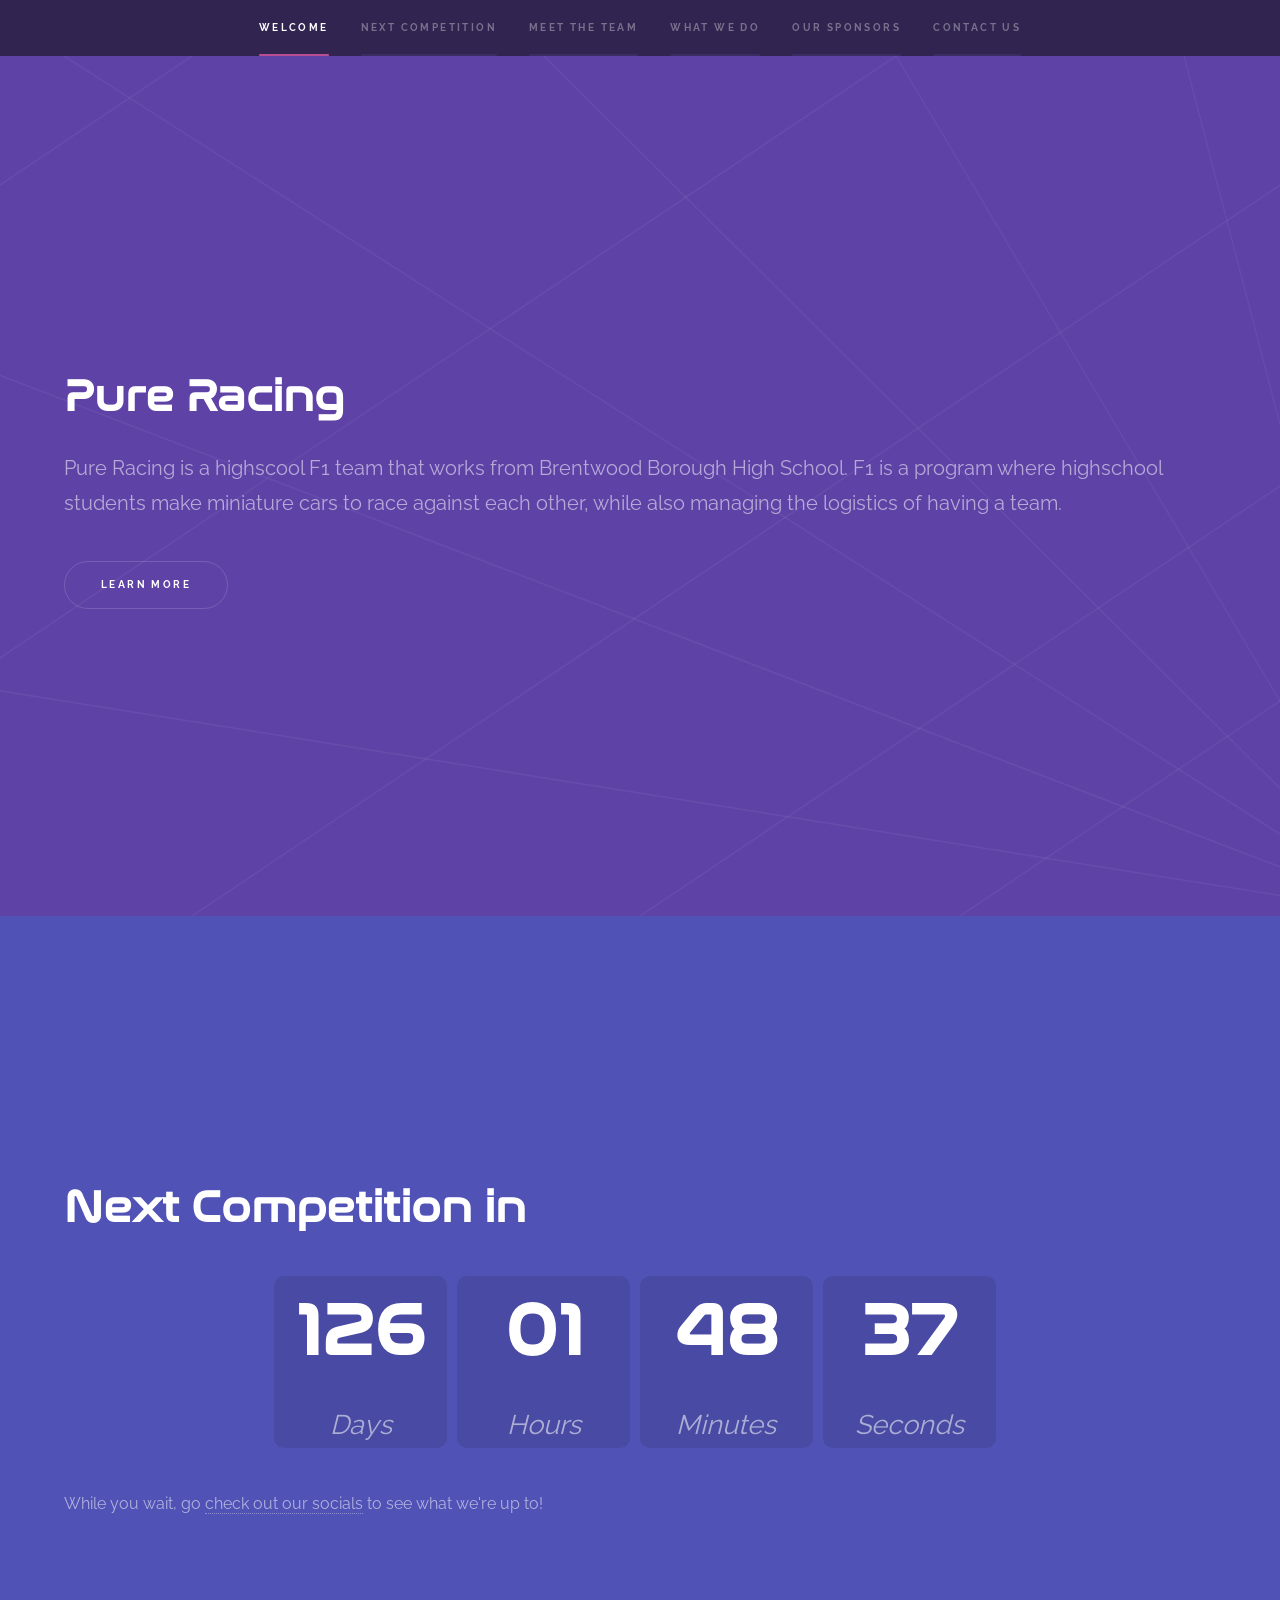
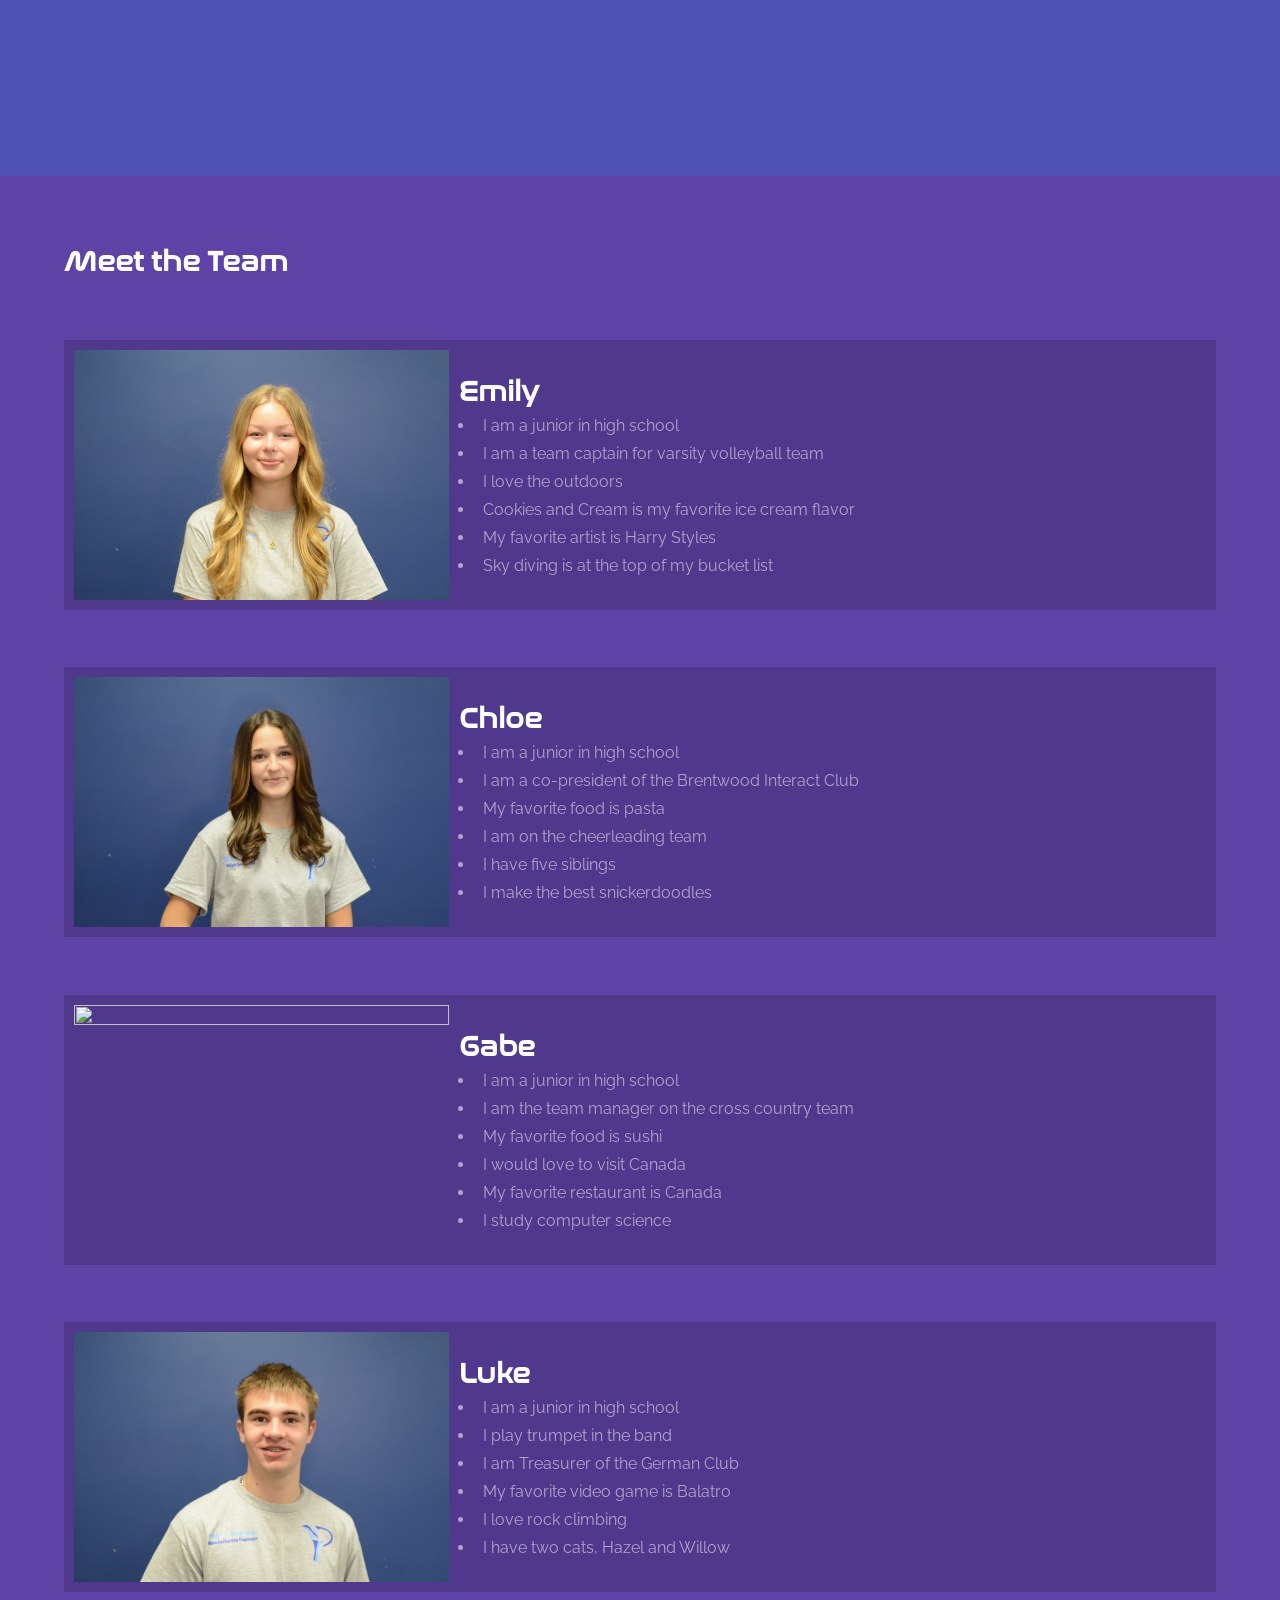
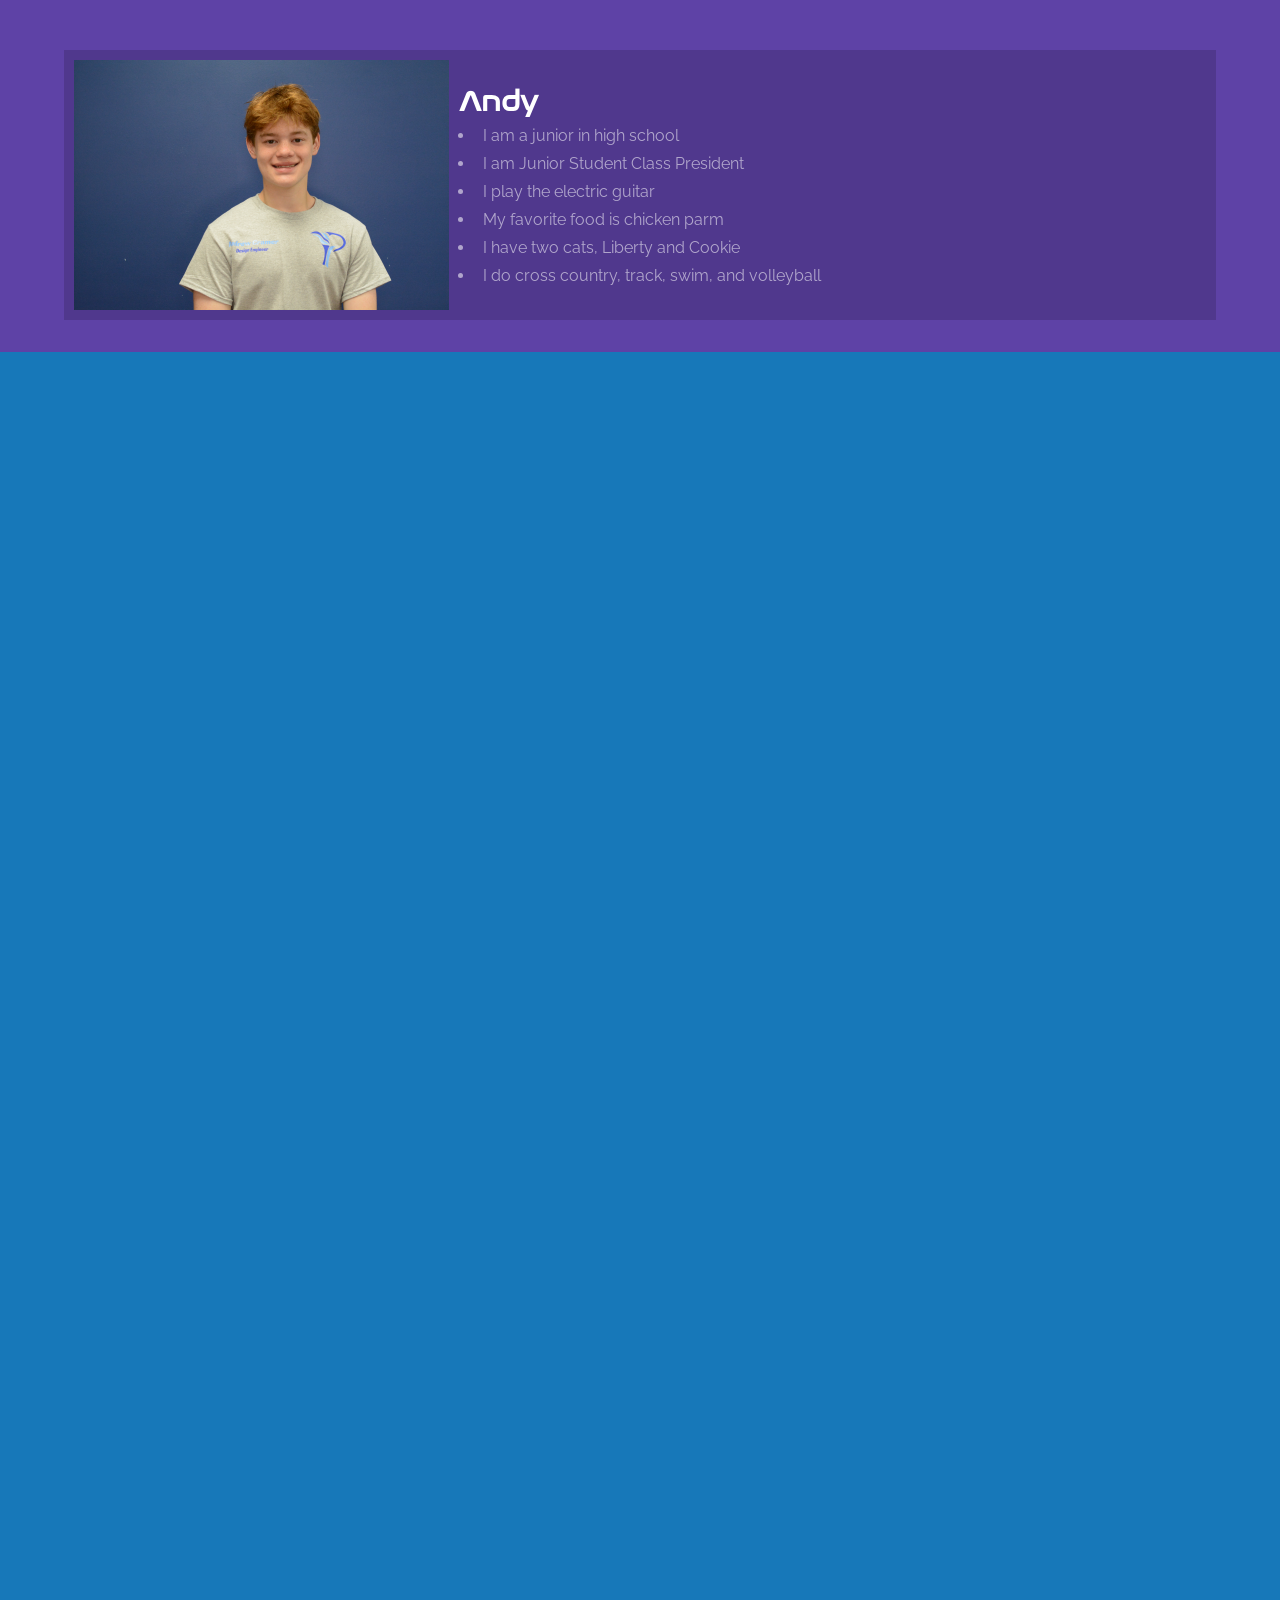
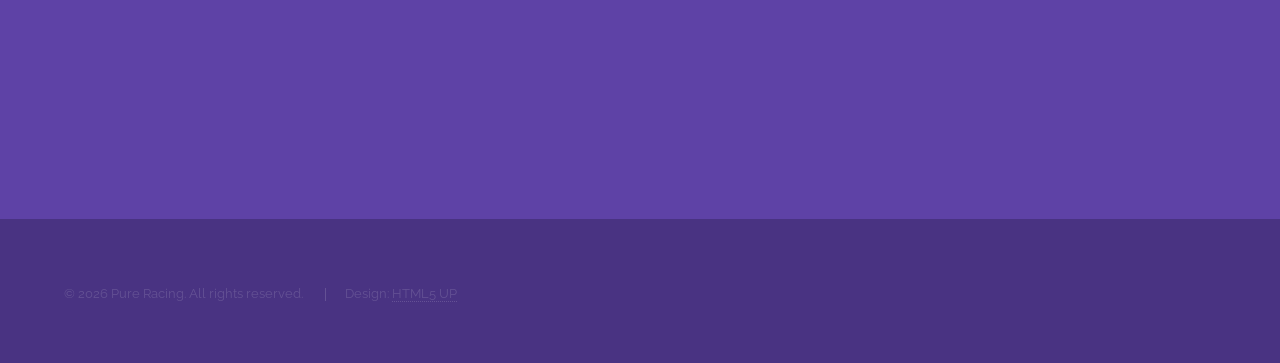
==== index.html @ 56524465 "Added remaining member descriptions, added member names, and touched up CSS" ====
<!DOCTYPE HTML>
<!--
	Hyperspace by HTML5 UP
	html5up.net | @ajlkn
	Free for personal and commercial use under the CCA 3.0 license (html5up.net/license)
-->
<html>
	<head>
		<title>Pure Racing</title>
		<link rel="icon" href="images/favicon.ico" type="image/x-icon">
		<meta charset="utf-8" />
		<meta name="viewport" content="width=device-width, initial-scale=1, user-scalable=no" />
		<link rel="stylesheet" href="assets/css/main.css" />
		<noscript><link rel="stylesheet" href="assets/css/noscript.css" /></noscript>
	</head>
	<!-- Google tag (gtag.js) -->
	<script async src="https://www.googletagmanager.com/gtag/js?id=G-H0Z41K0H0Y"></script>
	<script>
	window.dataLayer = window.dataLayer || [];
	function gtag(){dataLayer.push(arguments);}
	gtag('js', new Date());

	gtag('config', 'G-H0Z41K0H0Y');
	</script>

	<body class="is-preload">

		<!-- Sidebar -->
			<section id="sidebar">
				<div class="inner">
					<nav>
						<ul>
							<li><a href="#intro">Welcome</a></li>
							<li><a href="#timerSection">Next Competition</a></li>
							<li><a href="#meetTheTeam">Meet The Team</a></li>
							<li><a href="#whatWeDo">What we do</a></li>
							<li><a href="#sponsors">Our sponsors</a></li>
							<li><a href="#contactUs">Contact Us</a></li>
							<!-- <li><a href="#three">Get in touch</a></li> -->
						</ul>
					</nav>
				</div>
			</section>

		<!-- Wrapper -->
			<div id="wrapper">

				<!-- intro -->
					<section id="intro" class="wrapper style1 fullscreen fade-up">
						<div class="inner">
							<h1>Pure Racing</h1>
							<p>Pure Racing is a highscool F1 team that works from Brentwood Borough High School. F1 is a program where highschool students make miniature cars to race against each other, while also managing the logistics of having a team.</p>
							<ul class="actions">
								<li><a href="https://www.stemracing.com/" target="_blank" class="button scrolly">Learn more</a></li>
							</ul>
						</div>
					</section>
					
					<section id="timerSection" class="wrapper style2 fullscreen fade-up">
						<div class="inner">
							<h1 id="timerTitle">Next Competition in</h1>
							<div id="timer">
								<div>
									<h1>380</h1>
									<p>Days</p>
								</div>
								
								<div>
									<h1>380</h1>
									<p>Hours</p>
								</div>
								
								<div>
									<h1>380</h1>
									<p>Minutes</p>
								</div>
								
								<div>
									<h1>380</h1>
									<p>Seconds</p>
								</div>
							</div>
							<br>
							<p id="timerDescription">While you wait, go <a href="#contactUs" class="inlineLink">check out our socials</a> to see what we're up to!</p>
						</div>
					</section>
					
				<!-- meetTheTeem -->
					<section id="meetTheTeam" class="wrapper style1 fade-up">
						<div class="inner">
							<h2>Meet the Team</h2>
							
							<div class="memberPortfolioContainer">
								<!-- Emily -->
								<div>
									<img src="images/teamMembers/emily.JPG">
									<h2>Emily</h2>
									
									<ul>
										<li>I am a junior in high school</li>
										<li>I am a team captain for varsity volleyball team</li>
										<li>I love the outdoors</li>
										<li>Cookies and Cream is my favorite ice cream flavor</li>
										<li>My favorite artist is Harry Styles</li>
										<li>Sky diving is at the top of my bucket list</li>
									</ul>
								</div>
								
								<!-- Chloe -->
								<div>
									<img src="images/teamMembers/chloe.JPG">
									<h2>Chloe</h2>
									
									<ul>
										<li>I am a junior in high school</li>
										<li>I am a co-president of the Brentwood Interact Club</li>
										<li>My favorite food is pasta</li>
										<li>I am on the cheerleading team</li>
										<li>I have five siblings</li>
										<li>I make the best snickerdoodles</li>
									</ul>
								</div>
								
								<!-- Gabe -->
								<div>
									<img src="images/teamMembers/Gabe.JPG">
									<h2>Gabe</h2>
									
									<ul>
										<li>I am a junior in high school</li>
										<li>I am the team manager on the cross country team</li>
										<li>My favorite food is sushi</li>
										<li>I would love to visit Canada</li>
										<li>My favorite restaurant is Canada</li>
										<li>I study computer science</li>
									</ul>
								</div>
								
								<!-- Luke -->
								<div>
									<img src="images/teamMembers/luke.JPG">
									<h2>Luke</h2>
									
									<ul>
										<li>I am a junior in high school</li>
										<li>I play trumpet in the band</li>
										<li>I am Treasurer of the German Club</li>
										<li>My favorite video game is Balatro</li>
										<li>I love rock climbing</li>
										<li>I have two cats, Hazel and Willow</li>
									</ul>									
								</div>
								
								<!-- Andy -->
								<div>
									<img src="images/teamMembers/andy.JPG">
									<h2>Andy</h2>
									
									<ul>
										<li>I am a junior in high school</li>
										<li>I am Junior Student Class President</li>
										<li>I play the electric guitar</li>
										<li>My favorite food is chicken parm</li>
										<li>I have two cats, Liberty and Cookie</li>
										<li>I do cross country, track, swim, and volleyball</li>
									</ul>
								</div>
							</div>
						</div>
					</section>

				<!-- whatWeDo -->
					<section id="whatWeDo" class="wrapper style3 fade-up">
						<div class="inner">
							<h2>What we do</h2>
							<p>We are a team of highschool students at Brentwood High School in Pittsburgh, PA. We belong to the F1 team called Pure Racing. This website serves as a homepage for all information about us.</p>
							<div class="features">
								<section>
									<span class="icon solid major fa-pencil-alt"></span>
									<h3>Designing the Car</h3>
									<p>Before we can do any racing, we need a car. We design a car on paper then move it to the computer for testing.</p>
								</section>
								<section>
									<span class="icon solid major fa-code"></span>
									<h3>Simulating the Car</h3>
									<p>Once the car is on the computer, we put it in a simulated wind tunnel to see how aerodynamic it is. Then we go back, fix any issues, and try again.</p>
								</section>
								<section>
									<span class="icon solid major fa-cog"></span>
									<h3>Manufacturing the Car</h3>
									<p>Once the car is fully designed on the computer, we need to physically produce the car. We put it into a machine that cuts it out of a block of wood.</p>
								</section>
								<section>
									<span class="icon solid major fa-paint-brush"></span>
									<h3>Painting the Car</h3>
									<p>Once the car is cut out, we paint it. This both makes it look nice and ensures that we are as heavy as possible, which makes the car go faster.</p>
								</section>
							</div>
							
							<h2>Beyond the Car</h2>
							<p>Not only do we have to make a car, but part of the competition is managing a team. We need to make our own logo, find our own sponsors, and ensure each team member is doing their job correctly.</p>
						
							<div class="features">
								<section>
									<span class="icon solid major fa-paint-brush"></span>
									<h3>Making the Logo</h3>
									<p>To establish our brand and get sponsors, we need to make a logo that corresponds to our team. We also use team colors.</p>
								</section>
								<section>
									<span class="icon solid major fa-money-bill"></span>
									<h3>Finding Sponsors</h3>
									<p>We also need to pay for anything the team wants and needs, like uniforms. We find <a href="#sponsors">local sponsors</a> to help us pay for these.</p>
								</section>
								<section>
									<span class="icon solid major fa-gavel"></span>
									<h3>Manage the Team</h3>
									<p>We have a very limited amount of time to get everything done. Therefore, we need a real team dynamic with a project manager who ensures everything is on time.</p>
								</section>
								<section>
									<span class="icon solid major fa-cog"></span>
									<h3>Other Projects</h3>
									<p>In addition to the car, we also need to make other things. This website, the <a href="https://f1chronicle.com/what-are-the-pit-boards-in-formula-1/" target="_blank">Pit Display</a>, and portfolios all need to be completed alongside the car.</p>
								</section>
							</div>
						</div>
					</section>
					
				<!-- sponsors -->
					<section id="sponsors" class="wrapper style2 fullscreen fade-up">
						<div class="inner">
							<h1>Sponsors</h1>
							
							<flexbox class = "grid">
								<a href="https://www.psba.org/" target="_blank"><img src="images/sponsors/psba.png"></img></a>
								<a href="https://www.brentwoodpa.gov/" target="_blank"><img src="images/sponsors/brentwoodBoroughCouncil.png"> </img></a>
								<a href="https://hhsdr.com/" target="_blank"><img src="images/sponsors/hhsdr.png"> </img></a>
								<a href="https://www.brentwoodhighschoolhalloffame.com/" target="_blank"><img src="images/sponsors/spartan.png"> </img></a>
								<a href="http://www.trinitycontracting.com/" target="_blank"><img src="images/sponsors/trinity.png"> </img></a>
							</flexbox>
							
							<ul class="actions">
								<li><a href="sponsors.html" class="button scrolly">Learn more</a></li>
							</ul>
						</div>
					</section>

				<!-- contactUs -->
					<section id="contactUs" class="wrapper style1 fullscreen fade-up">
						<div class="inner">
							<h1>Contact Us</h1>
							<ul class="contact">
								<li>
									<h3>Address</h3>
									<span>3601 Brownsville Road<br />
									Pittsburgh, PA 15227<br />
									USA</span>
								</li>
								<li>
									<h3>Email</h3>
									<a href="mailto:pure.racing27@gmail.com">pure.racing27@gmail.com</a>
								</li>
								<li>
									<h3>Social</h3>
									<ul class="icons">
										<li><a href="https://m.facebook.com/profile.php?id=61594299628194" target="_blank" class="icon brands fa-facebook-f"><span class="label">Facebook</span></a></li>
										<li><a href="https://www.instagram.com/pure.racing27/" target="_blank" class="icon brands fa-instagram"><span class="label">Instagram</span></a></li>
										<li><a href="https://www.tiktok.com/@pure.racing27" target="_blank" class="icon brands fa-tiktok"><span class="label">LinkedIn</span></a></li>
									</ul>
								</li>
							</ul>
						</div>
					</section>

				<!-- Three -->
				<!--
					<section id="three" class="wrapper style1 fade-up">
						<div class="inner">
							<h2>Get in touch</h2>
							<p>Have any questions or want to reach out? Fill out this form or send us an email and we'll get back to you.</p>
							<div class="split style1">
								<section>
									<form method="post" action="#">
										<div class="fields">
											<div class="field half">
												<label for="name">Name</label>
												<input type="text" name="name" id="name" />
											</div>
											<div class="field half">
												<label for="email">Email</label>
												<input type="text" name="email" id="email" />
											</div>
											<div class="field">
												<label for="message">Message</label>
												<textarea name="message" id="message" rows="5"></textarea>
											</div>
										</div>
										<ul class="actions">
											<li><a class="button submit" id="feedbackSubmit">Send Message</a></li>
										</ul>
									</form>
								</section>
								<section>
									<ul class="contact">
										<li>
											<h3>Address</h3>
											<span>3601 Brentwood Road<br />
											Pittsburgh, PA 15227<br />
											USA</span>
										</li>
										<li>
											<h3>Email</h3>
											<a href="#">Email</a>
										</li>
										<li>
											<h3>Phone</h3>
											<span>(412) 522-1697</span>
										</li>
										<li>
											<h3>Social</h3>
											<ul class="icons">
												<li><a href="#" class="icon brands fa-twitter"><span class="label">Twitter</span></a></li>
												<li><a href="#" class="icon brands fa-facebook-f"><span class="label">Facebook</span></a></li>
												<li><a href="#" class="icon brands fa-github"><span class="label">GitHub</span></a></li>
												<li><a href="#" class="icon brands fa-instagram"><span class="label">Instagram</span></a></li>
												<li><a href="#" class="icon brands fa-linkedin-in"><span class="label">LinkedIn</span></a></li>
											</ul>
										</li>
									</ul>
								</section>
							</div>
						</div>
					</section>

			</div>
			-->

		<!-- Footer -->
			<footer id="footer" class="wrapper style1-alt">
				<div class="inner">
					<ul class="menu">
						<li>&copy; 2026 Pure Racing. All rights reserved.</li>
						<li>Design: <a href="http://html5up.net">HTML5 UP</a></li>
					</ul>
				</div>
			</footer>

		<!-- Scripts -->
			<script src="assets/js/jquery.min.js"></script>
			<script src="assets/js/jquery.scrollex.min.js"></script>
			<script src="assets/js/jquery.scrolly.min.js"></script>
			<script src="assets/js/browser.min.js"></script>
			<script src="assets/js/breakpoints.min.js"></script>
			<script src="assets/js/util.js"></script>
			<script src="assets/js/main.js"></script>
			<script src="assets/js/submitFeedback.js"></script>
			<script src="assets/js/timer.js"></script>
	</body>
</html>
---- assets/css/main.css ----
@import url(fontawesome-all.min.css);

/*
	Hyperspace by HTML5 UP
	html5up.net | @ajlkn
	Free for personal and commercial use under the CCA 3.0 license (html5up.net/license)
*/

@font-face {
	font-family: raleway;
	src: url(Raleway/Raleway-VariableFont_wght.ttf);
}

@font-face {
	font-family: nasalization;
	src: url(Nasalization-Regular.otf);
}

html, body, div, span, applet, object,
iframe, h1, h2, h3, h4, h5, h6, p, blockquote,
pre, a, abbr, acronym, address, big, cite,
code, del, dfn, em, img, ins, kbd, q, s, samp,
small, strike, strong, sub, sup, tt, var, b,
u, i, center, dl, dt, dd, ol, ul, li, fieldset,
form, label, legend, table, caption, tbody,
tfoot, thead, tr, th, td, article, aside,
canvas, details, embed, figure, figcaption,
footer, header, hgroup, menu, nav, output, ruby,
section, summary, time, mark, audio, video {
	font-family: raleway;
	margin: 0;
	padding: 0;
	border: 0;
	font-size: 100%;
	vertical-align: baseline;
}

h1, h2, h3, h4, h5, h6 {
	font-family: nasalization;
}

article, aside, details, figcaption, figure,
footer, header, hgroup, menu, nav, section {
	display: block;}

body {
	line-height: 1;
}

ol, ul {
	list-style: none;
}

blockquote, q {
	quotes: none;
}

	blockquote:before, blockquote:after, q:before, q:after {
		content: '';
		content: none;
	}

table {
	border-collapse: collapse;
	border-spacing: 0;
}

body {
	-webkit-text-size-adjust: none;
}

mark {
	background-color: transparent;
	color: inherit;
}

input::-moz-focus-inner {
	border: 0;
	padding: 0;
}

input, select, textarea {
	-moz-appearance: none;
	-webkit-appearance: none;
	-ms-appearance: none;
	appearance: none;
	resize: none;
}

/* Basic */

	@-ms-viewport {
		width: device-width;
	}

	body {
		-ms-overflow-style: scrollbar;
	}

	@media screen and (max-width: 480px) {

		html, body {
			min-width: 320px;
		}

	}

	html {
		box-sizing: border-box;
	}

	*, *:before, *:after {
		box-sizing: inherit;
	}

	body {
		background: #312450;
	}

		body.is-preload *, body.is-preload *:before, body.is-preload *:after {
			-moz-animation: none !important;
			-webkit-animation: none !important;
			-ms-animation: none !important;
			animation: none !important;
			-moz-transition: none !important;
			-webkit-transition: none !important;
			-ms-transition: none !important;
			transition: none !important;
		}

/* Type */

	body, input, select, textarea {
		color: rgba(255, 255, 255, 0.55);
		font-family: Arial, Helvetica, sans-serif;
		font-size: 16.5pt;
		font-weight: normal;
		line-height: 1.75;
	}

		@media screen and (max-width: 1680px) {

			body, input, select, textarea {
				font-size: 13pt;
			}

		}

		@media screen and (max-width: 1280px) {

			body, input, select, textarea {
				font-size: 12pt;
			}

		}

		@media screen and (max-width: 360px) {

			body, input, select, textarea {
				font-size: 11pt;
			}

		}

	a {
		-moz-transition: color 0.2s ease, border-bottom-color 0.2s ease;
		-webkit-transition: color 0.2s ease, border-bottom-color 0.2s ease;
		-ms-transition: color 0.2s ease, border-bottom-color 0.2s ease;
		transition: color 0.2s ease, border-bottom-color 0.2s ease;
		border-bottom: dotted 1px rgba(255, 255, 255, 0.35);
		color: inherit;
		text-decoration: none;
	}

		a:hover {
			border-bottom-color: transparent;
			color: #ffffff;
		}

	strong, b {
		color: #ffffff;
		font-weight: bold;
	}

	em, i {
		font-style: italic;
	}

	p {
		margin: 0 0 2em 0;
	}

	h1, h2, h3, h4, h5, h6 {
		color: #ffffff;
		font-weight: bold;
		line-height: 1.5;
		margin: 0 0 0.5em 0;
	}

		h1 a, h2 a, h3 a, h4 a, h5 a, h6 a {
			color: inherit;
			text-decoration: none;
		}

	h1 {
		font-size: 2.75em;
	}

		h1.major {
			margin: 0 0 1.3em 0;
			position: relative;
			padding-bottom: 0.35em;
		}

			h1.major:after {
				background-image: -moz-linear-gradient(to right, #5e42a6, #b74e91);
				background-image: -webkit-linear-gradient(to right, #5e42a6, #b74e91);
				background-image: -ms-linear-gradient(to right, #5e42a6, #b74e91);
				background-image: linear-gradient(to right, #5e42a6, #b74e91);
				-moz-transition: max-width 0.2s ease;
				-webkit-transition: max-width 0.2s ease;
				-ms-transition: max-width 0.2s ease;
				transition: max-width 0.2s ease;
				border-radius: 0.2em;
				bottom: 0;
				content: '';
				height: 0.05em;
				position: absolute;
				right: 0;
				width: 100%;
			}

	h2 {
		font-size: 1.75em;
	}

	h3 {
		font-size: 1.1em;
	}

	h4 {
		font-size: 1em;
	}

	h5 {
		font-size: 0.8em;
	}

	h6 {
		font-size: 0.6em;
	}

	@media screen and (max-width: 736px) {

		h1 {
			font-size: 2em;
		}

		h2 {
			font-size: 1.25em;
		}

		h3 {
			font-size: 1em;
		}

		h4 {
			font-size: 0.8em;
		}

		h5 {
			font-size: 0.6em;
		}

		h6 {
			font-size: 0.6em;
		}

	}

	sub {
		font-size: 0.8em;
		position: relative;
		top: 0.5em;
	}

	sup {
		font-size: 0.8em;
		position: relative;
		top: -0.5em;
	}

	blockquote {
		border-left: solid 4px rgba(255, 255, 255, 0.15);
		font-style: italic;
		margin: 0 0 2em 0;
		padding: 0.5em 0 0.5em 2em;
	}

	code {
		background: rgba(255, 255, 255, 0.05);
		border-radius: 0.25em;
		border: solid 1px rgba(255, 255, 255, 0.15);
		font-family: "Courier New", monospace;
		font-size: 0.9em;
		margin: 0 0.25em;
		padding: 0.25em 0.65em;
	}

	pre {
		-webkit-overflow-scrolling: touch;
		font-family: "Courier New", monospace;
		font-size: 0.9em;
		margin: 0 0 2em 0;
	}

		pre code {
			display: block;
			line-height: 1.75em;
			padding: 1em 1.5em;
			overflow-x: auto;
		}

	hr {
		border: 0;
		border-bottom: solid 1px rgba(255, 255, 255, 0.15);
		margin: 2em 0;
	}

		hr.major {
			margin: 3em 0;
		}

	.align-left {
		text-align: left;
	}

	.align-center {
		text-align: center;
	}

	.align-right {
		text-align: right;
	}

/* Row */

	.row {
		display: flex;
		flex-wrap: wrap;
		box-sizing: border-box;
		align-items: stretch;
	}

		.row > * {
			box-sizing: border-box;
		}

		.row.gtr-uniform > * > :last-child {
			margin-bottom: 0;
		}

		.row.aln-left {
			justify-content: flex-start;
		}

		.row.aln-center {
			justify-content: center;
		}

		.row.aln-right {
			justify-content: flex-end;
		}

		.row.aln-top {
			align-items: flex-start;
		}

		.row.aln-middle {
			align-items: center;
		}

		.row.aln-bottom {
			align-items: flex-end;
		}

		.row > .imp {
			order: -1;
		}

		.row > .col-1 {
			width: 8.33333%;
		}

		.row > .off-1 {
			margin-left: 8.33333%;
		}

		.row > .col-2 {
			width: 16.66667%;
		}

		.row > .off-2 {
			margin-left: 16.66667%;
		}

		.row > .col-3 {
			width: 25%;
		}

		.row > .off-3 {
			margin-left: 25%;
		}

		.row > .col-4 {
			width: 33.33333%;
		}

		.row > .off-4 {
			margin-left: 33.33333%;
		}

		.row > .col-5 {
			width: 41.66667%;
		}

		.row > .off-5 {
			margin-left: 41.66667%;
		}

		.row > .col-6 {
			width: 50%;
		}

		.row > .off-6 {
			margin-left: 50%;
		}

		.row > .col-7 {
			width: 58.33333%;
		}

		.row > .off-7 {
			margin-left: 58.33333%;
		}

		.row > .col-8 {
			width: 66.66667%;
		}

		.row > .off-8 {
			margin-left: 66.66667%;
		}

		.row > .col-9 {
			width: 75%;
		}

		.row > .off-9 {
			margin-left: 75%;
		}

		.row > .col-10 {
			width: 83.33333%;
		}

		.row > .off-10 {
			margin-left: 83.33333%;
		}

		.row > .col-11 {
			width: 91.66667%;
		}

		.row > .off-11 {
			margin-left: 91.66667%;
		}

		.row > .col-12 {
			width: 100%;
		}

		.row > .off-12 {
			margin-left: 100%;
		}

		.row.gtr-0 {
			margin-top: 0;
			margin-left: 0em;
		}

			.row.gtr-0 > * {
				padding: 0 0 0 0em;
			}

			.row.gtr-0.gtr-uniform {
				margin-top: 0em;
			}

				.row.gtr-0.gtr-uniform > * {
					padding-top: 0em;
				}

		.row.gtr-25 {
			margin-top: 0;
			margin-left: -0.375em;
		}

			.row.gtr-25 > * {
				padding: 0 0 0 0.375em;
			}

			.row.gtr-25.gtr-uniform {
				margin-top: -0.375em;
			}

				.row.gtr-25.gtr-uniform > * {
					padding-top: 0.375em;
				}

		.row.gtr-50 {
			margin-top: 0;
			margin-left: -0.75em;
		}

			.row.gtr-50 > * {
				padding: 0 0 0 0.75em;
			}

			.row.gtr-50.gtr-uniform {
				margin-top: -0.75em;
			}

				.row.gtr-50.gtr-uniform > * {
					padding-top: 0.75em;
				}

		.row {
			margin-top: 0;
			margin-left: -1.5em;
		}

			.row > * {
				padding: 0 0 0 1.5em;
			}

			.row.gtr-uniform {
				margin-top: -1.5em;
			}

				.row.gtr-uniform > * {
					padding-top: 1.5em;
				}

		.row.gtr-150 {
			margin-top: 0;
			margin-left: -2.25em;
		}

			.row.gtr-150 > * {
				padding: 0 0 0 2.25em;
			}

			.row.gtr-150.gtr-uniform {
				margin-top: -2.25em;
			}

				.row.gtr-150.gtr-uniform > * {
					padding-top: 2.25em;
				}

		.row.gtr-200 {
			margin-top: 0;
			margin-left: -3em;
		}

			.row.gtr-200 > * {
				padding: 0 0 0 3em;
			}

			.row.gtr-200.gtr-uniform {
				margin-top: -3em;
			}

				.row.gtr-200.gtr-uniform > * {
					padding-top: 3em;
				}

		@media screen and (max-width: 1680px) {

			.row {
				display: flex;
				flex-wrap: wrap;
				box-sizing: border-box;
				align-items: stretch;
			}

				.row > * {
					box-sizing: border-box;
				}

				.row.gtr-uniform > * > :last-child {
					margin-bottom: 0;
				}

				.row.aln-left {
					justify-content: flex-start;
				}

				.row.aln-center {
					justify-content: center;
				}

				.row.aln-right {
					justify-content: flex-end;
				}

				.row.aln-top {
					align-items: flex-start;
				}

				.row.aln-middle {
					align-items: center;
				}

				.row.aln-bottom {
					align-items: flex-end;
				}

				.row > .imp-xlarge {
					order: -1;
				}

				.row > .col-1-xlarge {
					width: 8.33333%;
				}

				.row > .off-1-xlarge {
					margin-left: 8.33333%;
				}

				.row > .col-2-xlarge {
					width: 16.66667%;
				}

				.row > .off-2-xlarge {
					margin-left: 16.66667%;
				}

				.row > .col-3-xlarge {
					width: 25%;
				}

				.row > .off-3-xlarge {
					margin-left: 25%;
				}

				.row > .col-4-xlarge {
					width: 33.33333%;
				}

				.row > .off-4-xlarge {
					margin-left: 33.33333%;
				}

				.row > .col-5-xlarge {
					width: 41.66667%;
				}

				.row > .off-5-xlarge {
					margin-left: 41.66667%;
				}

				.row > .col-6-xlarge {
					width: 50%;
				}

				.row > .off-6-xlarge {
					margin-left: 50%;
				}

				.row > .col-7-xlarge {
					width: 58.33333%;
				}

				.row > .off-7-xlarge {
					margin-left: 58.33333%;
				}

				.row > .col-8-xlarge {
					width: 66.66667%;
				}

				.row > .off-8-xlarge {
					margin-left: 66.66667%;
				}

				.row > .col-9-xlarge {
					width: 75%;
				}

				.row > .off-9-xlarge {
					margin-left: 75%;
				}

				.row > .col-10-xlarge {
					width: 83.33333%;
				}

				.row > .off-10-xlarge {
					margin-left: 83.33333%;
				}

				.row > .col-11-xlarge {
					width: 91.66667%;
				}

				.row > .off-11-xlarge {
					margin-left: 91.66667%;
				}

				.row > .col-12-xlarge {
					width: 100%;
				}

				.row > .off-12-xlarge {
					margin-left: 100%;
				}

				.row.gtr-0 {
					margin-top: 0;
					margin-left: 0em;
				}

					.row.gtr-0 > * {
						padding: 0 0 0 0em;
					}

					.row.gtr-0.gtr-uniform {
						margin-top: 0em;
					}

						.row.gtr-0.gtr-uniform > * {
							padding-top: 0em;
						}

				.row.gtr-25 {
					margin-top: 0;
					margin-left: -0.375em;
				}

					.row.gtr-25 > * {
						padding: 0 0 0 0.375em;
					}

					.row.gtr-25.gtr-uniform {
						margin-top: -0.375em;
					}

						.row.gtr-25.gtr-uniform > * {
							padding-top: 0.375em;
						}

				.row.gtr-50 {
					margin-top: 0;
					margin-left: -0.75em;
				}

					.row.gtr-50 > * {
						padding: 0 0 0 0.75em;
					}

					.row.gtr-50.gtr-uniform {
						margin-top: -0.75em;
					}

						.row.gtr-50.gtr-uniform > * {
							padding-top: 0.75em;
						}

				.row {
					margin-top: 0;
					margin-left: -1.5em;
				}

					.row > * {
						padding: 0 0 0 1.5em;
					}

					.row.gtr-uniform {
						margin-top: -1.5em;
					}

						.row.gtr-uniform > * {
							padding-top: 1.5em;
						}

				.row.gtr-150 {
					margin-top: 0;
					margin-left: -2.25em;
				}

					.row.gtr-150 > * {
						padding: 0 0 0 2.25em;
					}

					.row.gtr-150.gtr-uniform {
						margin-top: -2.25em;
					}

						.row.gtr-150.gtr-uniform > * {
							padding-top: 2.25em;
						}

				.row.gtr-200 {
					margin-top: 0;
					margin-left: -3em;
				}

					.row.gtr-200 > * {
						padding: 0 0 0 3em;
					}

					.row.gtr-200.gtr-uniform {
						margin-top: -3em;
					}

						.row.gtr-200.gtr-uniform > * {
							padding-top: 3em;
						}

		}

		@media screen and (max-width: 1280px) {

			.row {
				display: flex;
				flex-wrap: wrap;
				box-sizing: border-box;
				align-items: stretch;
			}

				.row > * {
					box-sizing: border-box;
				}

				.row.gtr-uniform > * > :last-child {
					margin-bottom: 0;
				}

				.row.aln-left {
					justify-content: flex-start;
				}

				.row.aln-center {
					justify-content: center;
				}

				.row.aln-right {
					justify-content: flex-end;
				}

				.row.aln-top {
					align-items: flex-start;
				}

				.row.aln-middle {
					align-items: center;
				}

				.row.aln-bottom {
					align-items: flex-end;
				}

				.row > .imp-large {
					order: -1;
				}

				.row > .col-1-large {
					width: 8.33333%;
				}

				.row > .off-1-large {
					margin-left: 8.33333%;
				}

				.row > .col-2-large {
					width: 16.66667%;
				}

				.row > .off-2-large {
					margin-left: 16.66667%;
				}

				.row > .col-3-large {
					width: 25%;
				}

				.row > .off-3-large {
					margin-left: 25%;
				}

				.row > .col-4-large {
					width: 33.33333%;
				}

				.row > .off-4-large {
					margin-left: 33.33333%;
				}

				.row > .col-5-large {
					width: 41.66667%;
				}

				.row > .off-5-large {
					margin-left: 41.66667%;
				}

				.row > .col-6-large {
					width: 50%;
				}

				.row > .off-6-large {
					margin-left: 50%;
				}

				.row > .col-7-large {
					width: 58.33333%;
				}

				.row > .off-7-large {
					margin-left: 58.33333%;
				}

				.row > .col-8-large {
					width: 66.66667%;
				}

				.row > .off-8-large {
					margin-left: 66.66667%;
				}

				.row > .col-9-large {
					width: 75%;
				}

				.row > .off-9-large {
					margin-left: 75%;
				}

				.row > .col-10-large {
					width: 83.33333%;
				}

				.row > .off-10-large {
					margin-left: 83.33333%;
				}

				.row > .col-11-large {
					width: 91.66667%;
				}

				.row > .off-11-large {
					margin-left: 91.66667%;
				}

				.row > .col-12-large {
					width: 100%;
				}

				.row > .off-12-large {
					margin-left: 100%;
				}

				.row.gtr-0 {
					margin-top: 0;
					margin-left: 0em;
				}

					.row.gtr-0 > * {
						padding: 0 0 0 0em;
					}

					.row.gtr-0.gtr-uniform {
						margin-top: 0em;
					}

						.row.gtr-0.gtr-uniform > * {
							padding-top: 0em;
						}

				.row.gtr-25 {
					margin-top: 0;
					margin-left: -0.375em;
				}

					.row.gtr-25 > * {
						padding: 0 0 0 0.375em;
					}

					.row.gtr-25.gtr-uniform {
						margin-top: -0.375em;
					}

						.row.gtr-25.gtr-uniform > * {
							padding-top: 0.375em;
						}

				.row.gtr-50 {
					margin-top: 0;
					margin-left: -0.75em;
				}

					.row.gtr-50 > * {
						padding: 0 0 0 0.75em;
					}

					.row.gtr-50.gtr-uniform {
						margin-top: -0.75em;
					}

						.row.gtr-50.gtr-uniform > * {
							padding-top: 0.75em;
						}

				.row {
					margin-top: 0;
					margin-left: -1.5em;
				}

					.row > * {
						padding: 0 0 0 1.5em;
					}

					.row.gtr-uniform {
						margin-top: -1.5em;
					}

						.row.gtr-uniform > * {
							padding-top: 1.5em;
						}

				.row.gtr-150 {
					margin-top: 0;
					margin-left: -2.25em;
				}

					.row.gtr-150 > * {
						padding: 0 0 0 2.25em;
					}

					.row.gtr-150.gtr-uniform {
						margin-top: -2.25em;
					}

						.row.gtr-150.gtr-uniform > * {
							padding-top: 2.25em;
						}

				.row.gtr-200 {
					margin-top: 0;
					margin-left: -3em;
				}

					.row.gtr-200 > * {
						padding: 0 0 0 3em;
					}

					.row.gtr-200.gtr-uniform {
						margin-top: -3em;
					}

						.row.gtr-200.gtr-uniform > * {
							padding-top: 3em;
						}

		}

		@media screen and (max-width: 980px) {

			.row {
				display: flex;
				flex-wrap: wrap;
				box-sizing: border-box;
				align-items: stretch;
			}

				.row > * {
					box-sizing: border-box;
				}

				.row.gtr-uniform > * > :last-child {
					margin-bottom: 0;
				}

				.row.aln-left {
					justify-content: flex-start;
				}

				.row.aln-center {
					justify-content: center;
				}

				.row.aln-right {
					justify-content: flex-end;
				}

				.row.aln-top {
					align-items: flex-start;
				}

				.row.aln-middle {
					align-items: center;
				}

				.row.aln-bottom {
					align-items: flex-end;
				}

				.row > .imp-medium {
					order: -1;
				}

				.row > .col-1-medium {
					width: 8.33333%;
				}

				.row > .off-1-medium {
					margin-left: 8.33333%;
				}

				.row > .col-2-medium {
					width: 16.66667%;
				}

				.row > .off-2-medium {
					margin-left: 16.66667%;
				}

				.row > .col-3-medium {
					width: 25%;
				}

				.row > .off-3-medium {
					margin-left: 25%;
				}

				.row > .col-4-medium {
					width: 33.33333%;
				}

				.row > .off-4-medium {
					margin-left: 33.33333%;
				}

				.row > .col-5-medium {
					width: 41.66667%;
				}

				.row > .off-5-medium {
					margin-left: 41.66667%;
				}

				.row > .col-6-medium {
					width: 50%;
				}

				.row > .off-6-medium {
					margin-left: 50%;
				}

				.row > .col-7-medium {
					width: 58.33333%;
				}

				.row > .off-7-medium {
					margin-left: 58.33333%;
				}

				.row > .col-8-medium {
					width: 66.66667%;
				}

				.row > .off-8-medium {
					margin-left: 66.66667%;
				}

				.row > .col-9-medium {
					width: 75%;
				}

				.row > .off-9-medium {
					margin-left: 75%;
				}

				.row > .col-10-medium {
					width: 83.33333%;
				}

				.row > .off-10-medium {
					margin-left: 83.33333%;
				}

				.row > .col-11-medium {
					width: 91.66667%;
				}

				.row > .off-11-medium {
					margin-left: 91.66667%;
				}

				.row > .col-12-medium {
					width: 100%;
				}

				.row > .off-12-medium {
					margin-left: 100%;
				}

				.row.gtr-0 {
					margin-top: 0;
					margin-left: 0em;
				}

					.row.gtr-0 > * {
						padding: 0 0 0 0em;
					}

					.row.gtr-0.gtr-uniform {
						margin-top: 0em;
					}

						.row.gtr-0.gtr-uniform > * {
							padding-top: 0em;
						}

				.row.gtr-25 {
					margin-top: 0;
					margin-left: -0.375em;
				}

					.row.gtr-25 > * {
						padding: 0 0 0 0.375em;
					}

					.row.gtr-25.gtr-uniform {
						margin-top: -0.375em;
					}

						.row.gtr-25.gtr-uniform > * {
							padding-top: 0.375em;
						}

				.row.gtr-50 {
					margin-top: 0;
					margin-left: -0.75em;
				}

					.row.gtr-50 > * {
						padding: 0 0 0 0.75em;
					}

					.row.gtr-50.gtr-uniform {
						margin-top: -0.75em;
					}

						.row.gtr-50.gtr-uniform > * {
							padding-top: 0.75em;
						}

				.row {
					margin-top: 0;
					margin-left: -1.5em;
				}

					.row > * {
						padding: 0 0 0 1.5em;
					}

					.row.gtr-uniform {
						margin-top: -1.5em;
					}

						.row.gtr-uniform > * {
							padding-top: 1.5em;
						}

				.row.gtr-150 {
					margin-top: 0;
					margin-left: -2.25em;
				}

					.row.gtr-150 > * {
						padding: 0 0 0 2.25em;
					}

					.row.gtr-150.gtr-uniform {
						margin-top: -2.25em;
					}

						.row.gtr-150.gtr-uniform > * {
							padding-top: 2.25em;
						}

				.row.gtr-200 {
					margin-top: 0;
					margin-left: -3em;
				}

					.row.gtr-200 > * {
						padding: 0 0 0 3em;
					}

					.row.gtr-200.gtr-uniform {
						margin-top: -3em;
					}

						.row.gtr-200.gtr-uniform > * {
							padding-top: 3em;
						}

		}

		@media screen and (max-width: 736px) {

			.row {
				display: flex;
				flex-wrap: wrap;
				box-sizing: border-box;
				align-items: stretch;
			}

				.row > * {
					box-sizing: border-box;
				}

				.row.gtr-uniform > * > :last-child {
					margin-bottom: 0;
				}

				.row.aln-left {
					justify-content: flex-start;
				}

				.row.aln-center {
					justify-content: center;
				}

				.row.aln-right {
					justify-content: flex-end;
				}

				.row.aln-top {
					align-items: flex-start;
				}

				.row.aln-middle {
					align-items: center;
				}

				.row.aln-bottom {
					align-items: flex-end;
				}

				.row > .imp-small {
					order: -1;
				}

				.row > .col-1-small {
					width: 8.33333%;
				}

				.row > .off-1-small {
					margin-left: 8.33333%;
				}

				.row > .col-2-small {
					width: 16.66667%;
				}

				.row > .off-2-small {
					margin-left: 16.66667%;
				}

				.row > .col-3-small {
					width: 25%;
				}

				.row > .off-3-small {
					margin-left: 25%;
				}

				.row > .col-4-small {
					width: 33.33333%;
				}

				.row > .off-4-small {
					margin-left: 33.33333%;
				}

				.row > .col-5-small {
					width: 41.66667%;
				}

				.row > .off-5-small {
					margin-left: 41.66667%;
				}

				.row > .col-6-small {
					width: 50%;
				}

				.row > .off-6-small {
					margin-left: 50%;
				}

				.row > .col-7-small {
					width: 58.33333%;
				}

				.row > .off-7-small {
					margin-left: 58.33333%;
				}

				.row > .col-8-small {
					width: 66.66667%;
				}

				.row > .off-8-small {
					margin-left: 66.66667%;
				}

				.row > .col-9-small {
					width: 75%;
				}

				.row > .off-9-small {
					margin-left: 75%;
				}

				.row > .col-10-small {
					width: 83.33333%;
				}

				.row > .off-10-small {
					margin-left: 83.33333%;
				}

				.row > .col-11-small {
					width: 91.66667%;
				}

				.row > .off-11-small {
					margin-left: 91.66667%;
				}

				.row > .col-12-small {
					width: 100%;
				}

				.row > .off-12-small {
					margin-left: 100%;
				}

				.row.gtr-0 {
					margin-top: 0;
					margin-left: 0em;
				}

					.row.gtr-0 > * {
						padding: 0 0 0 0em;
					}

					.row.gtr-0.gtr-uniform {
						margin-top: 0em;
					}

						.row.gtr-0.gtr-uniform > * {
							padding-top: 0em;
						}

				.row.gtr-25 {
					margin-top: 0;
					margin-left: -0.375em;
				}

					.row.gtr-25 > * {
						padding: 0 0 0 0.375em;
					}

					.row.gtr-25.gtr-uniform {
						margin-top: -0.375em;
					}

						.row.gtr-25.gtr-uniform > * {
							padding-top: 0.375em;
						}

				.row.gtr-50 {
					margin-top: 0;
					margin-left: -0.75em;
				}

					.row.gtr-50 > * {
						padding: 0 0 0 0.75em;
					}

					.row.gtr-50.gtr-uniform {
						margin-top: -0.75em;
					}

						.row.gtr-50.gtr-uniform > * {
							padding-top: 0.75em;
						}

				.row {
					margin-top: 0;
					margin-left: -1.5em;
				}

					.row > * {
						padding: 0 0 0 1.5em;
					}

					.row.gtr-uniform {
						margin-top: -1.5em;
					}

						.row.gtr-uniform > * {
							padding-top: 1.5em;
						}

				.row.gtr-150 {
					margin-top: 0;
					margin-left: -2.25em;
				}

					.row.gtr-150 > * {
						padding: 0 0 0 2.25em;
					}

					.row.gtr-150.gtr-uniform {
						margin-top: -2.25em;
					}

						.row.gtr-150.gtr-uniform > * {
							padding-top: 2.25em;
						}

				.row.gtr-200 {
					margin-top: 0;
					margin-left: -3em;
				}

					.row.gtr-200 > * {
						padding: 0 0 0 3em;
					}

					.row.gtr-200.gtr-uniform {
						margin-top: -3em;
					}

						.row.gtr-200.gtr-uniform > * {
							padding-top: 3em;
						}

		}

		@media screen and (max-width: 480px) {

			.row {
				display: flex;
				flex-wrap: wrap;
				box-sizing: border-box;
				align-items: stretch;
			}

				.row > * {
					box-sizing: border-box;
				}

				.row.gtr-uniform > * > :last-child {
					margin-bottom: 0;
				}

				.row.aln-left {
					justify-content: flex-start;
				}

				.row.aln-center {
					justify-content: center;
				}

				.row.aln-right {
					justify-content: flex-end;
				}

				.row.aln-top {
					align-items: flex-start;
				}

				.row.aln-middle {
					align-items: center;
				}

				.row.aln-bottom {
					align-items: flex-end;
				}

				.row > .imp-xsmall {
					order: -1;
				}

				.row > .col-1-xsmall {
					width: 8.33333%;
				}

				.row > .off-1-xsmall {
					margin-left: 8.33333%;
				}

				.row > .col-2-xsmall {
					width: 16.66667%;
				}

				.row > .off-2-xsmall {
					margin-left: 16.66667%;
				}

				.row > .col-3-xsmall {
					width: 25%;
				}

				.row > .off-3-xsmall {
					margin-left: 25%;
				}

				.row > .col-4-xsmall {
					width: 33.33333%;
				}

				.row > .off-4-xsmall {
					margin-left: 33.33333%;
				}

				.row > .col-5-xsmall {
					width: 41.66667%;
				}

				.row > .off-5-xsmall {
					margin-left: 41.66667%;
				}

				.row > .col-6-xsmall {
					width: 50%;
				}

				.row > .off-6-xsmall {
					margin-left: 50%;
				}

				.row > .col-7-xsmall {
					width: 58.33333%;
				}

				.row > .off-7-xsmall {
					margin-left: 58.33333%;
				}

				.row > .col-8-xsmall {
					width: 66.66667%;
				}

				.row > .off-8-xsmall {
					margin-left: 66.66667%;
				}

				.row > .col-9-xsmall {
					width: 75%;
				}

				.row > .off-9-xsmall {
					margin-left: 75%;
				}

				.row > .col-10-xsmall {
					width: 83.33333%;
				}

				.row > .off-10-xsmall {
					margin-left: 83.33333%;
				}

				.row > .col-11-xsmall {
					width: 91.66667%;
				}

				.row > .off-11-xsmall {
					margin-left: 91.66667%;
				}

				.row > .col-12-xsmall {
					width: 100%;
				}

				.row > .off-12-xsmall {
					margin-left: 100%;
				}

				.row.gtr-0 {
					margin-top: 0;
					margin-left: 0em;
				}

					.row.gtr-0 > * {
						padding: 0 0 0 0em;
					}

					.row.gtr-0.gtr-uniform {
						margin-top: 0em;
					}

						.row.gtr-0.gtr-uniform > * {
							padding-top: 0em;
						}

				.row.gtr-25 {
					margin-top: 0;
					margin-left: -0.375em;
				}

					.row.gtr-25 > * {
						padding: 0 0 0 0.375em;
					}

					.row.gtr-25.gtr-uniform {
						margin-top: -0.375em;
					}

						.row.gtr-25.gtr-uniform > * {
							padding-top: 0.375em;
						}

				.row.gtr-50 {
					margin-top: 0;
					margin-left: -0.75em;
				}

					.row.gtr-50 > * {
						padding: 0 0 0 0.75em;
					}

					.row.gtr-50.gtr-uniform {
						margin-top: -0.75em;
					}

						.row.gtr-50.gtr-uniform > * {
							padding-top: 0.75em;
						}

				.row {
					margin-top: 0;
					margin-left: -1.5em;
				}

					.row > * {
						padding: 0 0 0 1.5em;
					}

					.row.gtr-uniform {
						margin-top: -1.5em;
					}

						.row.gtr-uniform > * {
							padding-top: 1.5em;
						}

				.row.gtr-150 {
					margin-top: 0;
					margin-left: -2.25em;
				}

					.row.gtr-150 > * {
						padding: 0 0 0 2.25em;
					}

					.row.gtr-150.gtr-uniform {
						margin-top: -2.25em;
					}

						.row.gtr-150.gtr-uniform > * {
							padding-top: 2.25em;
						}

				.row.gtr-200 {
					margin-top: 0;
					margin-left: -3em;
				}

					.row.gtr-200 > * {
						padding: 0 0 0 3em;
					}

					.row.gtr-200.gtr-uniform {
						margin-top: -3em;
					}

						.row.gtr-200.gtr-uniform > * {
							padding-top: 3em;
						}

		}

/* Box */

	.box {
		border-radius: 0.25em;
		border: solid 1px rgba(255, 255, 255, 0.15);
		margin-bottom: 2em;
		padding: 1.5em;
	}

		.box > :last-child,
		.box > :last-child > :last-child,
		.box > :last-child > :last-child > :last-child {
			margin-bottom: 0;
		}

		.box.alt {
			border: 0;
			border-radius: 0;
			padding: 0;
		}

/* Button */

	input[type="submit"],
	input[type="reset"],
	input[type="button"],
	button,
	.button {
		-moz-appearance: none;
		-webkit-appearance: none;
		-ms-appearance: none;
		appearance: none;
		-moz-transition: border-color 0.2s ease;
		-webkit-transition: border-color 0.2s ease;
		-ms-transition: border-color 0.2s ease;
		transition: border-color 0.2s ease;
		background-color: transparent;
		border: solid 1px !important;
		border-color: rgba(255, 255, 255, 0.15) !important;
		border-radius: 3em;
		color: #ffffff !important;
		cursor: pointer;
		display: inline-block;
		font-size: 0.6em;
		font-weight: bold;
		height: calc(4.75em + 2px);
		letter-spacing: 0.25em;
		line-height: 4.75em;
		outline: 0;
		padding: 0 3.75em;
		position: relative;
		text-align: center;
		text-decoration: none;
		text-transform: uppercase;
		white-space: nowrap;
	}

		input[type="submit"]:after,
		input[type="reset"]:after,
		input[type="button"]:after,
		button:after,
		.button:after {
			-moz-transform: scale(0.25);
			-webkit-transform: scale(0.25);
			-ms-transform: scale(0.25);
			transform: scale(0.25);
			pointer-events: none;
			-moz-transition: opacity 0.2s ease, -moz-transform 0.2s ease;
			-webkit-transition: opacity 0.2s ease, -webkit-transform 0.2s ease;
			-ms-transition: opacity 0.2s ease, -ms-transform 0.2s ease;
			transition: opacity 0.2s ease, transform 0.2s ease;
			background: #ffffff;
			border-radius: 3em;
			content: '';
			height: 100%;
			left: 0;
			opacity: 0;
			position: absolute;
			top: 0;
			width: 100%;
		}

		input[type="submit"].icon:before,
		input[type="reset"].icon:before,
		input[type="button"].icon:before,
		button.icon:before,
		.button.icon:before {
			margin-right: 0.75em;
		}

		input[type="submit"].fit,
		input[type="reset"].fit,
		input[type="button"].fit,
		button.fit,
		.button.fit {
			width: 100%;
		}

		input[type="submit"].small,
		input[type="reset"].small,
		input[type="button"].small,
		button.small,
		.button.small {
			font-size: 0.4em;
		}

		input[type="submit"].large,
		input[type="reset"].large,
		input[type="button"].large,
		button.large,
		.button.large {
			font-size: 0.8em;
		}

		input[type="submit"].primary,
		input[type="reset"].primary,
		input[type="button"].primary,
		button.primary,
		.button.primary {
			background-color: #ffffff;
			color: #312450 !important;
		}

			input[type="submit"].primary:after,
			input[type="reset"].primary:after,
			input[type="button"].primary:after,
			button.primary:after,
			.button.primary:after {
				display: none;
			}

		input[type="submit"].disabled, input[type="submit"]:disabled,
		input[type="reset"].disabled,
		input[type="reset"]:disabled,
		input[type="button"].disabled,
		input[type="button"]:disabled,
		button.disabled,
		button:disabled,
		.button.disabled,
		.button:disabled {
			cursor: default;
			opacity: 0.5;
			pointer-events: none;
		}

		input[type="submit"]:hover,
		input[type="reset"]:hover,
		input[type="button"]:hover,
		button:hover,
		.button:hover {
			border-color: rgba(255, 255, 255, 0.55) !important;
		}

			input[type="submit"]:hover:after,
			input[type="reset"]:hover:after,
			input[type="button"]:hover:after,
			button:hover:after,
			.button:hover:after {
				opacity: 0.05;
				-moz-transform: scale(1);
				-webkit-transform: scale(1);
				-ms-transform: scale(1);
				transform: scale(1);
			}

			input[type="submit"]:hover:active,
			input[type="reset"]:hover:active,
			input[type="button"]:hover:active,
			button:hover:active,
			.button:hover:active {
				border-color: #ffffff !important;
			}

				input[type="submit"]:hover:active:after,
				input[type="reset"]:hover:active:after,
				input[type="button"]:hover:active:after,
				button:hover:active:after,
				.button:hover:active:after {
					opacity: 0.1;
				}

/* Features */

	.features {
		display: -moz-flex;
		display: -webkit-flex;
		display: -ms-flex;
		display: flex;
		-moz-flex-wrap: wrap;
		-webkit-flex-wrap: wrap;
		-ms-flex-wrap: wrap;
		flex-wrap: wrap;
		border-radius: 0.25em;
		border: solid 1px rgba(255, 255, 255, 0.15);
		background: rgba(255, 255, 255, 0.05);
		margin: 0 0 2em 0;
	}

		.features section {
			padding: 3.5em 3em 1em 7em ;
			width: 50%;
			border-top: solid 1px rgba(255, 255, 255, 0.15);
			position: relative;
		}

			.features section:nth-child(-n + 2) {
				border-top-width: 0;
			}

			.features section:nth-child(2n) {
				border-left: solid 1px rgba(255, 255, 255, 0.15);
			}

			.features section .icon {
				-moz-transition: opacity 0.5s ease, -moz-transform 0.5s ease;
				-webkit-transition: opacity 0.5s ease, -webkit-transform 0.5s ease;
				-ms-transition: opacity 0.5s ease, -ms-transform 0.5s ease;
				transition: opacity 0.5s ease, transform 0.5s ease;
				-moz-transition-delay: 1s;
				-webkit-transition-delay: 1s;
				-ms-transition-delay: 1s;
				transition-delay: 1s;
				-moz-transform: scale(1);
				-webkit-transform: scale(1);
				-ms-transform: scale(1);
				transform: scale(1);
				position: absolute;
				left: 3em;
				top: 3em;
				opacity: 1;
			}

			.features section:nth-child(1) .icon {
				-moz-transition-delay: 0.15s;
				-webkit-transition-delay: 0.15s;
				-ms-transition-delay: 0.15s;
				transition-delay: 0.15s;
			}

			.features section:nth-child(2) .icon {
				-moz-transition-delay: 0.3s;
				-webkit-transition-delay: 0.3s;
				-ms-transition-delay: 0.3s;
				transition-delay: 0.3s;
			}

			.features section:nth-child(3) .icon {
				-moz-transition-delay: 0.45s;
				-webkit-transition-delay: 0.45s;
				-ms-transition-delay: 0.45s;
				transition-delay: 0.45s;
			}

			.features section:nth-child(4) .icon {
				-moz-transition-delay: 0.6s;
				-webkit-transition-delay: 0.6s;
				-ms-transition-delay: 0.6s;
				transition-delay: 0.6s;
			}

			.features section:nth-child(5) .icon {
				-moz-transition-delay: 0.75s;
				-webkit-transition-delay: 0.75s;
				-ms-transition-delay: 0.75s;
				transition-delay: 0.75s;
			}

			.features section:nth-child(6) .icon {
				-moz-transition-delay: 0.9s;
				-webkit-transition-delay: 0.9s;
				-ms-transition-delay: 0.9s;
				transition-delay: 0.9s;
			}

			.features section:nth-child(7) .icon {
				-moz-transition-delay: 1.05s;
				-webkit-transition-delay: 1.05s;
				-ms-transition-delay: 1.05s;
				transition-delay: 1.05s;
			}

			.features section:nth-child(8) .icon {
				-moz-transition-delay: 1.2s;
				-webkit-transition-delay: 1.2s;
				-ms-transition-delay: 1.2s;
				transition-delay: 1.2s;
			}

			.features section:nth-child(9) .icon {
				-moz-transition-delay: 1.35s;
				-webkit-transition-delay: 1.35s;
				-ms-transition-delay: 1.35s;
				transition-delay: 1.35s;
			}

			.features section:nth-child(10) .icon {
				-moz-transition-delay: 1.5s;
				-webkit-transition-delay: 1.5s;
				-ms-transition-delay: 1.5s;
				transition-delay: 1.5s;
			}

			.features section:nth-child(11) .icon {
				-moz-transition-delay: 1.65s;
				-webkit-transition-delay: 1.65s;
				-ms-transition-delay: 1.65s;
				transition-delay: 1.65s;
			}

			.features section:nth-child(12) .icon {
				-moz-transition-delay: 1.8s;
				-webkit-transition-delay: 1.8s;
				-ms-transition-delay: 1.8s;
				transition-delay: 1.8s;
			}

			.features section:nth-child(13) .icon {
				-moz-transition-delay: 1.95s;
				-webkit-transition-delay: 1.95s;
				-ms-transition-delay: 1.95s;
				transition-delay: 1.95s;
			}

			.features section:nth-child(14) .icon {
				-moz-transition-delay: 2.1s;
				-webkit-transition-delay: 2.1s;
				-ms-transition-delay: 2.1s;
				transition-delay: 2.1s;
			}

			.features section:nth-child(15) .icon {
				-moz-transition-delay: 2.25s;
				-webkit-transition-delay: 2.25s;
				-ms-transition-delay: 2.25s;
				transition-delay: 2.25s;
			}

			.features section:nth-child(16) .icon {
				-moz-transition-delay: 2.4s;
				-webkit-transition-delay: 2.4s;
				-ms-transition-delay: 2.4s;
				transition-delay: 2.4s;
			}

			.features section:nth-child(17) .icon {
				-moz-transition-delay: 2.55s;
				-webkit-transition-delay: 2.55s;
				-ms-transition-delay: 2.55s;
				transition-delay: 2.55s;
			}

			.features section:nth-child(18) .icon {
				-moz-transition-delay: 2.7s;
				-webkit-transition-delay: 2.7s;
				-ms-transition-delay: 2.7s;
				transition-delay: 2.7s;
			}

			.features section:nth-child(19) .icon {
				-moz-transition-delay: 2.85s;
				-webkit-transition-delay: 2.85s;
				-ms-transition-delay: 2.85s;
				transition-delay: 2.85s;
			}

			.features section:nth-child(20) .icon {
				-moz-transition-delay: 3s;
				-webkit-transition-delay: 3s;
				-ms-transition-delay: 3s;
				transition-delay: 3s;
			}

		.features.inactive section .icon {
			-moz-transform: scale(0.5);
			-webkit-transform: scale(0.5);
			-ms-transform: scale(0.5);
			transform: scale(0.5);
			opacity: 0;
		}

		@media screen and (max-width: 980px) {

			.features {
				display: block;
			}

				.features section {
					border-top-width: 1px !important;
					border-left-width: 0 !important;
					width: 100%;
				}

					.features section:first-child {
						border-top-width: 0 !important;
					}

		}

		@media screen and (max-width: 736px) {

			.features section {
				padding: 2.5em 1.5em 0.1em 5.5em ;
			}

				.features section .icon {
					left: 1.5em;
					top: 2em;
				}

		}

		@media screen and (max-width: 480px) {

			.features section {
				padding: 2em 1.5em 0.1em 1.5em ;
			}

				.features section .icon {
					left: 0;
					position: relative;
					top: 0;
				}

		}
		
.grid {
	display: grid;
	justify-content: center;
	grid-template-columns: repeat(5, 17%);
	
	a {
		top-padding: 10%;
		left-padding: 10%;
		width: 90%;
		height: 90%;
		border: none;
	}
	
	img {
		aspect-ratio: 1;
		width: 100%;
	}
	
	@media screen and (max-width: 980px) {
		grid-template-columns: repeat(4, 25%);
	}

	@media screen and (max-width: 736px) {
		grid-template-columns: repeat(2, 40%);
	}
}

/* Inline Link */
.inlineLink {
	-moz-transition: color 0.2s ease;
	-webkit-transition: color 0.2s ease;
	-ms-transition: color 0.2s ease;
	transition: color 0.2s ease;
}

/* Timer */
#timer {
	display: flex;
	justify-content: center;
	align-items: center;
	height: 200px;

	div {
		width: 15%;
		aspect-ratio: 1;
		text-align: center;
		margin-right: 10px;
		position: relative;
		background-color: rgba(0,0,0,0.1);
		border-radius: 10px;

		@media screen and (max-width: 736px) {
			width: 30%;
		}
	}

	p {
		font-style: italic;
		position: absolute;
		bottom: 0px;
		width: 100%;
		margin-bottom: 0px;
		font-size: 3cqmin;
	}

	h1 {
		font-size: 8cqmin;
	}
}

/* Sponsors */
.sponsorContainer {
	div {
		margin-top: 5%;
	}
	
	img {
		float: left;
		margin-right: 2%;
		width: 13%;
		aspect-ratio: 1;
	}
	
	h2 {
		margin-bottom: 20px;
	}
}

/* Team Members */
.memberPortfolioContainer {
	div {
		margin-top: 5%;
		background-color: rgba(0,0,0,0.15);
	}
	
	img {
		margin-right: 2;
		aspect-ratio: 1.5;
	}

	@media screen and (max-width: 980px) {
		img {
			width: calc(100% - 10px);
			margin: 5px;
			float: left;
		}
		
		ul {
			list-style: none;
			margin-right: 5px;
		}
		
		li::before {
			content: "• ";
		}
		
		h2 {
			text-align: center;
			font-size: 36px;
		}
	}

	@media screen and (min-width: 980px) {
		div {
			display: grid;
			grid-template-columns: minmax(0, 375px) 1fr;
			grid-template-rows: 1fr auto auto 1fr; /* empty top/bottom rows keep the text vertically centered */
			column-gap: 20px;
		}

		img {
			grid-column: 1;
			grid-row: 1 / 5;          /* span all rows */
			width: 100%;
			height: auto;
			align-self: stretch;
			margin-top: 10px;
			margin-bottom: 10px;
			margin-left: 10px;
			object-fit: cover;
			object-position: top;
		}

		h2 {
			grid-column: 2;
			grid-row: 2;
			margin: 0px;
		}

		ul {
			grid-column: 2;
			grid-row: 3;
			margin: 0;
		}
	}
}

/* Form */

	form {
		margin: 0 0 2em 0;
	}

		form > :last-child {
			margin-bottom: 0;
		}

		form > .fields {
			display: -moz-flex;
			display: -webkit-flex;
			display: -ms-flex;
			display: flex;
			-moz-flex-wrap: wrap;
			-webkit-flex-wrap: wrap;
			-ms-flex-wrap: wrap;
			flex-wrap: wrap;
			width: calc(100% + 3em);
			margin: -1.5em 0 2em -1.5em;
		}

			form > .fields > .field {
				-moz-flex-grow: 0;
				-webkit-flex-grow: 0;
				-ms-flex-grow: 0;
				flex-grow: 0;
				-moz-flex-shrink: 0;
				-webkit-flex-shrink: 0;
				-ms-flex-shrink: 0;
				flex-shrink: 0;
				padding: 1.5em 0 0 1.5em;
				width: calc(100% - 1.5em);
			}

				form > .fields > .field.half {
					width: calc(50% - 0.75em);
				}

				form > .fields > .field.third {
					width: calc(100%/3 - 0.5em);
				}

				form > .fields > .field.quarter {
					width: calc(25% - 0.375em);
				}

		@media screen and (max-width: 480px) {

			form > .fields {
				width: calc(100% + 3em);
				margin: -1.5em 0 2em -1.5em;
			}

				form > .fields > .field {
					padding: 1.5em 0 0 1.5em;
					width: calc(100% - 1.5em);
				}

					form > .fields > .field.half {
						width: calc(100% - 1.5em);
					}

					form > .fields > .field.third {
						width: calc(100% - 1.5em);
					}

					form > .fields > .field.quarter {
						width: calc(100% - 1.5em);
					}

		}

	label {
		color: #ffffff;
		font-weight: bold;
		line-height: 1.5;
		margin: 0 0 0.7em 0;
		display: block;
		font-size: 1.1em;
	}

	input[type="text"],
	input[type="password"],
	input[type="email"],
	input[type="tel"],
	select,
	textarea {
		-moz-appearance: none;
		-webkit-appearance: none;
		-ms-appearance: none;
		appearance: none;
		background: rgba(255, 255, 255, 0.05);
		border-radius: 0.25em;
		border: none;
		border: solid 1px rgba(255, 255, 255, 0.15);
		color: inherit;
		display: block;
		outline: 0;
		padding: 0 1em;
		text-decoration: none;
		width: 100%;
	}

		input[type="text"]:invalid,
		input[type="password"]:invalid,
		input[type="email"]:invalid,
		input[type="tel"]:invalid,
		select:invalid,
		textarea:invalid {
			box-shadow: none;
		}

		input[type="text"]:focus,
		input[type="password"]:focus,
		input[type="email"]:focus,
		input[type="tel"]:focus,
		select:focus,
		textarea:focus {
			border-color: #ffffff;
			box-shadow: 0 0 0 1px #ffffff;
		}

	select {
		background-image: url("data:image/svg+xml;charset=utf8,%3Csvg xmlns='http://www.w3.org/2000/svg' width='40' height='40' preserveAspectRatio='none' viewBox='0 0 40 40'%3E%3Cpath d='M9.4,12.3l10.4,10.4l10.4-10.4c0.2-0.2,0.5-0.4,0.9-0.4c0.3,0,0.6,0.1,0.9,0.4l3.3,3.3c0.2,0.2,0.4,0.5,0.4,0.9 c0,0.4-0.1,0.6-0.4,0.9L20.7,31.9c-0.2,0.2-0.5,0.4-0.9,0.4c-0.3,0-0.6-0.1-0.9-0.4L4.3,17.3c-0.2-0.2-0.4-0.5-0.4-0.9 c0-0.4,0.1-0.6,0.4-0.9l3.3-3.3c0.2-0.2,0.5-0.4,0.9-0.4S9.1,12.1,9.4,12.3z' fill='rgba(255, 255, 255, 0.15)' /%3E%3C/svg%3E");
		background-size: 1.25rem;
		background-repeat: no-repeat;
		background-position: calc(100% - 1rem) center;
		height: 2.75em;
		padding-right: 2.75em;
		text-overflow: ellipsis;
	}

		select option {
			color: #ffffff;
			background: #312450;
		}

		select:focus::-ms-value {
			background-color: transparent;
		}

		select::-ms-expand {
			display: none;
		}

	input[type="text"],
	input[type="password"],
	input[type="email"],
	select {
		height: 2.75em;
	}

	textarea {
		padding: 0.75em 1em;
	}

		body.is-ie textarea {
			min-height: 10em;
		}

	input[type="checkbox"],
	input[type="radio"] {
		-moz-appearance: none;
		-webkit-appearance: none;
		-ms-appearance: none;
		appearance: none;
		display: block;
		float: left;
		margin-right: -2em;
		opacity: 0;
		width: 1em;
		z-index: -1;
	}

		input[type="checkbox"] + label,
		input[type="radio"] + label {
			text-decoration: none;
			color: rgba(255, 255, 255, 0.55);
			cursor: pointer;
			display: inline-block;
			font-size: 1em;
			font-weight: normal;
			padding-left: 2.4em;
			padding-right: 0.75em;
			position: relative;
		}

			input[type="checkbox"] + label:before,
			input[type="radio"] + label:before {
				-moz-osx-font-smoothing: grayscale;
				-webkit-font-smoothing: antialiased;
				display: inline-block;
				font-style: normal;
				font-variant: normal;
				text-rendering: auto;
				line-height: 1;
				text-transform: none !important;
				font-family: 'Font Awesome 5 Free';
				font-weight: 900;
			}

			input[type="checkbox"] + label:before,
			input[type="radio"] + label:before {
				background: rgba(255, 255, 255, 0.05);
				border-radius: 0.25em;
				border: solid 1px rgba(255, 255, 255, 0.15);
				content: '';
				display: inline-block;
				font-size: 0.8em;
				height: 2.0625em;
				left: 0;
				line-height: 2.0625em;
				position: absolute;
				text-align: center;
				top: 0;
				width: 2.0625em;
			}

		input[type="checkbox"]:checked + label:before,
		input[type="radio"]:checked + label:before {
			background: #ffffff;
			border-color: #ffffff;
			color: #b74e91;
			content: '\f00c';
		}

		input[type="checkbox"]:focus + label:before,
		input[type="radio"]:focus + label:before {
			border-color: #ffffff;
			box-shadow: 0 0 0 1px #ffffff;
		}

	input[type="checkbox"] + label:before {
		border-radius: 0.25em;
	}

	input[type="radio"] + label:before {
		border-radius: 100%;
	}

	::-webkit-input-placeholder {
		color: rgba(255, 255, 255, 0.35) !important;
		opacity: 1.0;
	}

	:-moz-placeholder {
		color: rgba(255, 255, 255, 0.35) !important;
		opacity: 1.0;
	}

	::-moz-placeholder {
		color: rgba(255, 255, 255, 0.35) !important;
		opacity: 1.0;
	}

	:-ms-input-placeholder {
		color: rgba(255, 255, 255, 0.35) !important;
		opacity: 1.0;
	}

/* Icon */

	.icon {
		text-decoration: none;
		border-bottom: none;
		position: relative;
	}

		.icon:before {
			-moz-osx-font-smoothing: grayscale;
			-webkit-font-smoothing: antialiased;
			display: inline-block;
			font-style: normal;
			font-variant: normal;
			text-rendering: auto;
			line-height: 1;
			text-transform: none !important;
			font-family: 'Font Awesome 5 Free';
			font-weight: 400;
		}

		.icon > .label {
			display: none;
		}

		.icon:before {
			line-height: inherit;
		}

		.icon.solid:before {
			font-weight: 900;
		}

		.icon.brands:before {
			font-family: 'Font Awesome 5 Brands';
		}

		.icon.major {
			width: 2.5em;
			height: 2.5em;
			display: block;
			background: #ffffff;
			border-radius: 100%;
			color: #312450;
			text-align: center;
			line-height: 2.5em;
			margin: 0 0 1.3em 0;
		}

			.icon.major:before {
				font-size: 1.25em;
			}

				.wrapper.style1 .icon.major:before {
					color: #5e42a6;
				}

				.wrapper.style1-alt .icon.major:before {
					color: #493382;
				}

				.wrapper.style2 .icon.major:before {
					color: #5052b5;
				}

				.wrapper.style2-alt .icon.major:before {
					color: #3e4094;
				}

				.wrapper.style3 .icon.major:before {
					color: #1778b9;
				}

				.wrapper.style3-alt .icon.major:before {
					color: #136495;
				}

/* Image */

	.image {
		border-radius: 0.25em;
		border: 0;
		display: inline-block;
		position: relative;
	}

		.image img {
			border-radius: 0.25em;
			display: block;
		}

		.image.left, .image.right {
			max-width: 40%;
		}

			.image.left img, .image.right img {
				width: 100%;
			}

		.image.left {
			float: left;
			margin: 0 1.5em 1em 0;
			top: 0.25em;
		}

		.image.right {
			float: right;
			margin: 0 0 1em 1.5em;
			top: 0.25em;
		}

		.image.fit {
			display: block;
			margin: 0 0 2em 0;
			width: 100%;
		}

			.image.fit img {
				width: 100%;
			}

		.image.main {
			display: block;
			margin: 0 0 3em 0;
			width: 100%;
		}

			.image.main img {
				width: 100%;
			}

/* List */

	ol {
		list-style: decimal;
		margin: 0 0 2em 0;
		padding-left: 1.25em;
	}

		ol li {
			padding-left: 0.25em;
		}

	ul {
		list-style: disc;
		margin: 0 0 2em 0;
		padding-left: 1em;
	}

		ul li {
			padding-left: 0.5em;
		}

		ul.alt {
			list-style: none;
			padding-left: 0;
		}

			ul.alt li {
				border-top: solid 1px rgba(255, 255, 255, 0.15);
				padding: 0.5em 0;
			}

				ul.alt li:first-child {
					border-top: 0;
					padding-top: 0;
				}

	dl {
		margin: 0 0 2em 0;
	}

		dl dt {
			display: block;
			font-weight: bold;
			margin: 0 0 1em 0;
		}

		dl dd {
			margin-left: 2em;
		}

/* Actions */

	ul.actions {
		display: -moz-flex;
		display: -webkit-flex;
		display: -ms-flex;
		display: flex;
		cursor: default;
		list-style: none;
		margin-left: -1em;
		padding-left: 0;
	}

		ul.actions li {
			padding: 0 0 0 1em;
			vertical-align: middle;
		}

		ul.actions.special {
			-moz-justify-content: center;
			-webkit-justify-content: center;
			-ms-justify-content: center;
			justify-content: center;
			width: 100%;
			margin-left: 0;
		}

			ul.actions.special li:first-child {
				padding-left: 0;
			}

		ul.actions.stacked {
			-moz-flex-direction: column;
			-webkit-flex-direction: column;
			-ms-flex-direction: column;
			flex-direction: column;
			margin-left: 0;
		}

			ul.actions.stacked li {
				padding: 1.3em 0 0 0;
			}

				ul.actions.stacked li:first-child {
					padding-top: 0;
				}

		ul.actions.fit {
			width: calc(100% + 1em);
		}

			ul.actions.fit li {
				-moz-flex-grow: 1;
				-webkit-flex-grow: 1;
				-ms-flex-grow: 1;
				flex-grow: 1;
				-moz-flex-shrink: 1;
				-webkit-flex-shrink: 1;
				-ms-flex-shrink: 1;
				flex-shrink: 1;
				width: 100%;
			}

				ul.actions.fit li > * {
					width: 100%;
				}

			ul.actions.fit.stacked {
				width: 100%;
			}

		@media screen and (max-width: 480px) {

			ul.actions:not(.fixed) {
				-moz-flex-direction: column;
				-webkit-flex-direction: column;
				-ms-flex-direction: column;
				flex-direction: column;
				margin-left: 0;
				width: 100% !important;
			}

				ul.actions:not(.fixed) li {
					-moz-flex-grow: 1;
					-webkit-flex-grow: 1;
					-ms-flex-grow: 1;
					flex-grow: 1;
					-moz-flex-shrink: 1;
					-webkit-flex-shrink: 1;
					-ms-flex-shrink: 1;
					flex-shrink: 1;
					padding: 1em 0 0 0;
					text-align: center;
					width: 100%;
				}

					ul.actions:not(.fixed) li > * {
						width: 100%;
					}

					ul.actions:not(.fixed) li:first-child {
						padding-top: 0;
					}

					ul.actions:not(.fixed) li input[type="submit"],
					ul.actions:not(.fixed) li input[type="reset"],
					ul.actions:not(.fixed) li input[type="button"],
					ul.actions:not(.fixed) li button,
					ul.actions:not(.fixed) li .button {
						width: 100%;
					}

						ul.actions:not(.fixed) li input[type="submit"].icon:before,
						ul.actions:not(.fixed) li input[type="reset"].icon:before,
						ul.actions:not(.fixed) li input[type="button"].icon:before,
						ul.actions:not(.fixed) li button.icon:before,
						ul.actions:not(.fixed) li .button.icon:before {
							margin-left: -0.5rem;
						}

		}

/* Contact */

	ul.contact {
		list-style: none;
		padding: 0;
	}

		ul.contact > li {
			padding: 0;
			margin: 1.5em 0 0 0;
		}

			ul.contact > li:first-child {
				margin-top: 0;
			}

/* Icons */

	ul.icons {
		cursor: default;
		list-style: none;
		padding-left: 0;
	}

		ul.icons li {
			display: inline-block;
			padding: 0 0.75em 0 0;
		}

			ul.icons li:last-child {
				padding-right: 0;
			}

			ul.icons li > a, ul.icons li > span {
				border: 0;
			}

				ul.icons li > a .label, ul.icons li > span .label {
					display: none;
				}

/* Menu */

	ul.menu {
		list-style: none;
		padding: 0;
	}

		ul.menu > li {
			border-left: solid 1px rgba(255, 255, 255, 0.15);
			display: inline-block;
			line-height: 1;
			margin-left: 1.5em;
			padding: 0 0 0 1.5em;
		}

			ul.menu > li:first-child {
				border-left: 0;
				margin: 0;
				padding-left: 0;
			}

		@media screen and (max-width: 480px) {

			ul.menu > li {
				border-left: 0;
				display: block;
				line-height: inherit;
				margin: 0.5em 0 0 0;
				padding-left: 0;
			}

		}

/* Section/Article */

	section.special, article.special {
		text-align: center;
	}

	header p {
		color: rgba(255, 255, 255, 0.35);
		position: relative;
		margin: 0 0 1.5em 0;
	}

	header h2 + p {
		font-size: 1.25em;
		margin-top: -1em;
		line-height: 1.5em;
	}

	header h3 + p {
		font-size: 1.1em;
		margin-top: -0.8em;
		line-height: 1.5em;
	}

	header h4 + p,
	header h5 + p,
	header h6 + p {
		font-size: 0.9em;
		margin-top: -0.6em;
		line-height: 1.5em;
	}

/* Split */

	.split {
		display: -moz-flex;
		display: -webkit-flex;
		display: -ms-flex;
		display: flex;
	}

		.split > * {
			width: calc(50% - 2.5em);
		}

		.split > :nth-child(2n - 1) {
			padding-right: 2.5em;
			border-right: solid 1px rgba(255, 255, 255, 0.15);
		}

		.split > :nth-child(2n) {
			padding-left: 2.5em;
		}

		.split.style1 > :nth-child(2n - 1) {
			width: calc(66.66666% - 2.5em);
		}

		.split.style1 > :nth-child(2n) {
			width: calc(33.33333% - 2.5em);
		}

		@media screen and (max-width: 1680px) {

			.split > * {
				width: calc(50% - 2em);
			}

			.split > :nth-child(2n - 1) {
				padding-right: 2em;
			}

			.split > :nth-child(2n) {
				padding-left: 2em;
			}

			.split.style1 > :nth-child(2n - 1) {
				width: calc(66.66666% - 2em);
			}

			.split.style1 > :nth-child(2n) {
				width: calc(33.33333% - 2em);
			}

		}

		@media screen and (max-width: 980px) {

			.split {
				display: block;
			}

				.split > * {
					border-top: solid 1px rgba(255, 255, 255, 0.15);
					margin: 4em 0 0 0;
					padding: 4em 0 0 0;
					width: 100% !important;
				}

				.split > :nth-child(2n - 1) {
					border-right: 0;
					padding-right: 0;
				}

				.split > :nth-child(2n) {
					padding-left: 0;
				}

				.split > :first-child {
					border-top: 0;
					margin-top: 0;
					padding-top: 0;
				}

		}

		@media screen and (max-width: 736px) {

			.split > * {
				margin: 3em 0 0 0;
				padding: 3em 0 0 0;
			}

		}

/* Spotlights */

	.spotlights > section {
		display: -moz-flex;
		display: -webkit-flex;
		display: -ms-flex;
		display: flex;
		-moz-flex-direction: row;
		-webkit-flex-direction: row;
		-ms-flex-direction: row;
		flex-direction: row;
		min-height: 22.5em;
	}

		body.is-ie .spotlights > section {
			min-height: 0;
		}

		.spotlights > section > .image {
			background-position: center center;
			background-size: cover;
			border-radius: 0;
			display: block;
			position: relative;
			width: 25em;
		}

			.spotlights > section > .image img {
				border-radius: 0;
				display: block;
			}

			.spotlights > section > .image:before {
				-moz-transition: opacity 1s ease;
				-webkit-transition: opacity 1s ease;
				-ms-transition: opacity 1s ease;
				transition: opacity 1s ease;
				background: rgba(49, 36, 80, 0.9);
				content: '';
				display: block;
				height: 100%;
				left: 0;
				opacity: 0;
				position: absolute;
				top: 0;
				width: 100%;
			}

		.spotlights > section > .content {
			padding: 4em 5em 2em 5em ;
			display: -moz-flex;
			display: -webkit-flex;
			display: -ms-flex;
			display: flex;
			-moz-flex-direction: column;
			-webkit-flex-direction: column;
			-ms-flex-direction: column;
			flex-direction: column;
			-moz-justify-content: center;
			-webkit-justify-content: center;
			-ms-justify-content: center;
			justify-content: center;
			width: 50em;
			-ms-flex: 1;
		}

			.spotlights > section > .content > .inner {
				-moz-transform: translateX(0) translateY(0);
				-webkit-transform: translateX(0) translateY(0);
				-ms-transform: translateX(0) translateY(0);
				transform: translateX(0) translateY(0);
				-moz-transition: opacity 1s ease, -moz-transform 1s ease;
				-webkit-transition: opacity 1s ease, -webkit-transform 1s ease;
				-ms-transition: opacity 1s ease, -ms-transform 1s ease;
				transition: opacity 1s ease, transform 1s ease;
				opacity: 1;
			}

		.spotlights > section:nth-child(2) {
			background-color: rgba(0, 0, 0, 0.05);
		}

		.spotlights > section:nth-child(3) {
			background-color: rgba(0, 0, 0, 0.1);
		}

		.spotlights > section.inactive > .image:before,
		body.is-preload .spotlights > section > .image:before {
			opacity: 1;
		}

		.spotlights > section.inactive > .content > .inner,
		body.is-preload .spotlights > section > .content > .inner {
			-moz-transform: translateX(-1em);
			-webkit-transform: translateX(-1em);
			-ms-transform: translateX(-1em);
			transform: translateX(-1em);
			opacity: 0;
		}

		@media screen and (max-width: 1680px) {

			.spotlights > section > .content {
				padding: 4em 4em 2em 4em ;
			}

		}

		@media screen and (max-width: 980px) {

			.spotlights > section {
				display: block;
			}

				.spotlights > section > .image {
					width: 100%;
					height: 50vh;
				}

				.spotlights > section > .content {
					width: 100%;
				}

				.spotlights > section.inactive > .content > .inner,
				body.is-preload .spotlights > section > .content > .inner {
					-moz-transform: translateY(1em);
					-webkit-transform: translateY(1em);
					-ms-transform: translateY(1em);
					transform: translateY(1em);
				}

		}

		@media screen and (max-width: 736px) {

			.spotlights > section > .image {
				height: 50vh;
				min-height: 15em;
			}

			.spotlights > section > .content {
				padding: 3em 2em 1em 2em ;
			}

		}

/* Table */

	.table-wrapper {
		-webkit-overflow-scrolling: touch;
		overflow-x: auto;
	}

	table {
		margin: 0 0 2em 0;
		width: 100%;
	}

		table tbody tr {
			border: solid 1px rgba(255, 255, 255, 0.15);
			border-left: 0;
			border-right: 0;
		}

			table tbody tr:nth-child(2n + 1) {
				background-color: rgba(255, 255, 255, 0.05);
			}

		table td {
			padding: 0.75em 0.75em;
		}

		table th {
			color: #ffffff;
			font-size: 1em;
			font-weight: bold;
			padding: 0 0.75em 0.75em 0.75em;
			text-align: left;
		}

		table thead {
			border-bottom: solid 2px rgba(255, 255, 255, 0.15);
		}

		table tfoot {
			border-top: solid 2px rgba(255, 255, 255, 0.15);
		}

		table.alt {
			border-collapse: separate;
		}

			table.alt tbody tr td {
				border: solid 1px rgba(255, 255, 255, 0.15);
				border-left-width: 0;
				border-top-width: 0;
			}

				table.alt tbody tr td:first-child {
					border-left-width: 1px;
				}

			table.alt tbody tr:first-child td {
				border-top-width: 1px;
			}

			table.alt thead {
				border-bottom: 0;
			}

			table.alt tfoot {
				border-top: 0;
			}

/* Wrapper */

	.wrapper {
		position: relative;
	}

		.wrapper > .inner {
			padding: 5em 5em 3em 5em ;
			max-width: 100%;
			width: 75em;
		}

			@media screen and (max-width: 1680px) {

				.wrapper > .inner {
					padding: 4em 4em 2em 4em ;
				}

			}

			@media screen and (max-width: 1280px) {

				.wrapper > .inner {
					width: 100%;
				}

			}

			@media screen and (max-width: 736px) {

				.wrapper > .inner {
					padding: 3em 2em 1em 2em ;
				}

			}

		.wrapper.alt {
			background-color: #261c3e;
		}

		.wrapper.style1 {
			background-color: #5e42a6;
		}

		.wrapper.style1-alt {
			background-color: #493382;
		}

		.wrapper.style2 {
			background-color: #5052b5;
		}

		.wrapper.style2-alt {
			background-color: #3e4094;
		}

		.wrapper.style3 {
			background-color: #1778b9;
		}

		.wrapper.style3-alt {
			background-color: #136495;
		}

		.wrapper.fullscreen {
			display: -moz-flex;
			display: -webkit-flex;
			display: -ms-flex;
			display: flex;
			-moz-flex-direction: column;
			-webkit-flex-direction: column;
			-ms-flex-direction: column;
			flex-direction: column;
			-moz-justify-content: center;
			-webkit-justify-content: center;
			-ms-justify-content: center;
			justify-content: center;
			min-height: 100vh;
		}

			body.is-ie .wrapper.fullscreen {
				height: 100vh;
			}

			@media screen and (max-width: 1280px) {

				.wrapper.fullscreen {
					min-height: calc(100vh - 2.5em);
				}

					body.is-ie .wrapper.fullscreen {
						height: calc(100vh - 2.5em);
					}

			}

			@media screen and (max-width: 736px) {

				.wrapper.fullscreen {
					padding: 2em 0;
					min-height: 0;
				}

					body.is-ie .wrapper.fullscreen {
						height: auto;
					}

			}

		.wrapper.fade-up > .inner {
			-moz-transform: translateY(0);
			-webkit-transform: translateY(0);
			-ms-transform: translateY(0);
			transform: translateY(0);
			-moz-transition: opacity 1s ease, -moz-transform 1s ease;
			-webkit-transition: opacity 1s ease, -webkit-transform 1s ease;
			-ms-transition: opacity 1s ease, -ms-transform 1s ease;
			transition: opacity 1s ease, transform 1s ease;
			opacity: 1.0;
		}

		.wrapper.fade-up.inactive > .inner,
		body.is-preload .wrapper.fade-up > .inner {
			opacity: 0;
			-moz-transform: translateY(1em);
			-webkit-transform: translateY(1em);
			-ms-transform: translateY(1em);
			transform: translateY(1em);
		}

		.wrapper.fade-down > .inner {
			-moz-transform: translateY(0);
			-webkit-transform: translateY(0);
			-ms-transform: translateY(0);
			transform: translateY(0);
			-moz-transition: opacity 1s ease, -moz-transform 1s ease;
			-webkit-transition: opacity 1s ease, -webkit-transform 1s ease;
			-ms-transition: opacity 1s ease, -ms-transform 1s ease;
			transition: opacity 1s ease, transform 1s ease;
			opacity: 1.0;
		}

		.wrapper.fade-down.inactive > .inner,
		body.is-preload .wrapper.fade-down > .inner {
			opacity: 0;
			-moz-transform: translateY(-1em);
			-webkit-transform: translateY(-1em);
			-ms-transform: translateY(-1em);
			transform: translateY(-1em);
		}

		.wrapper.fade > .inner {
			-moz-transition: opacity 1s ease;
			-webkit-transition: opacity 1s ease;
			-ms-transition: opacity 1s ease;
			transition: opacity 1s ease;
			opacity: 1.0;
		}

		.wrapper.fade.inactive > .inner,
		body.is-preload .wrapper.fade > .inner {
			opacity: 0;
		}

/* Header */

	#header {
		display: -moz-flex;
		display: -webkit-flex;
		display: -ms-flex;
		display: flex;
		background-color: #5e42a6;
		cursor: default;
		padding: 1.75em 2em;
	}

		#header > .title {
			border: 0;
			color: #ffffff;
			display: block;
			font-size: 1.25em;
			font-weight: bold;
		}

		#header > nav {
			-moz-flex: 1;
			-webkit-flex: 1;
			-ms-flex: 1;
			flex: 1;
			text-align: right;
		}

			#header > nav > ul {
				margin: 0;
				padding: 0;
			}

				#header > nav > ul > li {
					display: inline-block;
					margin-left: 1.75em;
					padding: 0;
					vertical-align: middle;
				}

					#header > nav > ul > li:first-child {
						margin-left: 0;
					}

					#header > nav > ul > li a {
						border: 0;
						color: rgba(255, 255, 255, 0.35);
						display: inline-block;
						font-size: 0.6em;
						font-weight: bold;
						letter-spacing: 0.25em;
						text-transform: uppercase;
					}

						#header > nav > ul > li a:hover {
							color: rgba(255, 255, 255, 0.55);
						}

						#header > nav > ul > li a.active {
							color: #ffffff;
						}

		@media screen and (max-width: 736px) {

			#header {
				padding: 1em 2em;
			}

		}

		@media screen and (max-width: 480px) {

			#header {
				display: block;
				padding: 0 2em;
				text-align: left;
			}

				#header .title {
					font-size: 1.25em;
					padding: 1em 0;
				}

				#header > nav {
					border-top: solid 1px rgba(255, 255, 255, 0.15);
					text-align: inherit;
				}

					#header > nav > ul > li {
						margin-left: 1.5em;
					}

						#header > nav > ul > li a {
							height: 6em;
							line-height: 6em;
						}

		}

/* Wrapper (main) */

	#sidebar + #wrapper {
		margin-left: 18em;
	}

		@media screen and (max-width: 1280px) {

			#sidebar + #wrapper {
				margin-left: 0;
				padding-top: 3.5em;
			}

		}

		@media screen and (max-width: 736px) {

			#sidebar + #wrapper {
				padding-top: 0;
			}

		}

	#header + #wrapper > .wrapper > .inner {
		margin: 0 auto;
	}

/* Footer */

	#sidebar + #wrapper + #footer {
		margin-left: 18em;
	}

		@media screen and (max-width: 1280px) {

			#sidebar + #wrapper + #footer {
				margin-left: 0;
			}

		}

	#footer > .inner a {
		border-bottom-color: rgba(255, 255, 255, 0.15);
	}

		#footer > .inner a:hover {
			border-bottom-color: transparent;
		}

	#footer > .inner .menu {
		font-size: 0.8em;
		color: rgba(255, 255, 255, 0.15);
	}

	#header + #wrapper + #footer > .inner {
		margin: 0 auto;
	}

/* Sidebar */

	#sidebar {
		padding: 2.5em 2.5em 0.5em 2.5em ;
		background: #312450;
		cursor: default;
		height: 100vh;
		left: 0;
		overflow-x: hidden;
		overflow-y: auto;
		position: fixed;
		text-align: right;
		top: 0;
		width: 18em;
		z-index: 10000;
	}

		#sidebar > .inner {
			display: -moz-flex;
			display: -webkit-flex;
			display: -ms-flex;
			display: flex;
			-moz-flex-direction: column;
			-webkit-flex-direction: column;
			-ms-flex-direction: column;
			flex-direction: column;
			-moz-justify-content: center;
			-webkit-justify-content: center;
			-ms-justify-content: center;
			justify-content: center;
			-moz-transform: translateY(0);
			-webkit-transform: translateY(0);
			-ms-transform: translateY(0);
			transform: translateY(0);
			-moz-transition: opacity 1s ease;
			-webkit-transition: opacity 1s ease;
			-ms-transition: opacity 1s ease;
			transition: opacity 1s ease;
			min-height: 100%;
			opacity: 1;
			width: 100%;
		}

			body.is-ie #sidebar > .inner {
				height: 100%;
			}

		#sidebar nav > ul {
			list-style: none;
			padding: 0;
		}

			#sidebar nav > ul > li {
				-moz-transform: translateY(0);
				-webkit-transform: translateY(0);
				-ms-transform: translateY(0);
				transform: translateY(0);
				-moz-transition: opacity 0.15s ease, -moz-transform 0.75s ease;
				-webkit-transition: opacity 0.15s ease, -webkit-transform 0.75s ease;
				-ms-transition: opacity 0.15s ease, -ms-transform 0.75s ease;
				transition: opacity 0.15s ease, transform 0.75s ease;
				margin: 1.5em 0 0 0;
				opacity: 1;
				padding: 0;
				position: relative;
			}

				#sidebar nav > ul > li:first-child {
					margin: 0;
				}

				#sidebar nav > ul > li:nth-child(1) {
					-moz-transition-delay: 0.45s;
					-webkit-transition-delay: 0.45s;
					-ms-transition-delay: 0.45s;
					transition-delay: 0.45s;
				}

				#sidebar nav > ul > li:nth-child(2) {
					-moz-transition-delay: 0.65s;
					-webkit-transition-delay: 0.65s;
					-ms-transition-delay: 0.65s;
					transition-delay: 0.65s;
				}

				#sidebar nav > ul > li:nth-child(3) {
					-moz-transition-delay: 0.85s;
					-webkit-transition-delay: 0.85s;
					-ms-transition-delay: 0.85s;
					transition-delay: 0.85s;
				}

				#sidebar nav > ul > li:nth-child(4) {
					-moz-transition-delay: 1.05s;
					-webkit-transition-delay: 1.05s;
					-ms-transition-delay: 1.05s;
					transition-delay: 1.05s;
				}

				#sidebar nav > ul > li:nth-child(5) {
					-moz-transition-delay: 1.25s;
					-webkit-transition-delay: 1.25s;
					-ms-transition-delay: 1.25s;
					transition-delay: 1.25s;
				}

				#sidebar nav > ul > li:nth-child(6) {
					-moz-transition-delay: 1.45s;
					-webkit-transition-delay: 1.45s;
					-ms-transition-delay: 1.45s;
					transition-delay: 1.45s;
				}

				#sidebar nav > ul > li:nth-child(7) {
					-moz-transition-delay: 1.65s;
					-webkit-transition-delay: 1.65s;
					-ms-transition-delay: 1.65s;
					transition-delay: 1.65s;
				}

				#sidebar nav > ul > li:nth-child(8) {
					-moz-transition-delay: 1.85s;
					-webkit-transition-delay: 1.85s;
					-ms-transition-delay: 1.85s;
					transition-delay: 1.85s;
				}

				#sidebar nav > ul > li:nth-child(9) {
					-moz-transition-delay: 2.05s;
					-webkit-transition-delay: 2.05s;
					-ms-transition-delay: 2.05s;
					transition-delay: 2.05s;
				}

				#sidebar nav > ul > li:nth-child(10) {
					-moz-transition-delay: 2.25s;
					-webkit-transition-delay: 2.25s;
					-ms-transition-delay: 2.25s;
					transition-delay: 2.25s;
				}

				#sidebar nav > ul > li:nth-child(11) {
					-moz-transition-delay: 2.45s;
					-webkit-transition-delay: 2.45s;
					-ms-transition-delay: 2.45s;
					transition-delay: 2.45s;
				}

				#sidebar nav > ul > li:nth-child(12) {
					-moz-transition-delay: 2.65s;
					-webkit-transition-delay: 2.65s;
					-ms-transition-delay: 2.65s;
					transition-delay: 2.65s;
				}

				#sidebar nav > ul > li:nth-child(13) {
					-moz-transition-delay: 2.85s;
					-webkit-transition-delay: 2.85s;
					-ms-transition-delay: 2.85s;
					transition-delay: 2.85s;
				}

				#sidebar nav > ul > li:nth-child(14) {
					-moz-transition-delay: 3.05s;
					-webkit-transition-delay: 3.05s;
					-ms-transition-delay: 3.05s;
					transition-delay: 3.05s;
				}

				#sidebar nav > ul > li:nth-child(15) {
					-moz-transition-delay: 3.25s;
					-webkit-transition-delay: 3.25s;
					-ms-transition-delay: 3.25s;
					transition-delay: 3.25s;
				}

				#sidebar nav > ul > li:nth-child(16) {
					-moz-transition-delay: 3.45s;
					-webkit-transition-delay: 3.45s;
					-ms-transition-delay: 3.45s;
					transition-delay: 3.45s;
				}

				#sidebar nav > ul > li:nth-child(17) {
					-moz-transition-delay: 3.65s;
					-webkit-transition-delay: 3.65s;
					-ms-transition-delay: 3.65s;
					transition-delay: 3.65s;
				}

				#sidebar nav > ul > li:nth-child(18) {
					-moz-transition-delay: 3.85s;
					-webkit-transition-delay: 3.85s;
					-ms-transition-delay: 3.85s;
					transition-delay: 3.85s;
				}

				#sidebar nav > ul > li:nth-child(19) {
					-moz-transition-delay: 4.05s;
					-webkit-transition-delay: 4.05s;
					-ms-transition-delay: 4.05s;
					transition-delay: 4.05s;
				}

				#sidebar nav > ul > li:nth-child(20) {
					-moz-transition-delay: 4.25s;
					-webkit-transition-delay: 4.25s;
					-ms-transition-delay: 4.25s;
					transition-delay: 4.25s;
				}

		#sidebar nav a {
			-moz-transition: color 0.2s ease;
			-webkit-transition: color 0.2s ease;
			-ms-transition: color 0.2s ease;
			transition: color 0.2s ease;
			border: 0;
			color: rgba(255, 255, 255, 0.35);
			display: block;
			font-size: 0.6em;
			font-weight: bold;
			letter-spacing: 0.25em;
			line-height: 1.75;
			outline: 0;
			padding: 1.35em 0;
			position: relative;
			text-decoration: none;
			text-transform: uppercase;
		}

			#sidebar nav a:before, #sidebar nav a:after {
				border-radius: 0.2em;
				bottom: 0;
				content: '';
				height: 0.2em;
				position: absolute;
				right: 0;
				width: 100%;
			}

			#sidebar nav a:before {
				background: #3c2c62;
			}

			#sidebar nav a:after {
				background-image: -moz-linear-gradient(to right, #5e42a6, #b74e91);
				background-image: -webkit-linear-gradient(to right, #5e42a6, #b74e91);
				background-image: -ms-linear-gradient(to right, #5e42a6, #b74e91);
				background-image: linear-gradient(to right, #5e42a6, #b74e91);
				-moz-transition: max-width 0.2s ease;
				-webkit-transition: max-width 0.2s ease;
				-ms-transition: max-width 0.2s ease;
				transition: max-width 0.2s ease;
				max-width: 0;
			}

			#sidebar nav a:hover {
				color: rgba(255, 255, 255, 0.55);
			}

			#sidebar nav a.active {
				color: #ffffff;
			}

				#sidebar nav a.active:after {
					max-width: 100%;
				}

		body.is-preload #sidebar > .inner {
			opacity: 0;
		}

		body.is-preload #sidebar nav ul li {
			-moz-transform: translateY(2em);
			-webkit-transform: translateY(2em);
			-ms-transform: translateY(2em);
			transform: translateY(2em);
			opacity: 0;
		}

		@media screen and (max-width: 1280px) {

			#sidebar {
				height: 3.5em;
				left: 0;
				line-height: 3.5em;
				overflow: hidden;
				padding: 0;
				text-align: center;
				top: 0;
				width: 100%;
			}

				#sidebar > .inner {
					-moz-flex-direction: row;
					-webkit-flex-direction: row;
					-ms-flex-direction: row;
					flex-direction: row;
					-moz-align-items: -moz-stretch;
					-webkit-align-items: -webkit-stretch;
					-ms-align-items: -ms-stretch;
					align-items: stretch;
					height: inherit;
					line-height: inherit;
				}

				#sidebar nav {
					height: inherit;
					line-height: inherit;
				}

					#sidebar nav ul {
						display: -moz-flex;
						display: -webkit-flex;
						display: -ms-flex;
						display: flex;
						height: inherit;
						line-height: inherit;
						margin: 0;
					}

						#sidebar nav ul li {
							display: block;
							height: inherit;
							line-height: inherit;
							margin: 0 0 0 2em;
							padding: 0;
						}

					#sidebar nav a {
						height: inherit;
						line-height: inherit;
						padding: 0;
					}

						#sidebar nav a:after {
							background-image: none;
							background-color: #b74e91;
						}

		}

		@media screen and (max-width: 736px) {

			#sidebar {
				display: none;
			}

		}

/* Intro */

	#intro {
		background-attachment: fixed;
		background-image: url("images/intro.svg");
		background-position: top right;
		background-repeat: no-repeat;
		background-size: 100% 100%;
	}

		#intro p {
			font-size: 1.25em;
		}

			@media screen and (max-width: 980px) {

				#intro p br {
					display: none;
				}

			}

			@media screen and (max-width: 736px) {

				#intro p {
					font-size: 1em;
				}

			}

		@media screen and (max-width: 1280px) {

			#intro {
				background-attachment: scroll;
			}

		}
/* Intro */
.passthrough {
	background-color: rgba(0,0,0,1);
}
---- assets/css/noscript.css ----
/*
	Hyperspace by HTML5 UP
	html5up.net | @ajlkn
	Free for personal and commercial use under the CCA 3.0 license (html5up.net/license)
*/

/* Spotlights */

	.spotlights > section > .image:before {
		opacity: 0 !important;
	}

	.spotlights > section > .content > .inner {
		-moz-transform: none !important;
		-webkit-transform: none !important;
		-ms-transform: none !important;
		transform: none !important;
		opacity: 1 !important;
	}

/* Wrapper */

	.wrapper > .inner {
		opacity: 1 !important;
		-moz-transform: none !important;
		-webkit-transform: none !important;
		-ms-transform: none !important;
		transform: none !important;
	}

/* Sidebar */

	#sidebar > .inner {
		opacity: 1 !important;
	}

	#sidebar nav > ul > li {
		-moz-transform: none !important;
		-webkit-transform: none !important;
		-ms-transform: none !important;
		transform: none !important;
		opacity: 1 !important;
	}
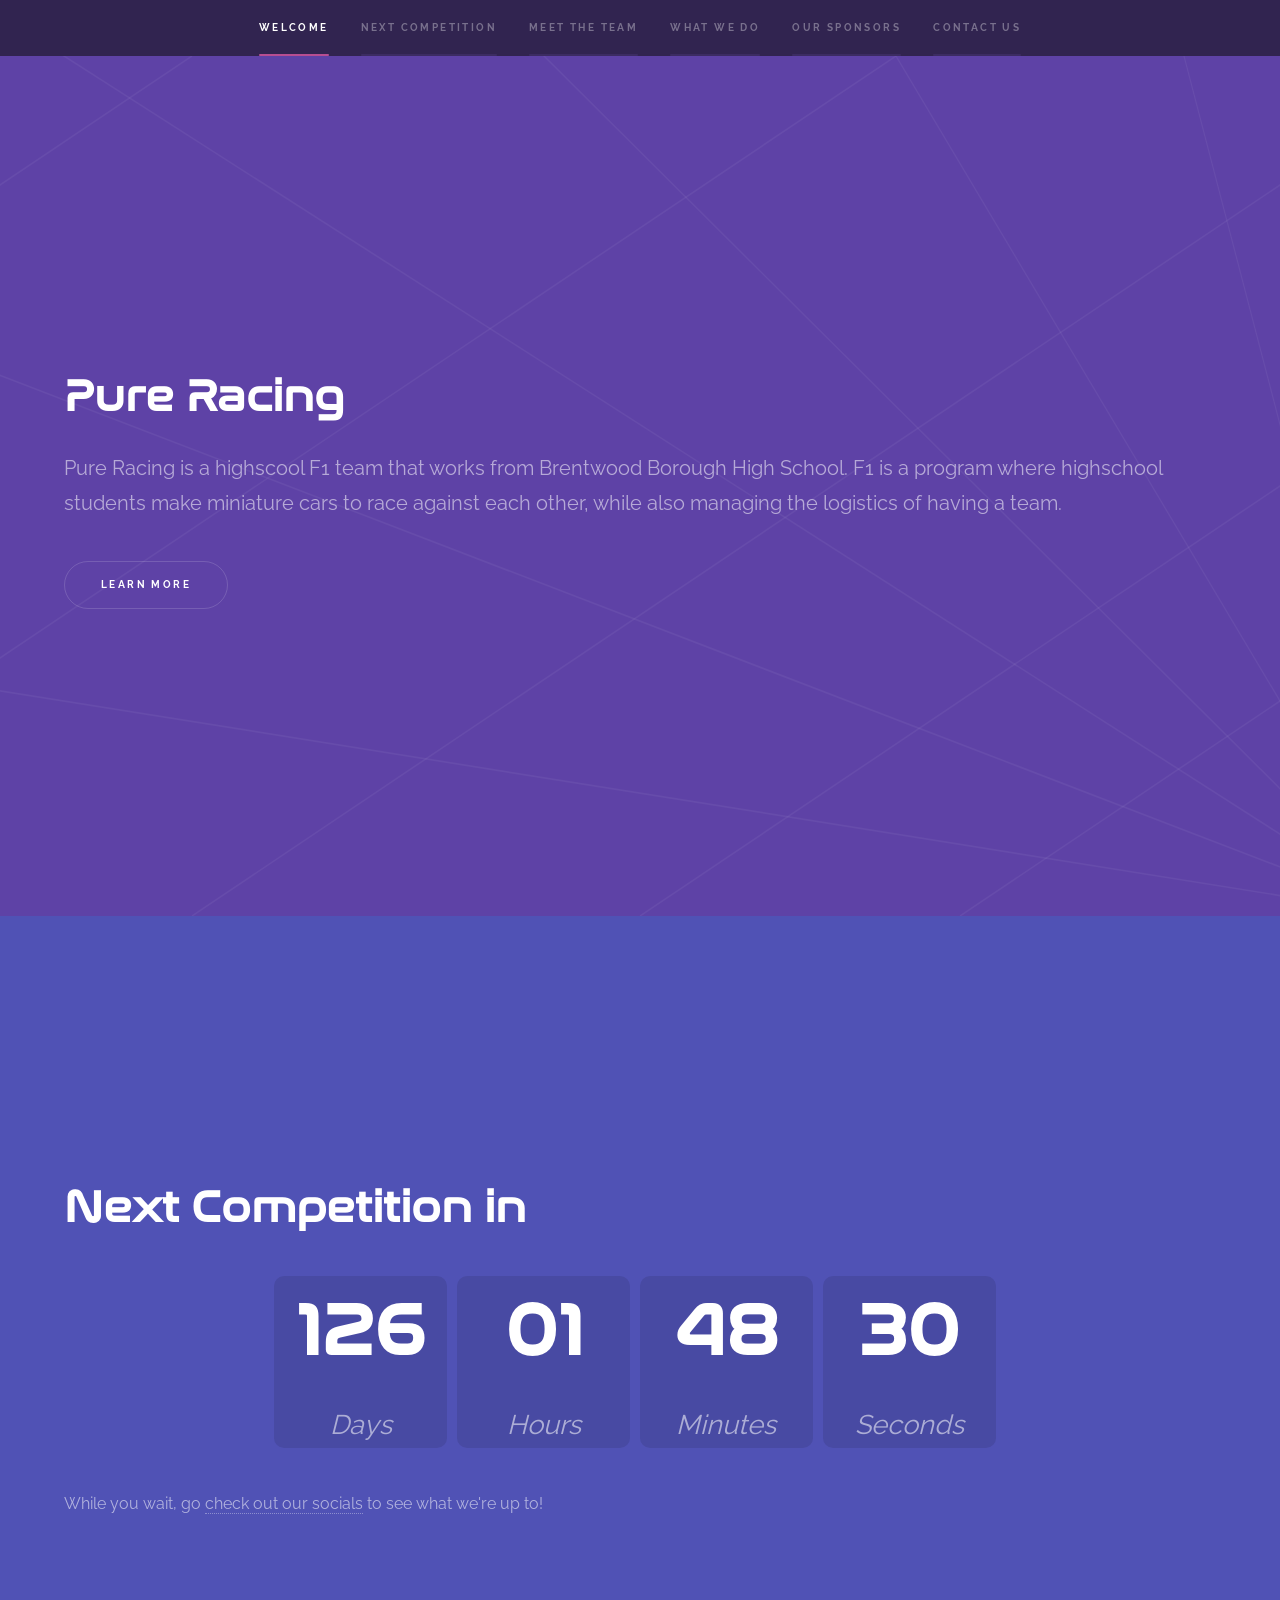
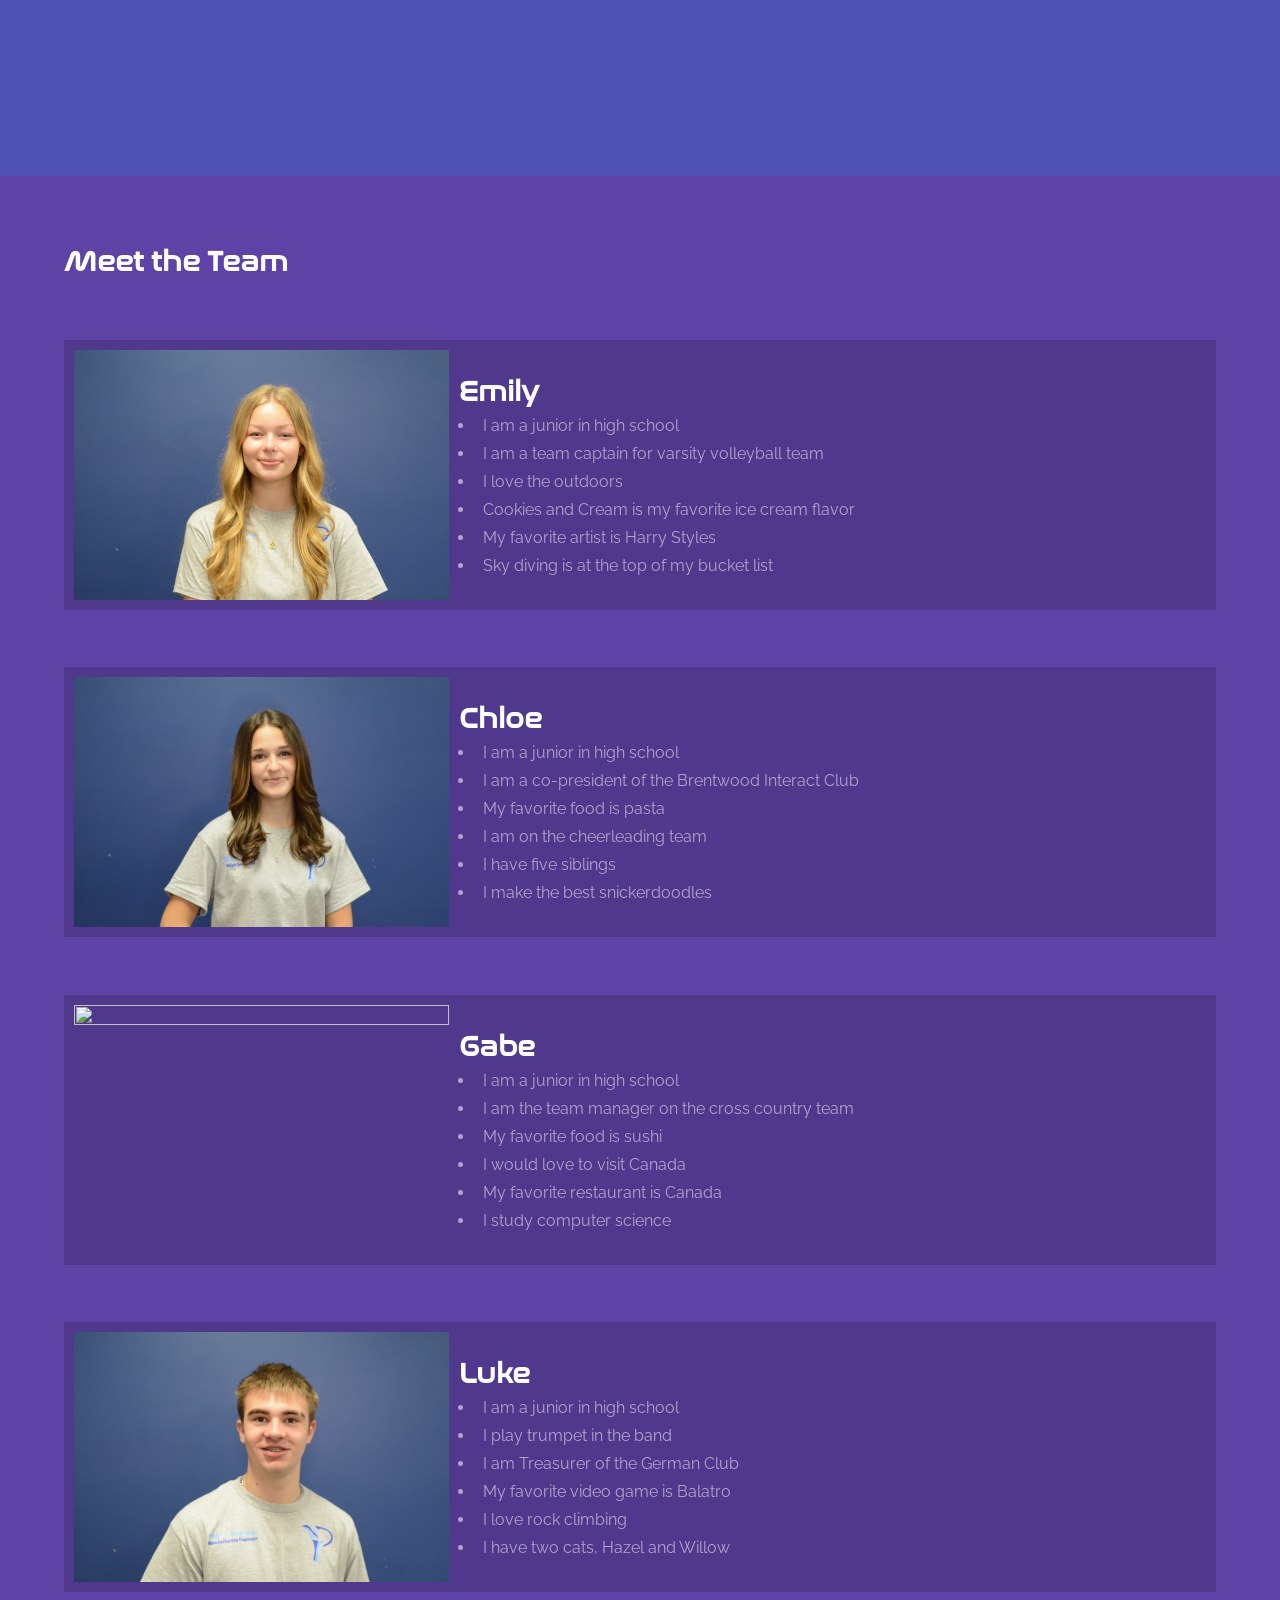
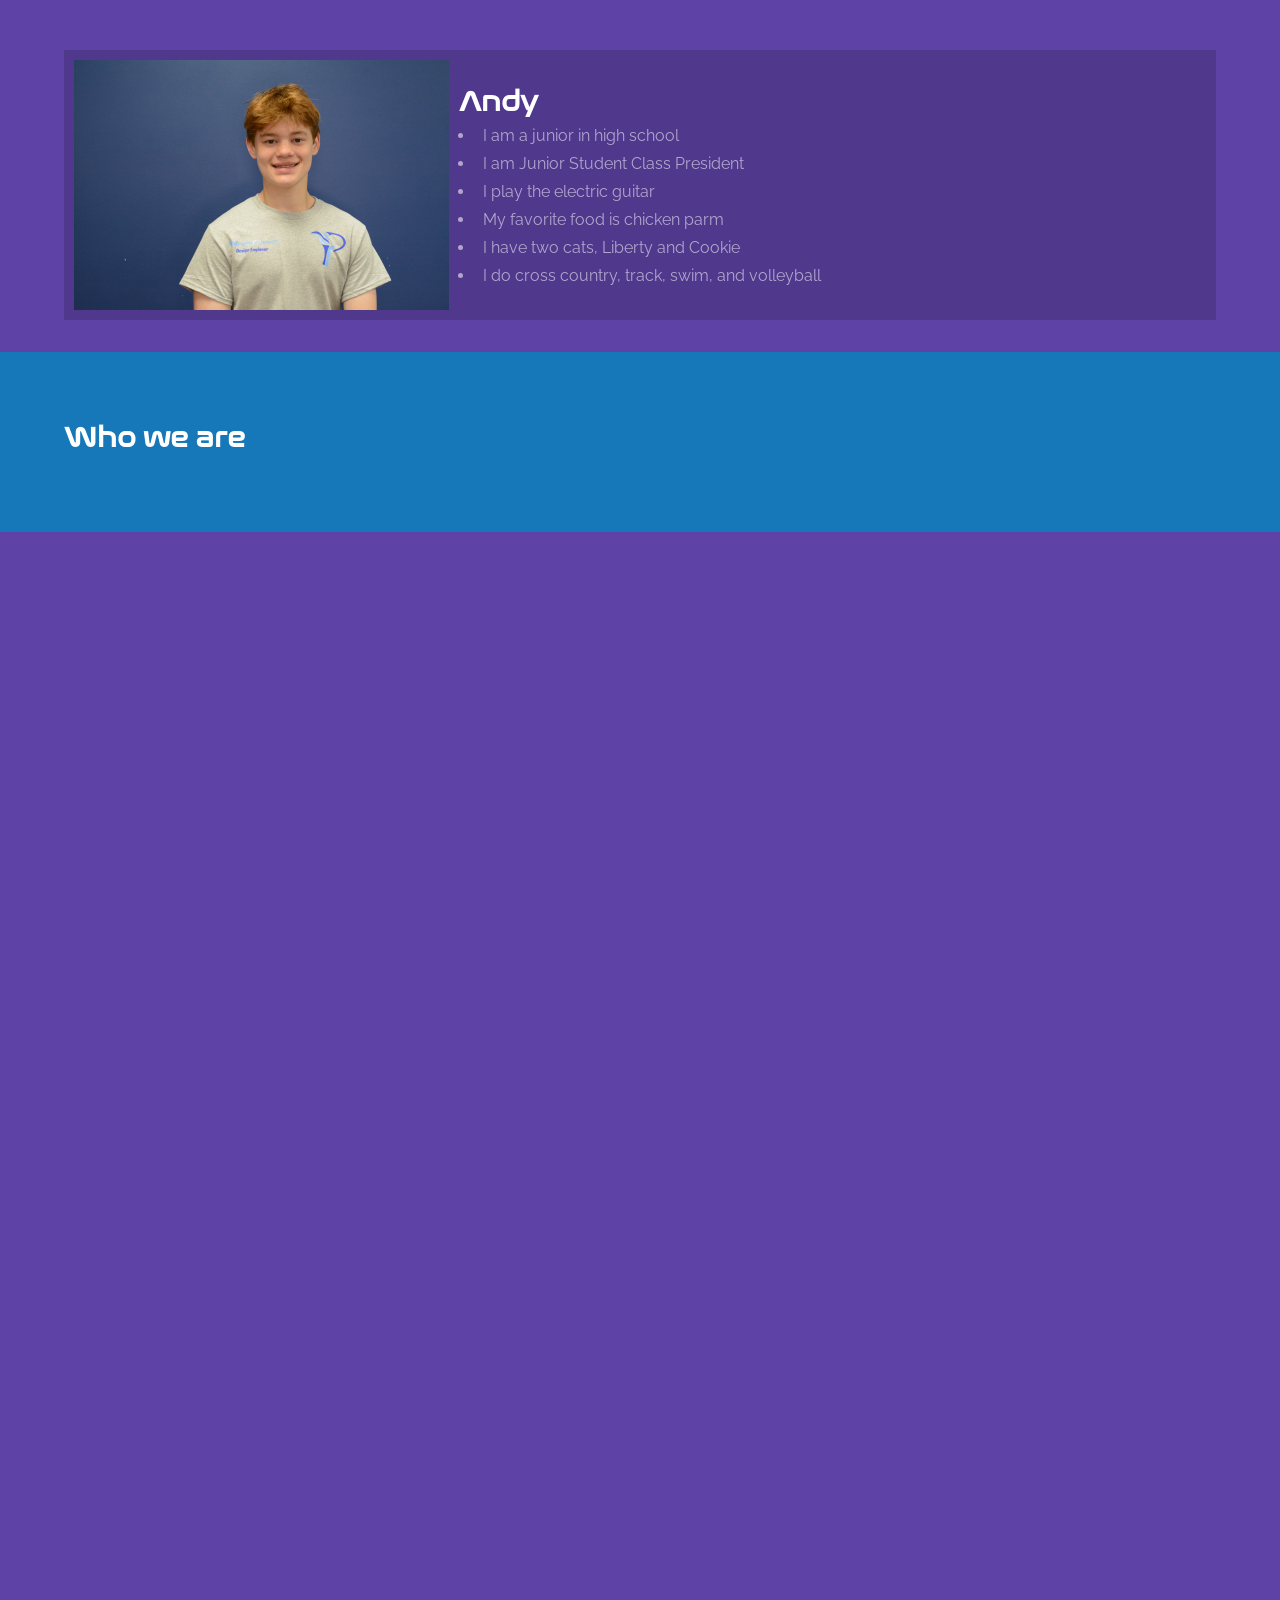
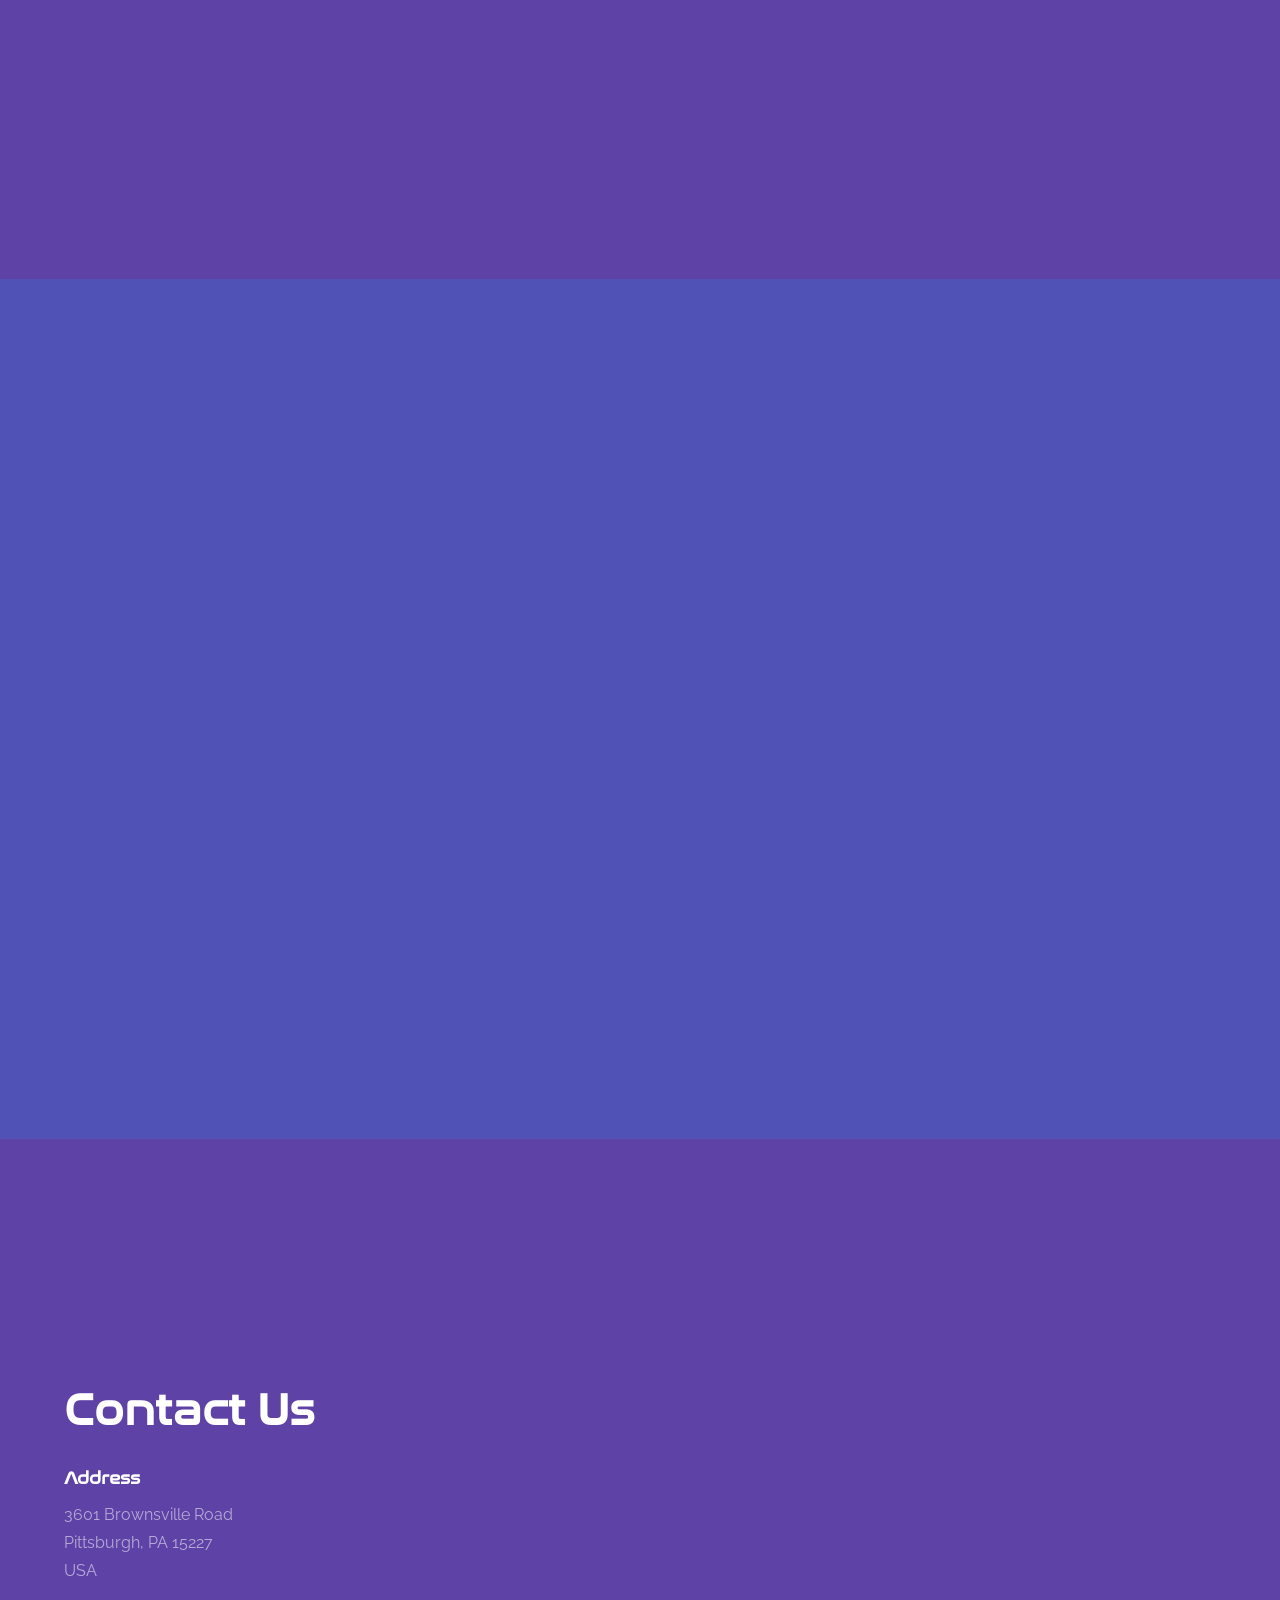
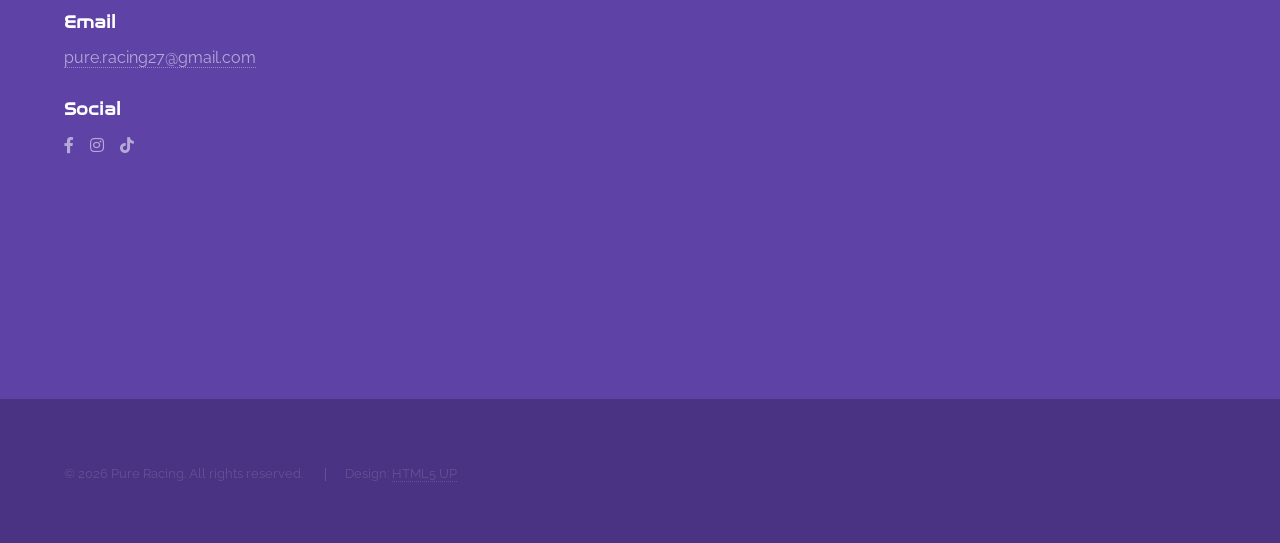
==== commit 72c13808: "Merge branch 'main' into Toytl-King_imagePatch" ====
--- a/index.html
+++ b/index.html
@@ -169,8 +169,19 @@
 						</div>
 					</section>
 
+				<!-- whoWeAre -->
+					<section id="whoWeAre" class="wrapper style3 fade-up">
+						<div class="inner">
+							<h2>Who we are</h2>
+
+							<section>
+								<img></img>
+							</section>
+						</div>
+					</section>
+
 				<!-- whatWeDo -->
-					<section id="whatWeDo" class="wrapper style3 fade-up">
+					<section id="whatWeDo" class="wrapper style1 fade-up">
 						<div class="inner">
 							<h2>What we do</h2>
 							<p>We are a team of highschool students at Brentwood High School in Pittsburgh, PA. We belong to the F1 team called Pure Racing. This website serves as a homepage for all information about us.</p>
--- a/assets/css/main.css
+++ b/assets/css/main.css
@@ -2307,21 +2307,81 @@
 }
 
 /* Sponsors */
-.sponsorContainer {
-	div {
-		margin-top: 5%;
-	}
-	
-	img {
-		float: left;
-		margin-right: 2%;
-		width: 13%;
-		aspect-ratio: 1;
-	}
-	
-	h2 {
-		margin-bottom: 20px;
-	}
+:root {
+  --tier-bg: rgba(0, 0, 0, 0.15);
+  --tier-border: #cd7f32;
+  --tier-accent: #cd7f32;
+  --tier-radius: 8px;
+  --tier-padding: 1.5rem;
+}
+
+/* ---------- Container: default (under 1680px) ---------- */
+.sponsorshipTierContainer {
+  display: flex;
+  flex-direction: row;
+  flex-wrap: wrap;         /* cards drop to a new row when space runs out */
+  justify-content: center;
+  align-items: stretch;    /* equal card heights */
+  gap: 1rem;
+  margin-bottom: 30px;
+}
+
+/* ---------- Tier card ---------- */
+.sponsorshipTier {
+  flex: 0 1 300px;         /* preferred width 300px, can shrink on small screens */
+  max-width: 320px;
+  background: var(--tier-bg);
+  color: var(--tier-text);
+  border: 2px solid var(--tier-border);
+  border-radius: var(--tier-radius);
+  padding: var(--tier-padding);
+  margin: 0;
+  text-align: center;
+  font-family: system-ui, sans-serif;
+}
+
+.sponsorshipTier h1 {
+  margin: 0 0 0.25rem;
+  font-size: 1.75rem;
+  color: var(--tier-accent);
+}
+
+.sponsorshipTier h3 {
+  margin: 0 0 1rem;
+  font-size: 1.1rem;
+  font-weight: 500;
+}
+
+.sponsorshipTier ul {
+  list-style: none;
+  margin: 0;
+  padding: 0;
+  text-align: left;
+}
+
+.sponsorshipTier li {
+  padding: 0.5rem 0;
+  border-top: 1px solid color-mix(in srgb, currentColor 20%, transparent);
+}
+
+/* ---------- Tier colors ---------- */
+.sponsorshipTier.bronze   { --tier-border: #cd7f32; --tier-accent: #cd7f32; }
+.sponsorshipTier.silver   { --tier-border: #a8a9ad; --tier-accent: #a8a9ad; }
+.sponsorshipTier.gold     { --tier-border: #d4af37; --tier-accent: #d4af37; }
+.sponsorshipTier.platinum { --tier-border: #8fa3ad; --tier-accent: #8fa3ad; }
+.sponsorshipTier.diamond  { --tier-border: #4fc3f7; --tier-accent: #4fc3f7; }
+
+/* ---------- Wide screens (1680px and up): single row ---------- */
+@media (min-width: 1680px) {
+  .sponsorshipTierContainer {
+    flex-wrap: nowrap;     /* always one row */
+  }
+
+  .sponsorshipTier {
+    flex: 1 1 0;           /* all five cards share the width equally */
+    min-width: 0;
+    max-width: none;
+  }
 }
 
 /* Team Members */
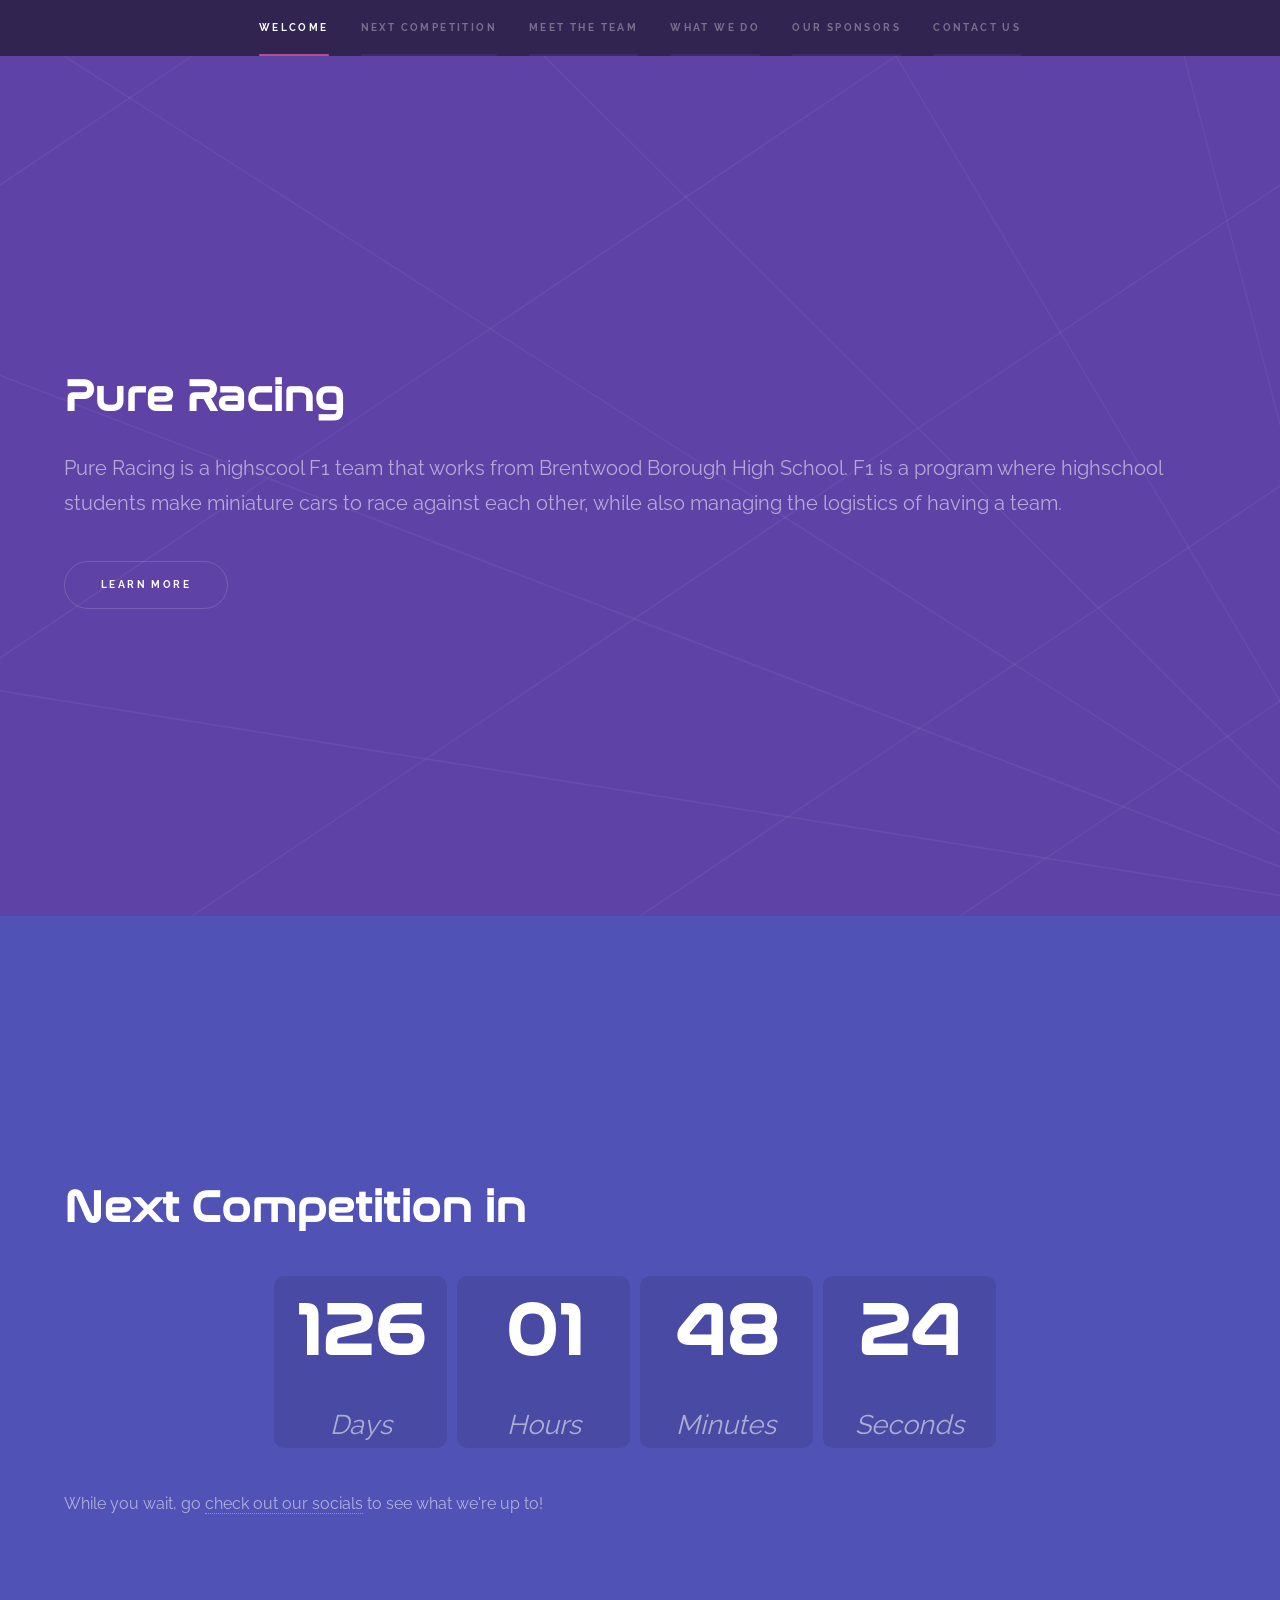
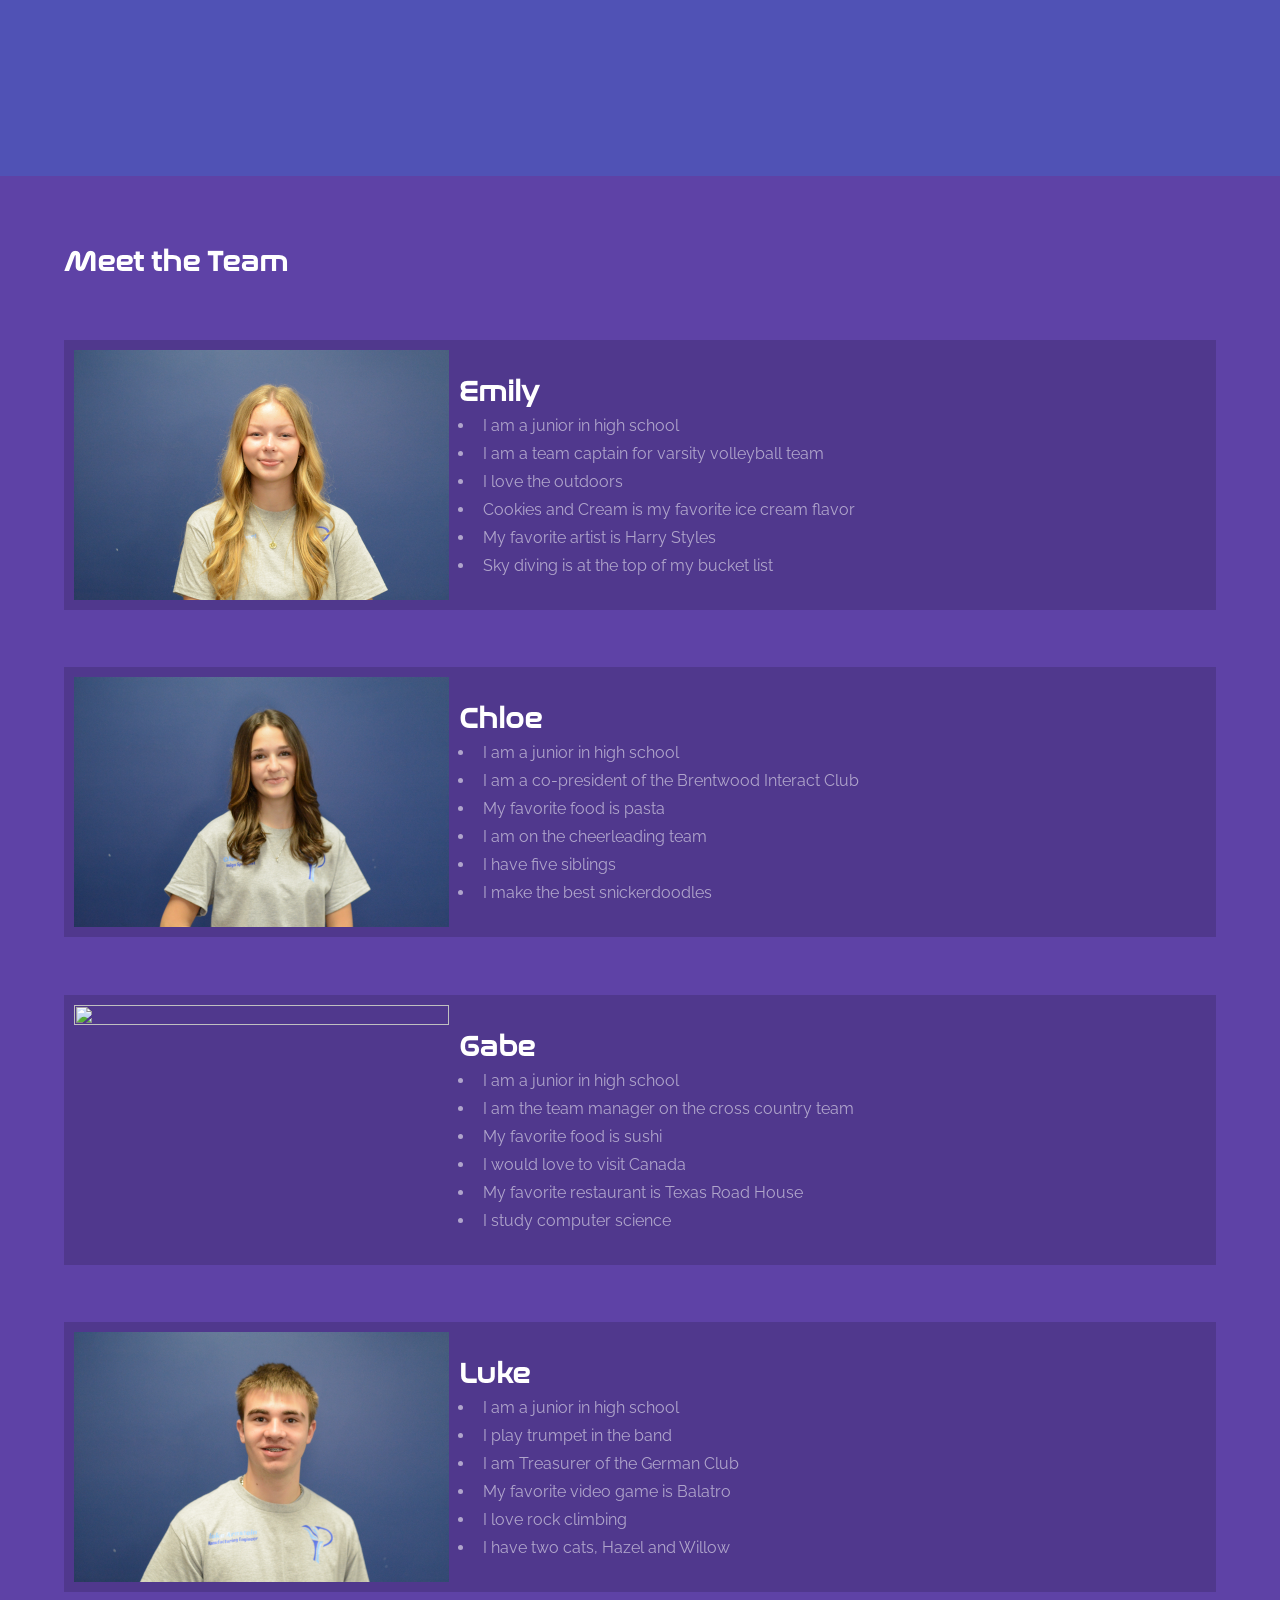
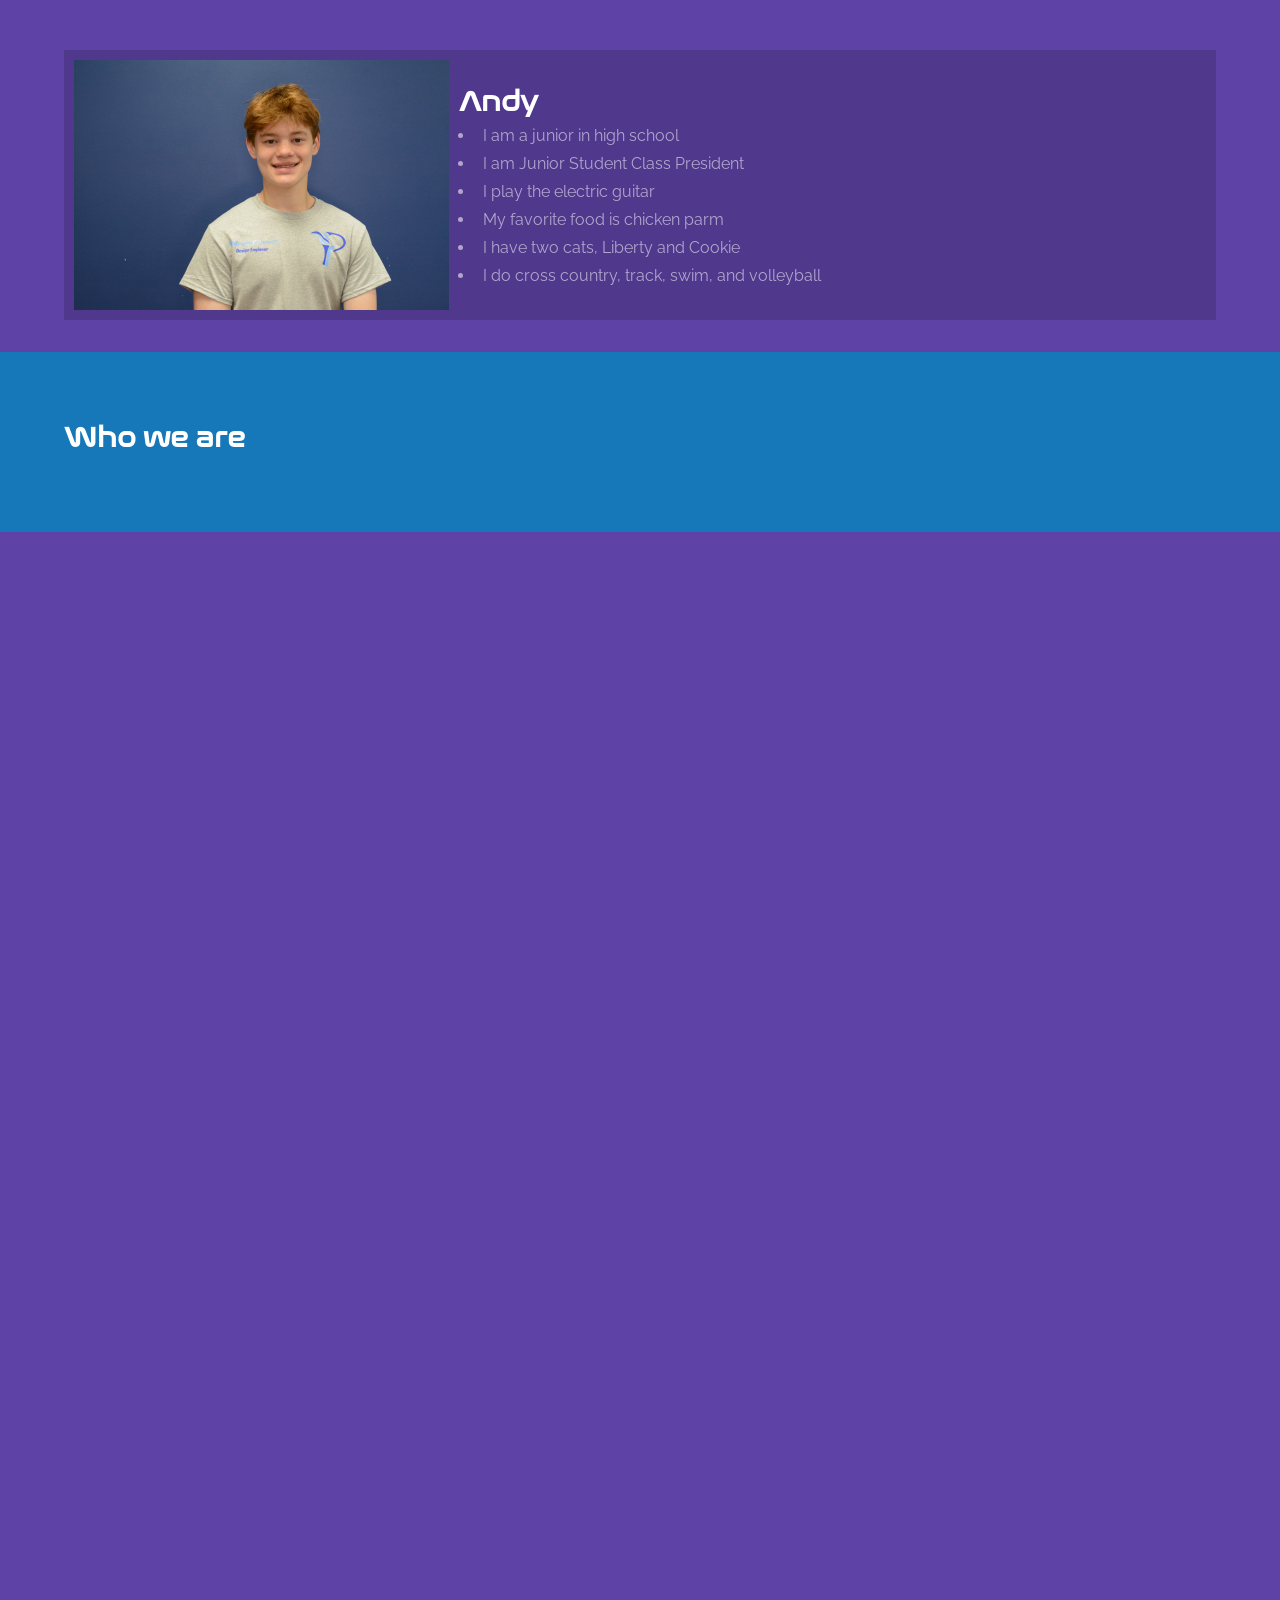
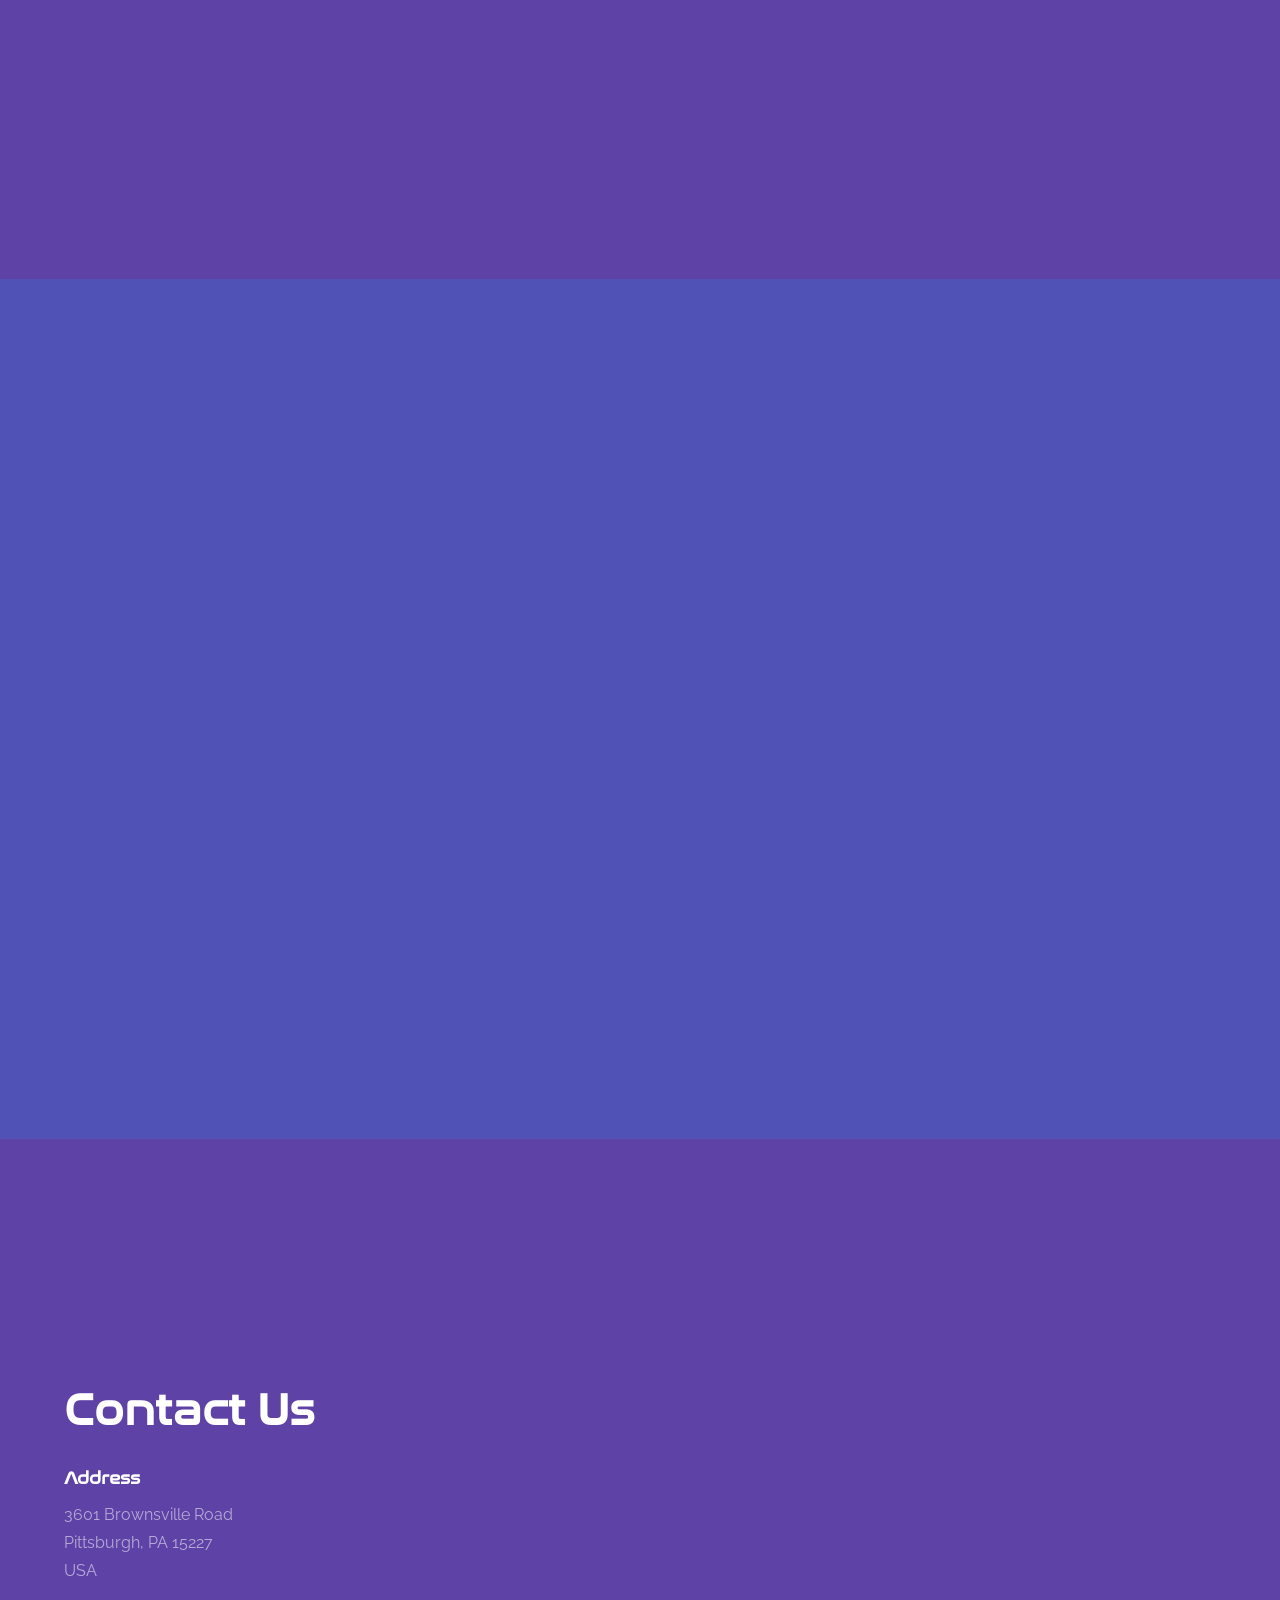
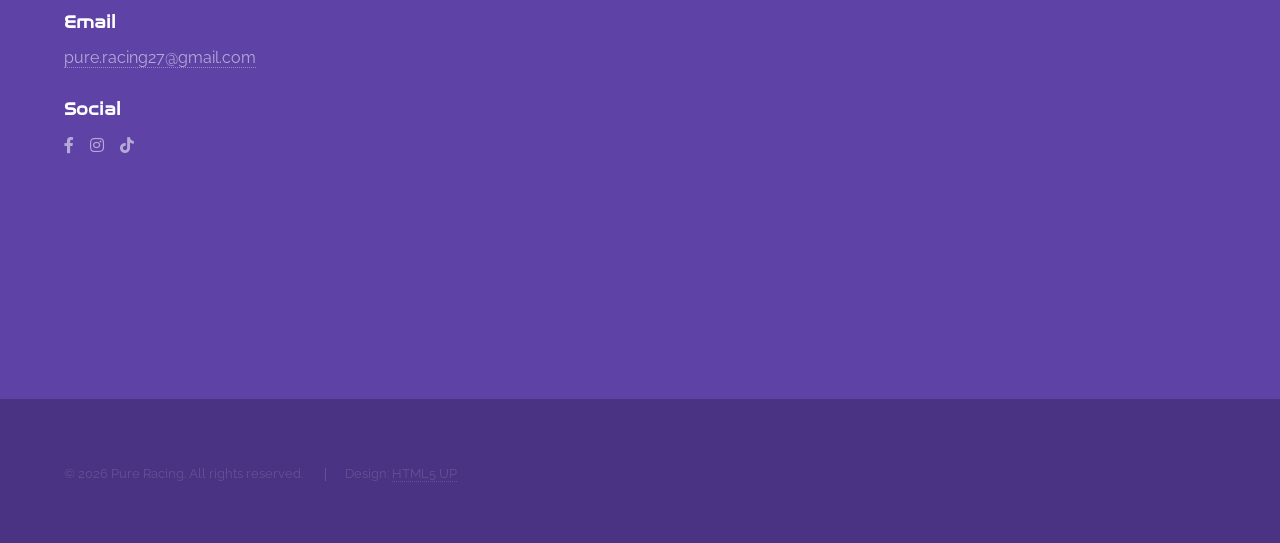
==== commit c0c00d9e: "Fixed error with Gabe's description" ====
--- a/index.html
+++ b/index.html
@@ -131,7 +131,7 @@
 										<li>I am the team manager on the cross country team</li>
 										<li>My favorite food is sushi</li>
 										<li>I would love to visit Canada</li>
-										<li>My favorite restaurant is Canada</li>
+										<li>My favorite restaurant is Texas Road House</li>
 										<li>I study computer science</li>
 									</ul>
 								</div>
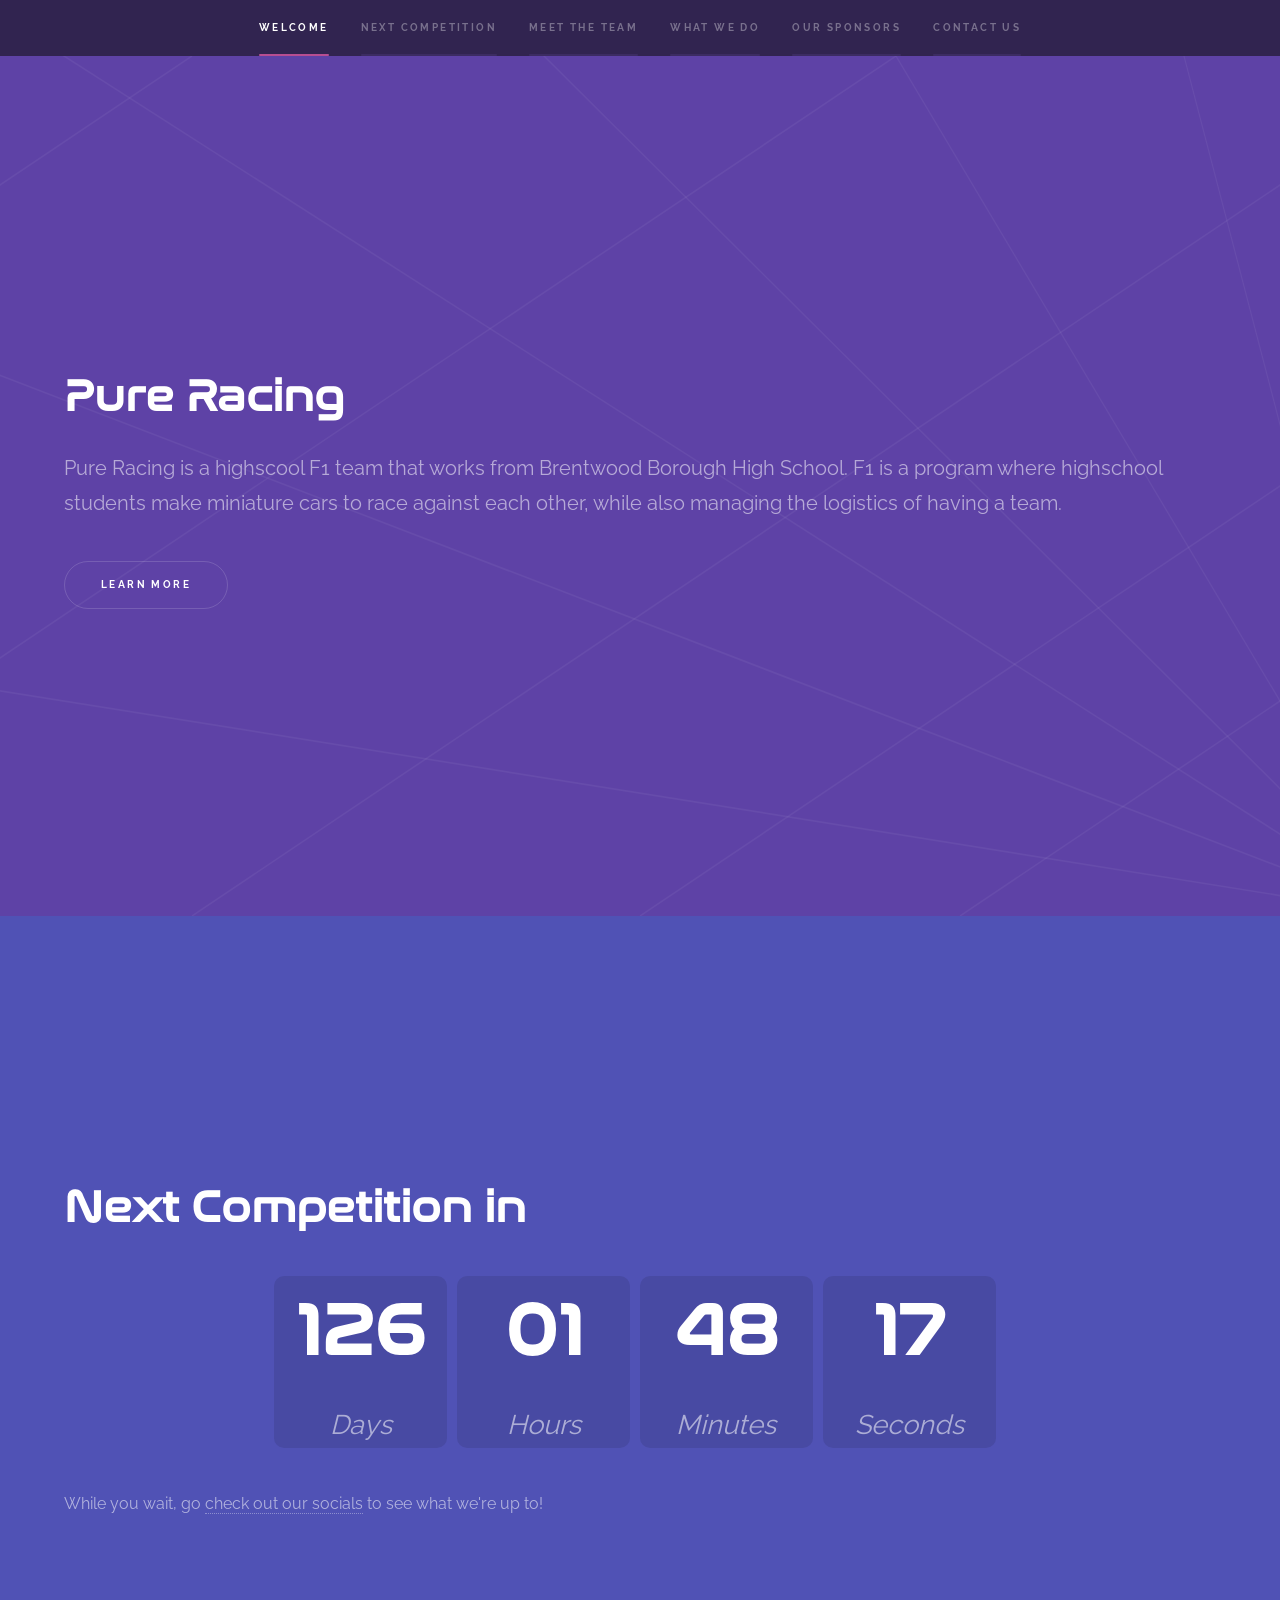
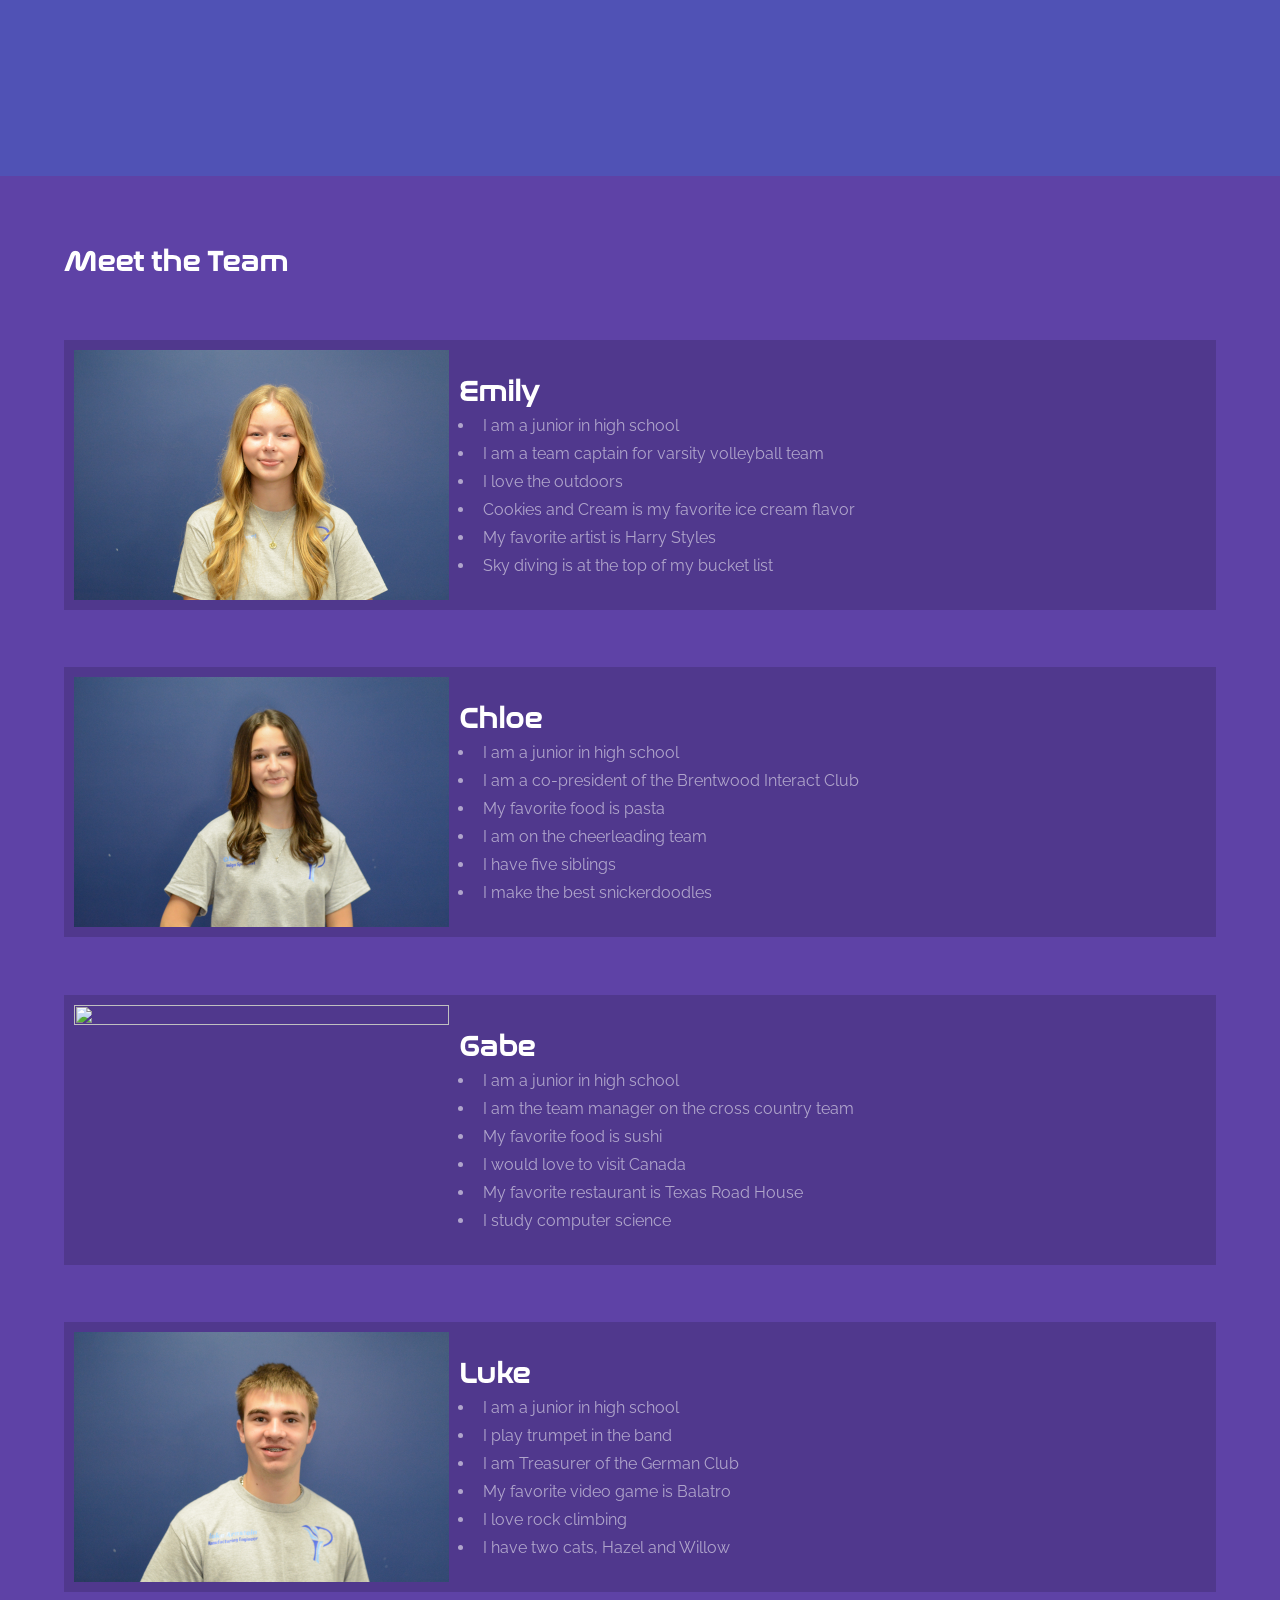
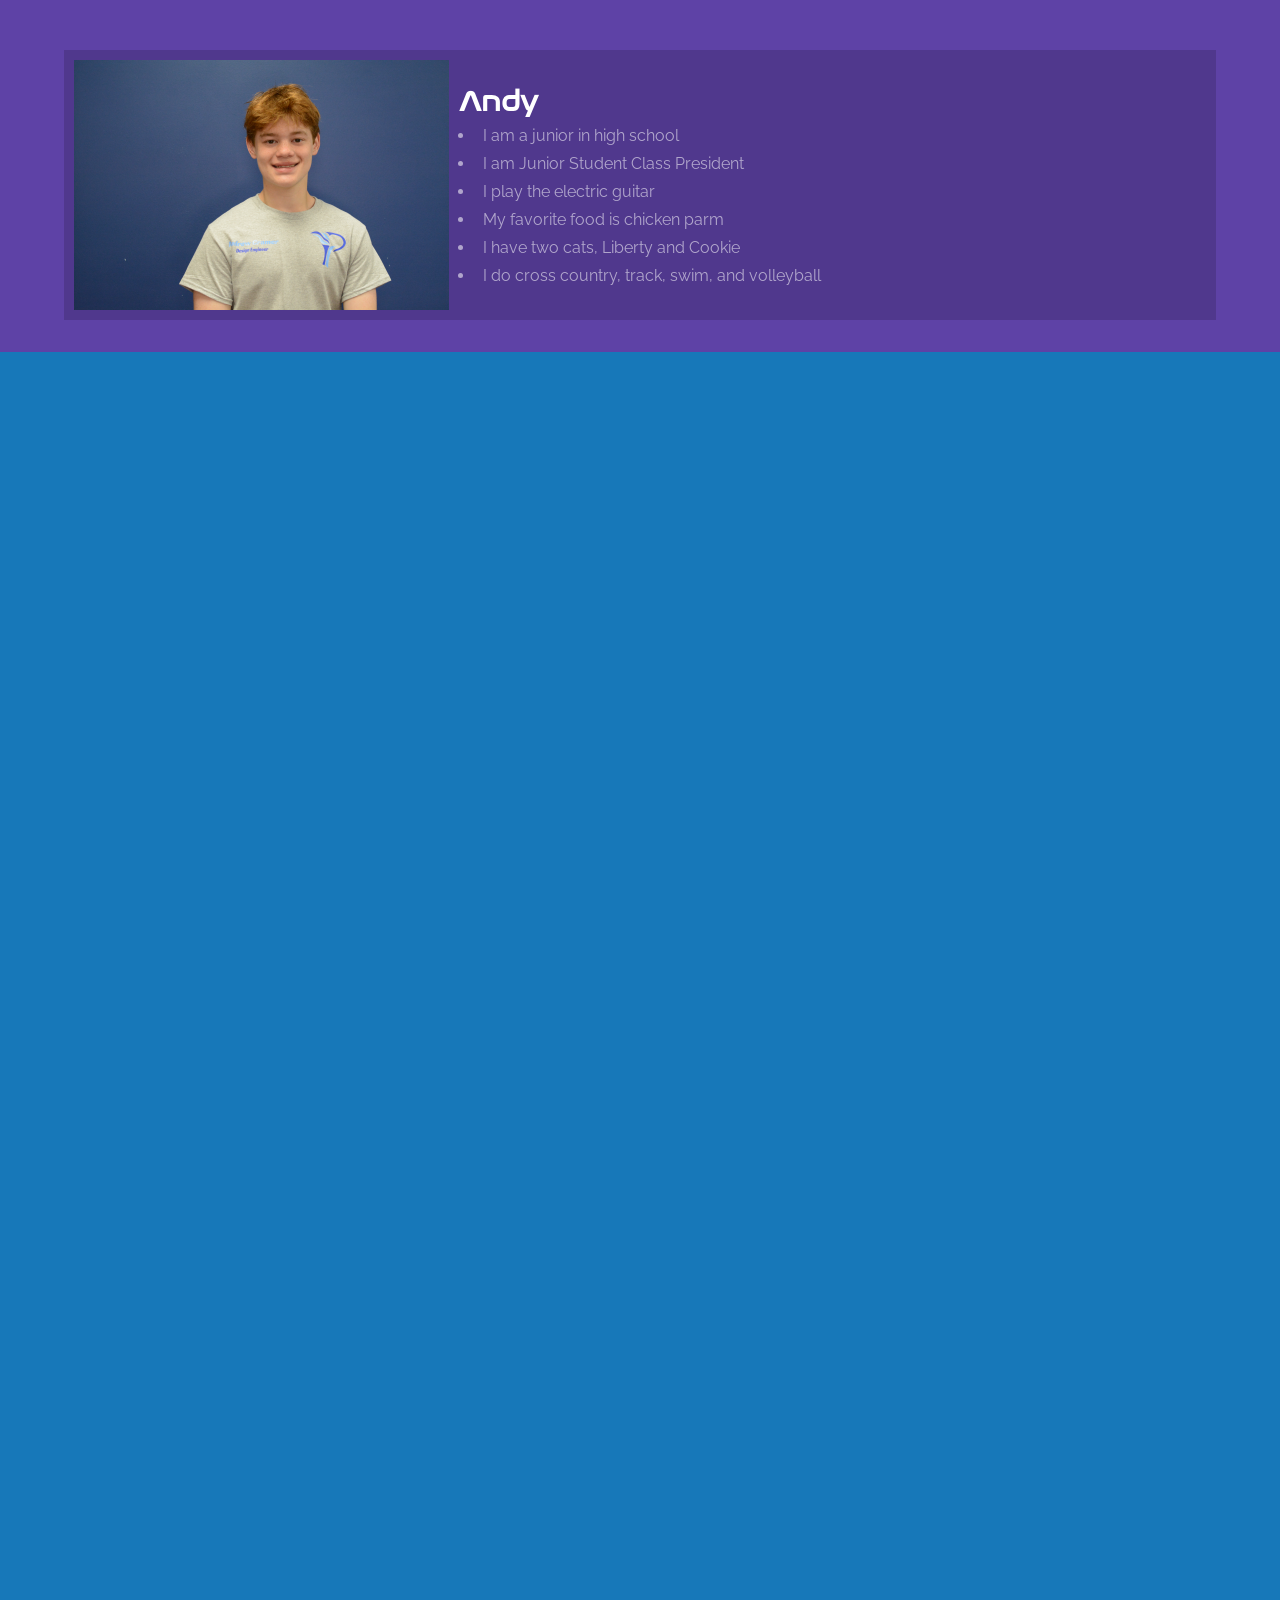
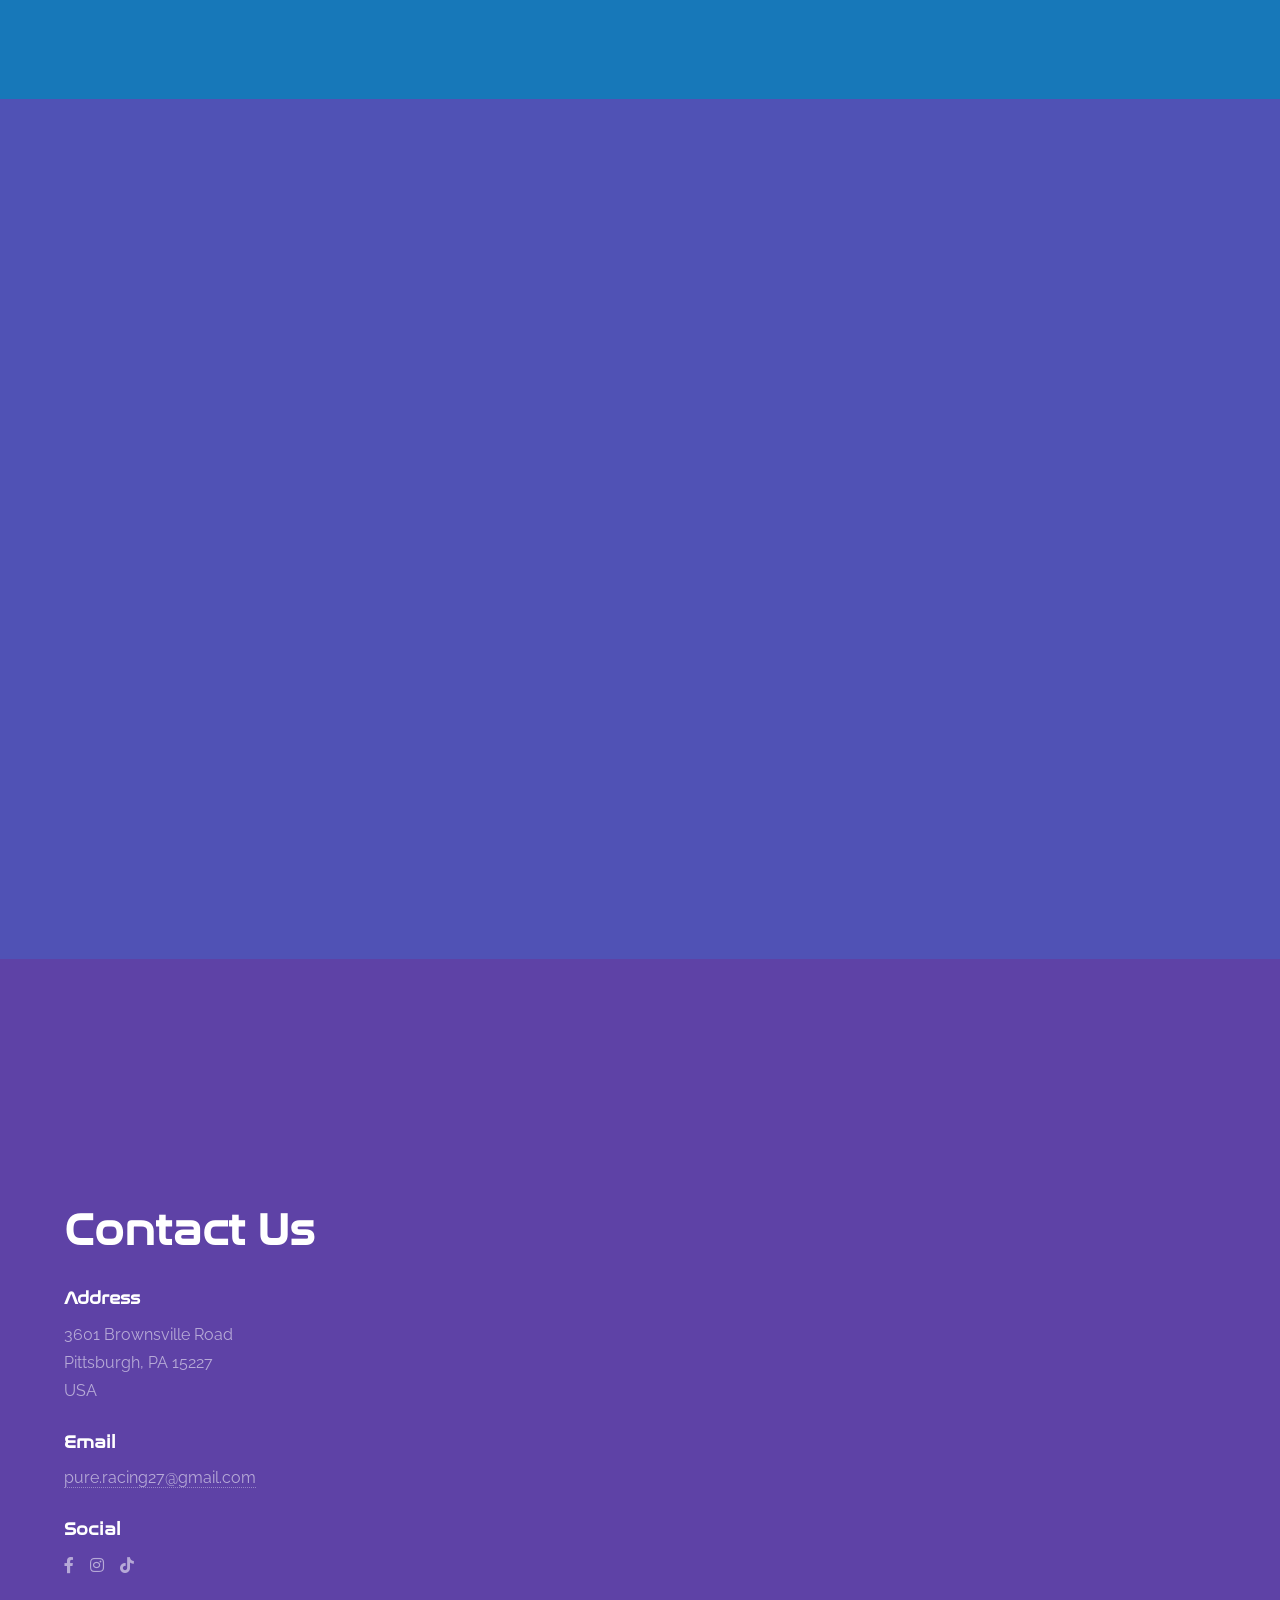
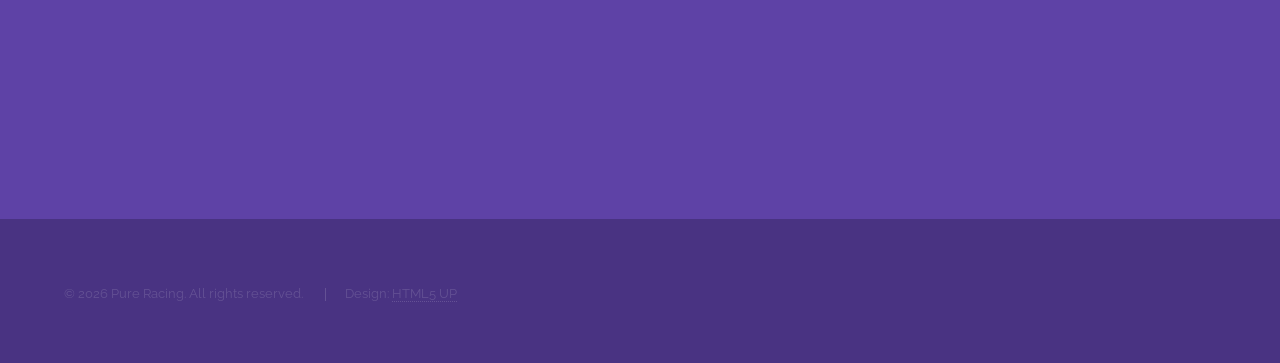
==== commit 46244c3d: "Fixed error with Gabe's description" ====
--- a/index.html
+++ b/index.html
@@ -169,19 +169,8 @@
 						</div>
 					</section>
 
-				<!-- whoWeAre -->
-					<section id="whoWeAre" class="wrapper style3 fade-up">
-						<div class="inner">
-							<h2>Who we are</h2>
-
-							<section>
-								<img></img>
-							</section>
-						</div>
-					</section>
-
 				<!-- whatWeDo -->
-					<section id="whatWeDo" class="wrapper style1 fade-up">
+					<section id="whatWeDo" class="wrapper style3 fade-up">
 						<div class="inner">
 							<h2>What we do</h2>
 							<p>We are a team of highschool students at Brentwood High School in Pittsburgh, PA. We belong to the F1 team called Pure Racing. This website serves as a homepage for all information about us.</p>
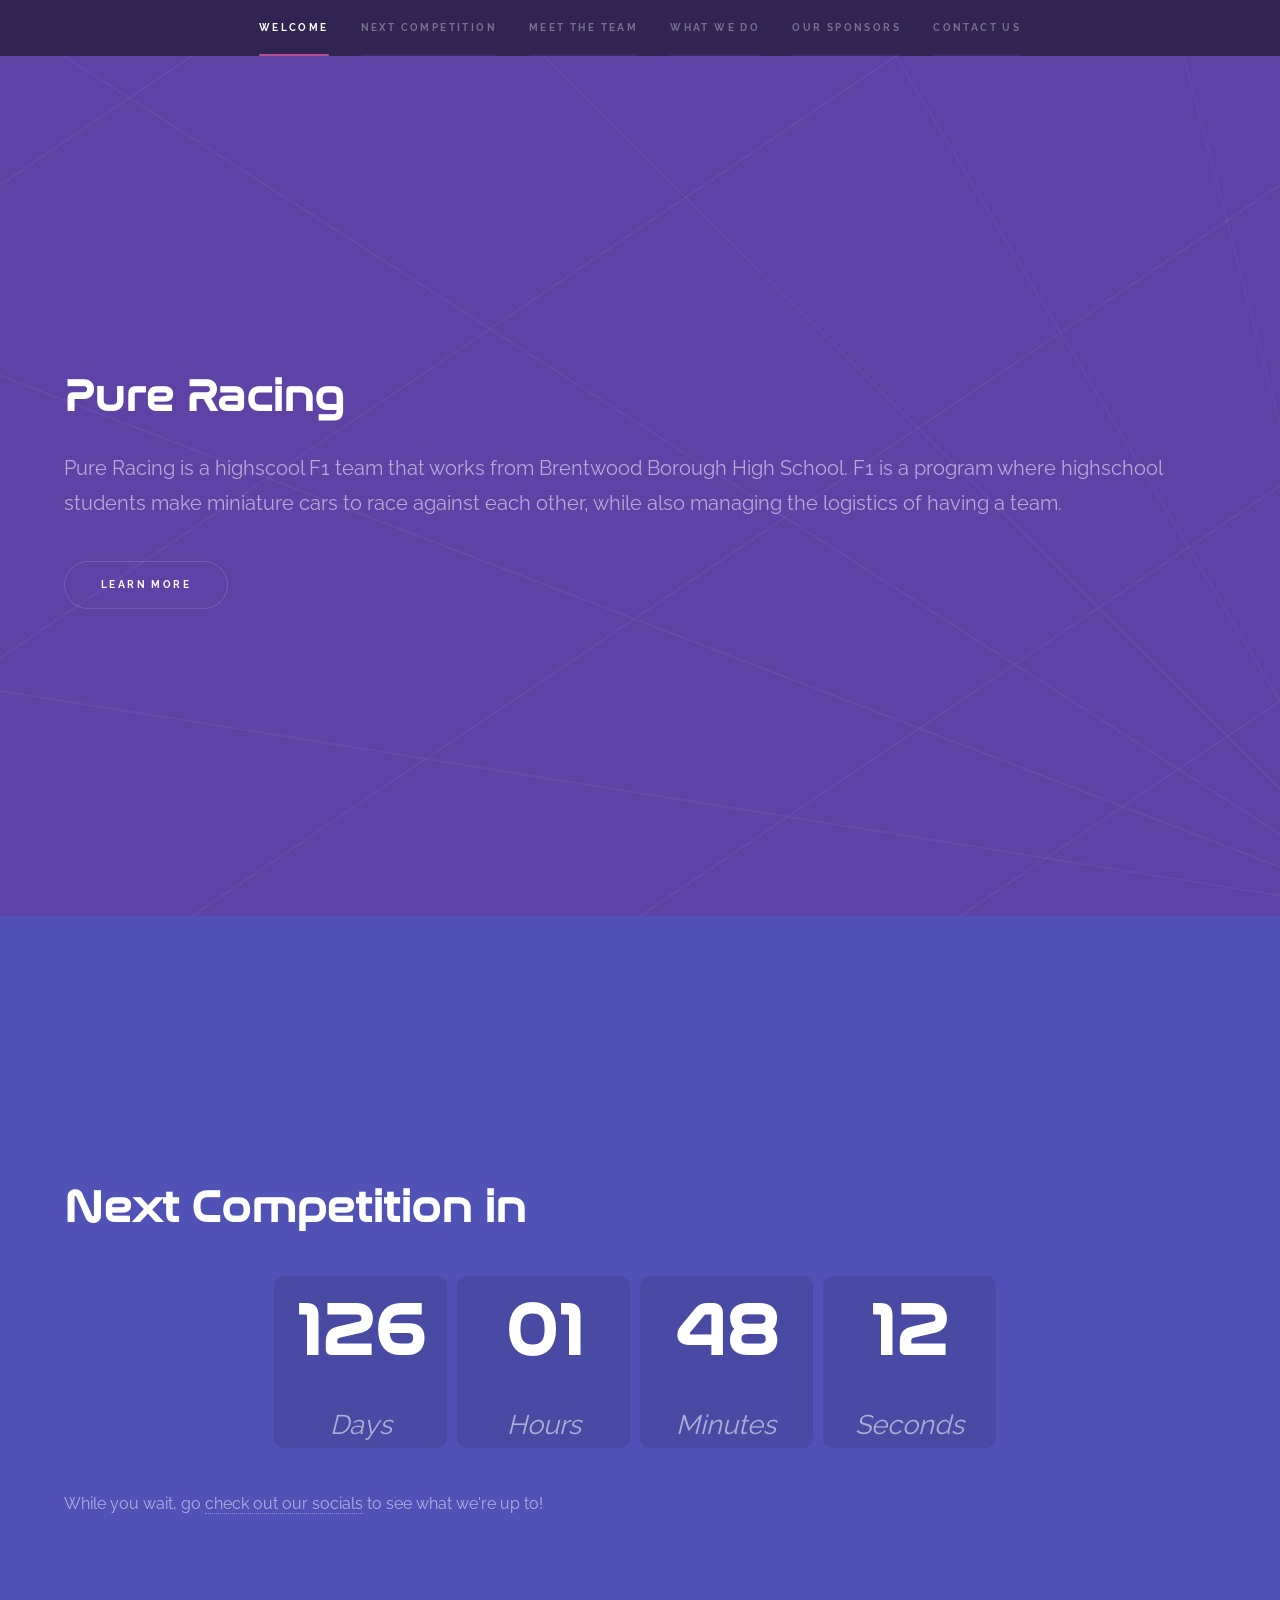
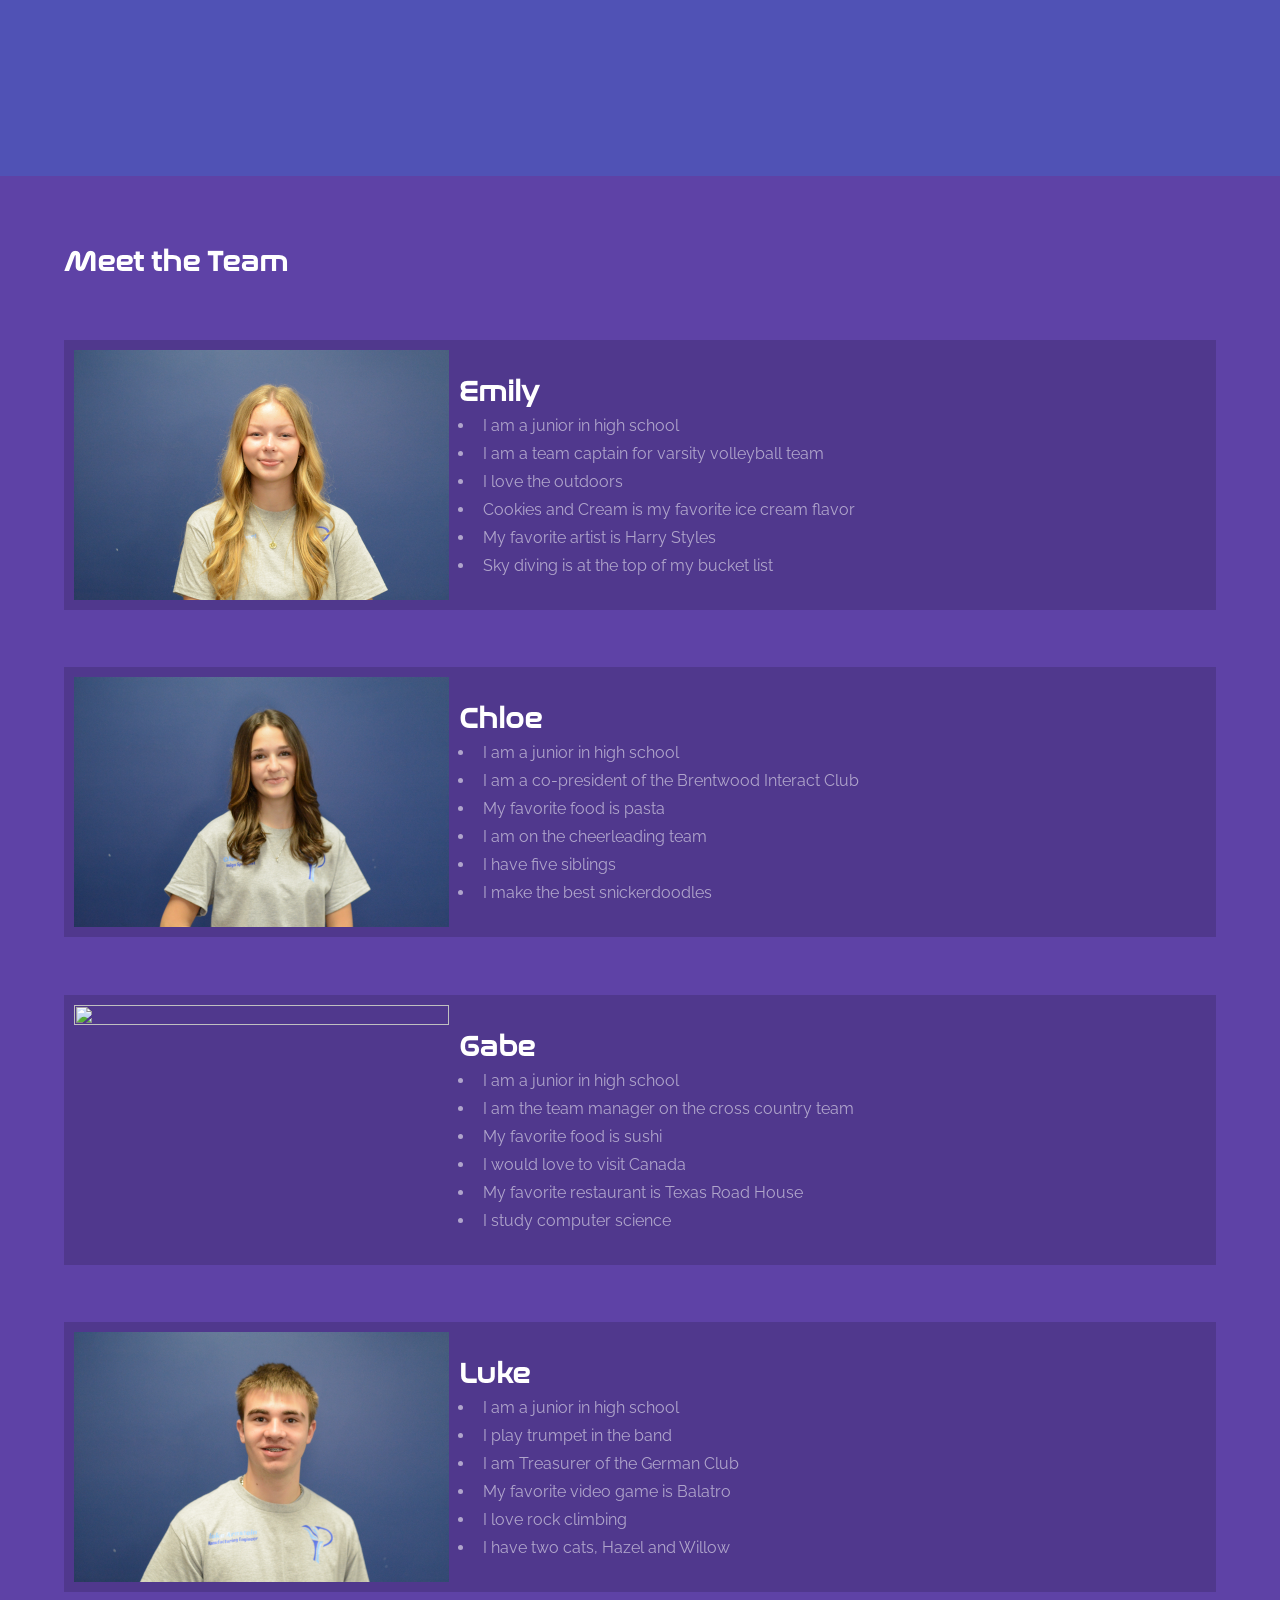
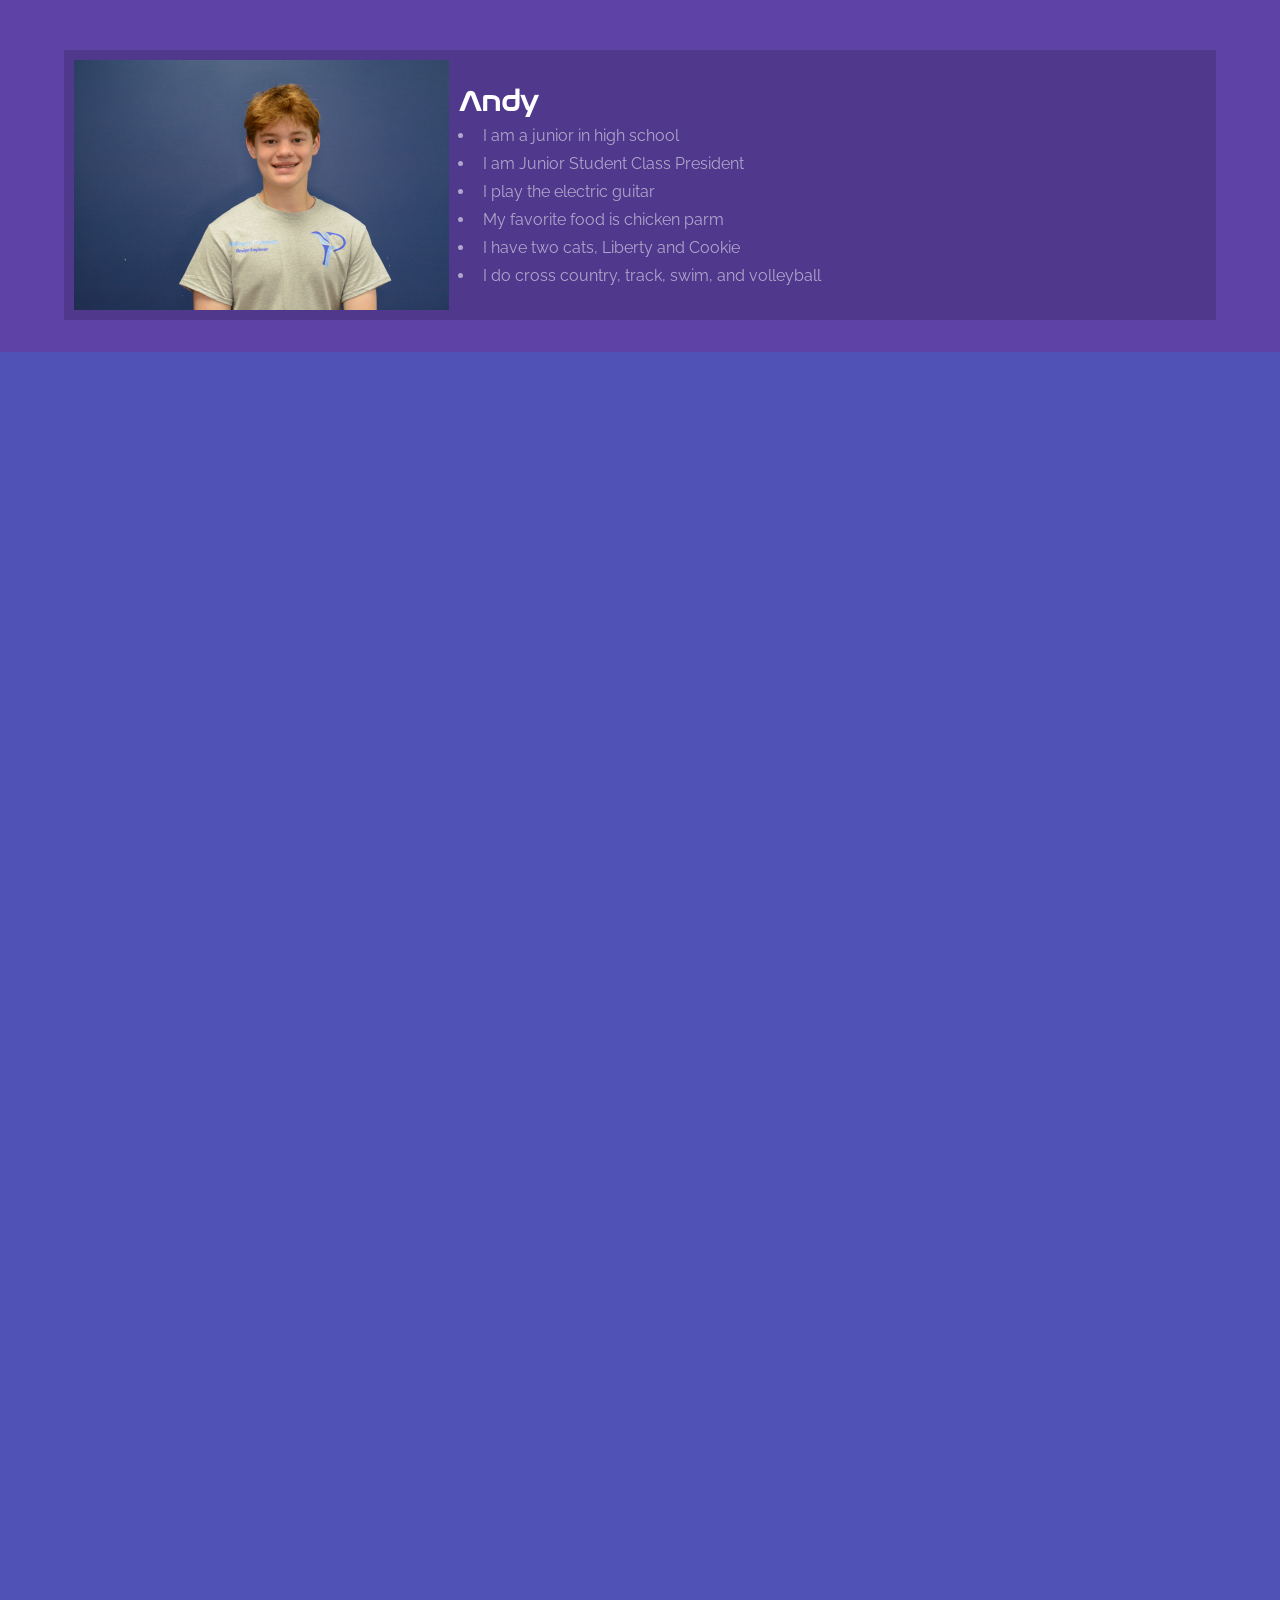
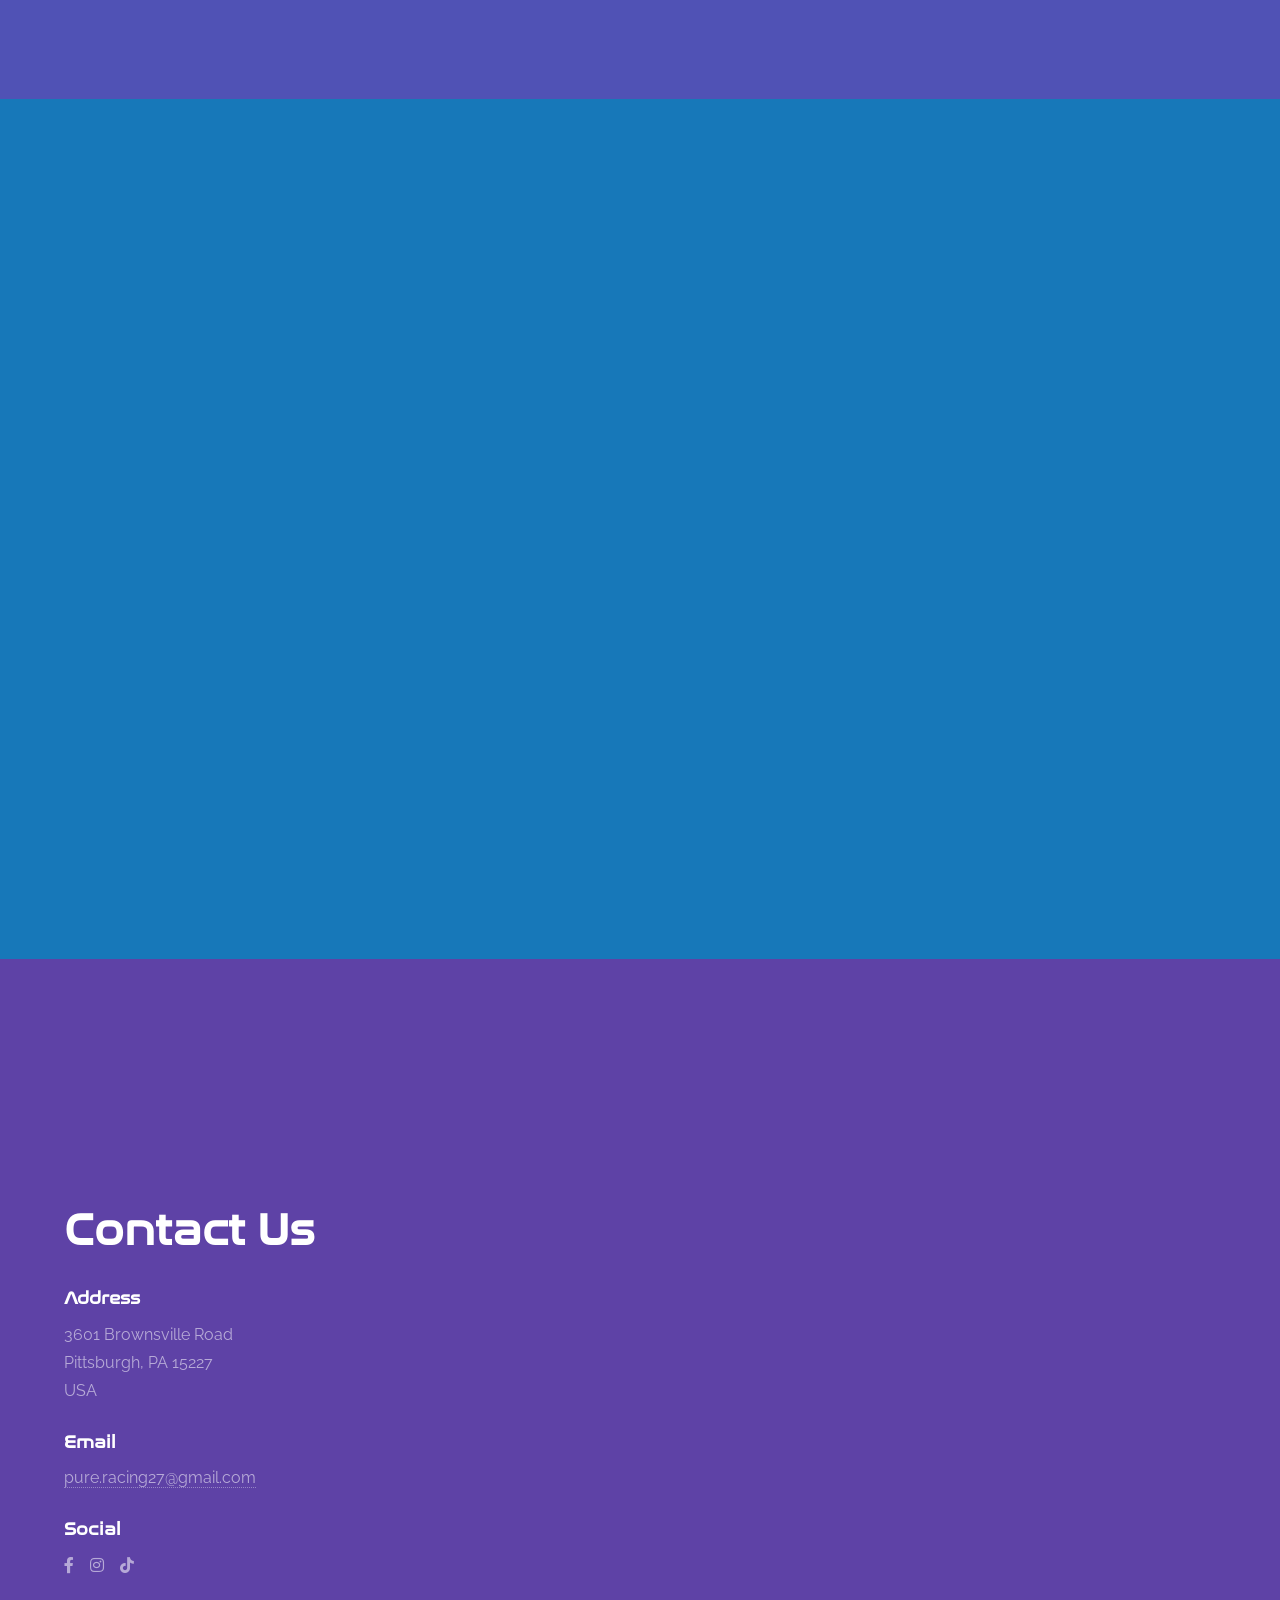
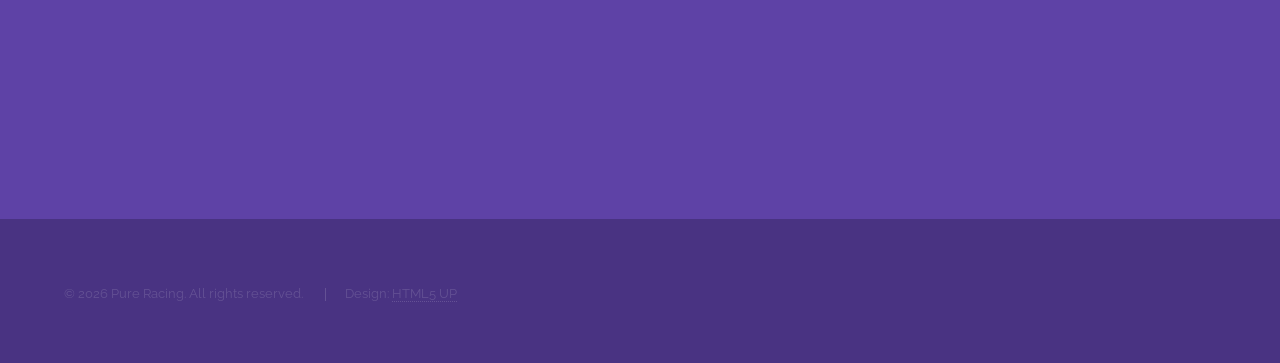
==== commit 5094f1c1: "Removed redundant 'Who we are' section" ====
--- a/index.html
+++ b/index.html
@@ -170,7 +170,7 @@
 					</section>
 
 				<!-- whatWeDo -->
-					<section id="whatWeDo" class="wrapper style3 fade-up">
+					<section id="whatWeDo" class="wrapper style2 fade-up">
 						<div class="inner">
 							<h2>What we do</h2>
 							<p>We are a team of highschool students at Brentwood High School in Pittsburgh, PA. We belong to the F1 team called Pure Racing. This website serves as a homepage for all information about us.</p>
@@ -226,7 +226,7 @@
 					</section>
 					
 				<!-- sponsors -->
-					<section id="sponsors" class="wrapper style2 fullscreen fade-up">
+					<section id="sponsors" class="wrapper style3 fullscreen fade-up">
 						<div class="inner">
 							<h1>Sponsors</h1>
 							
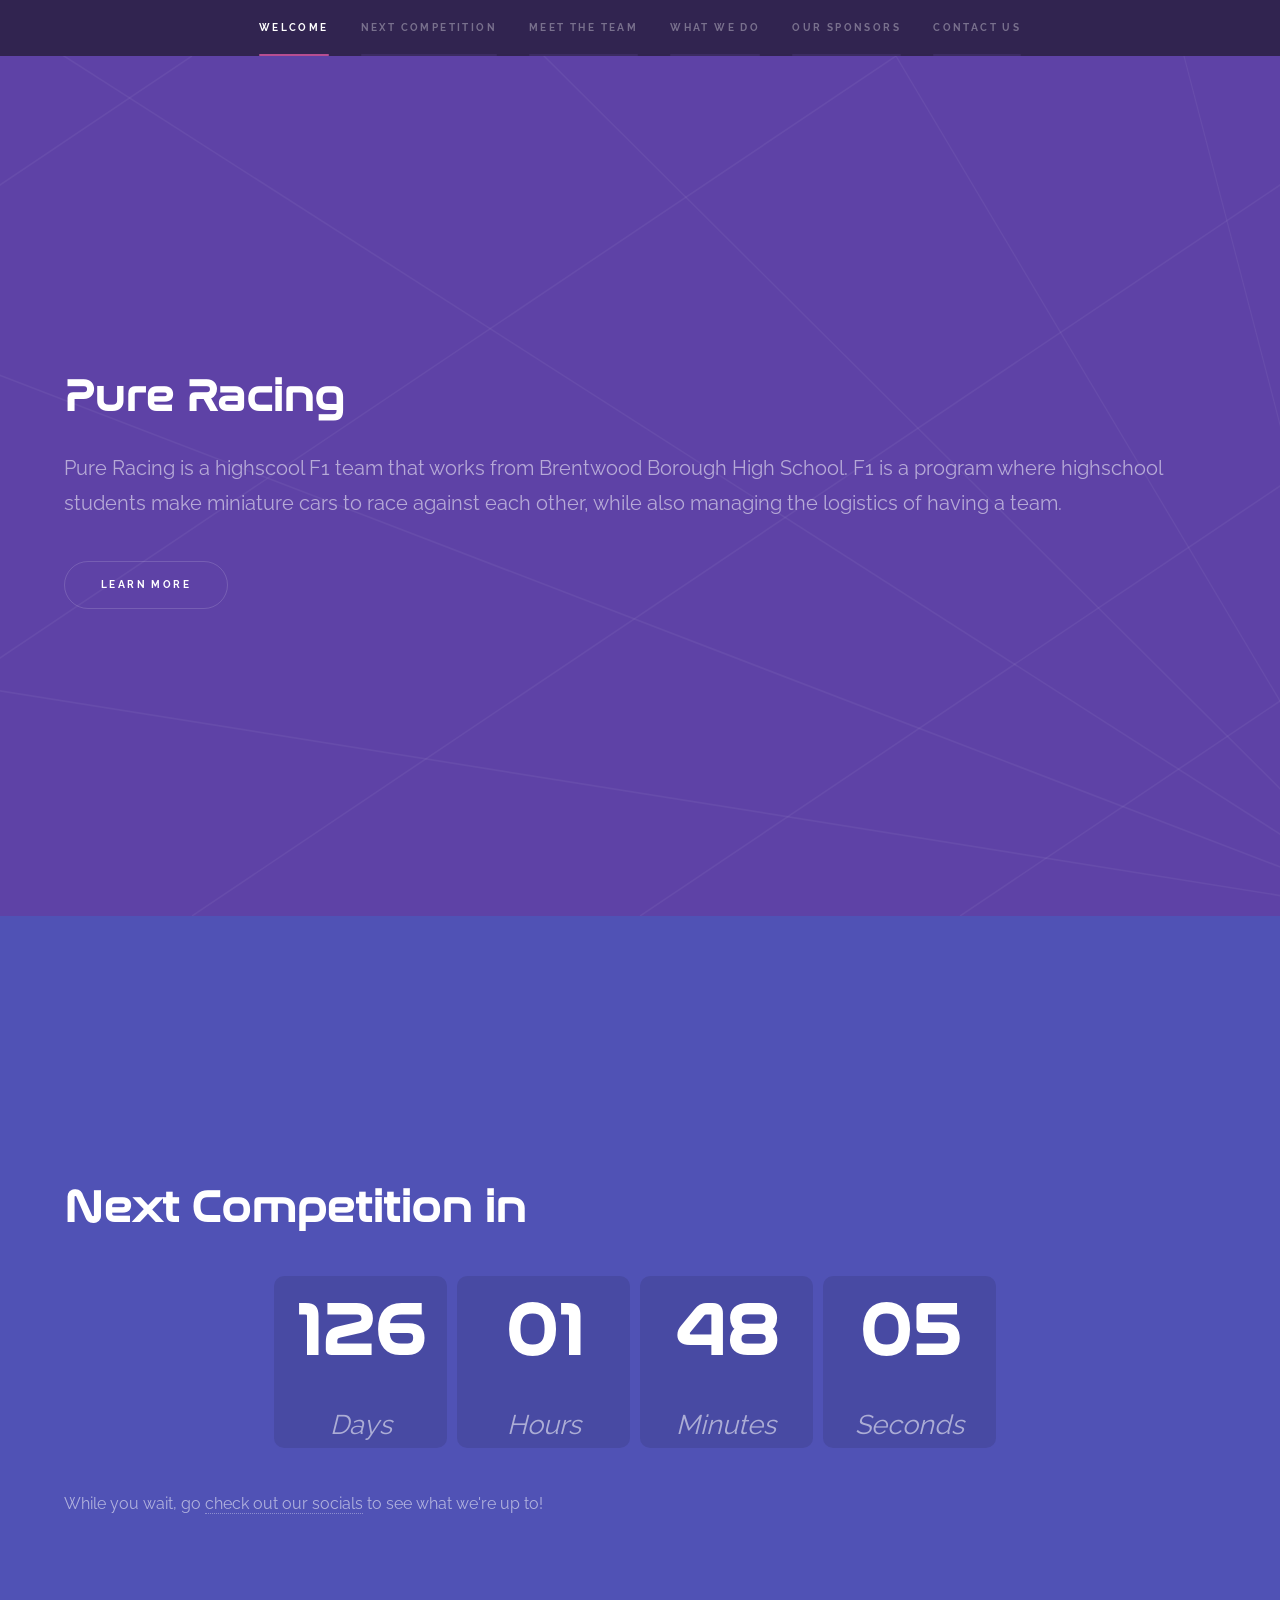
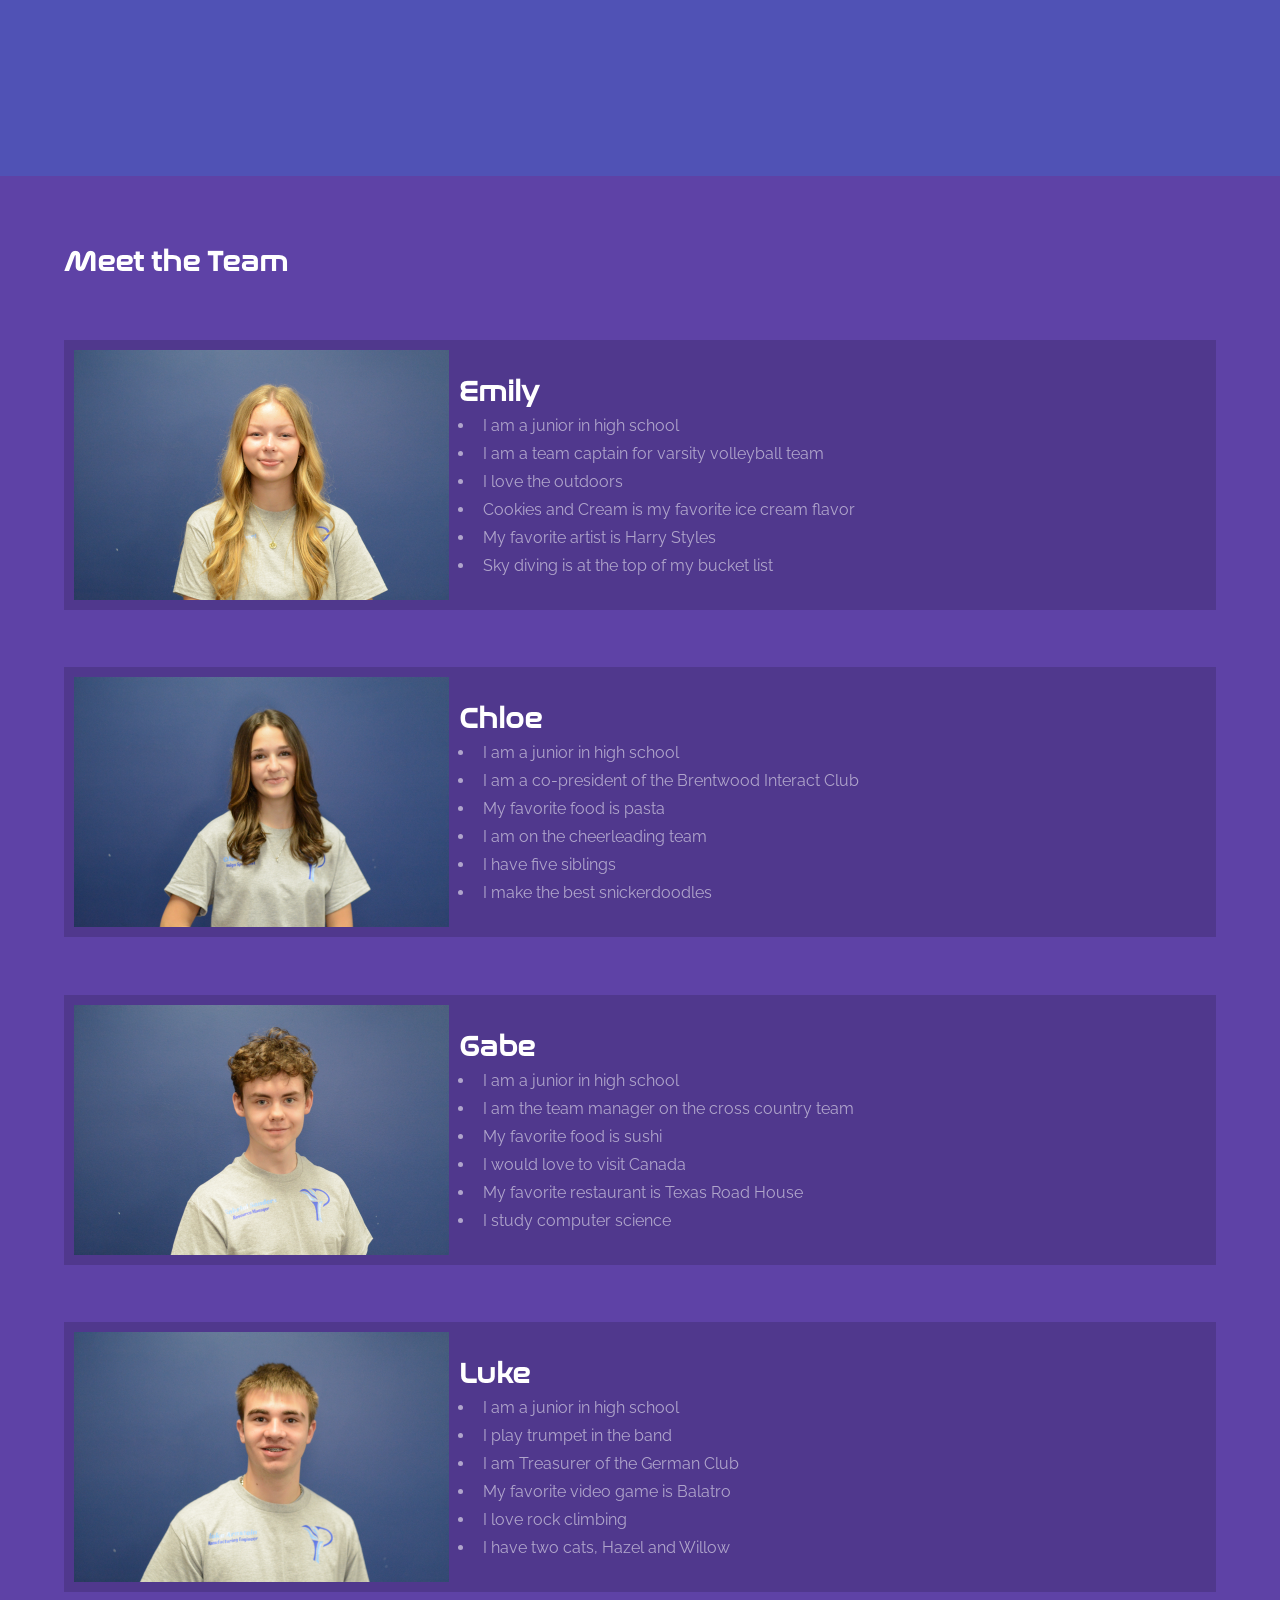
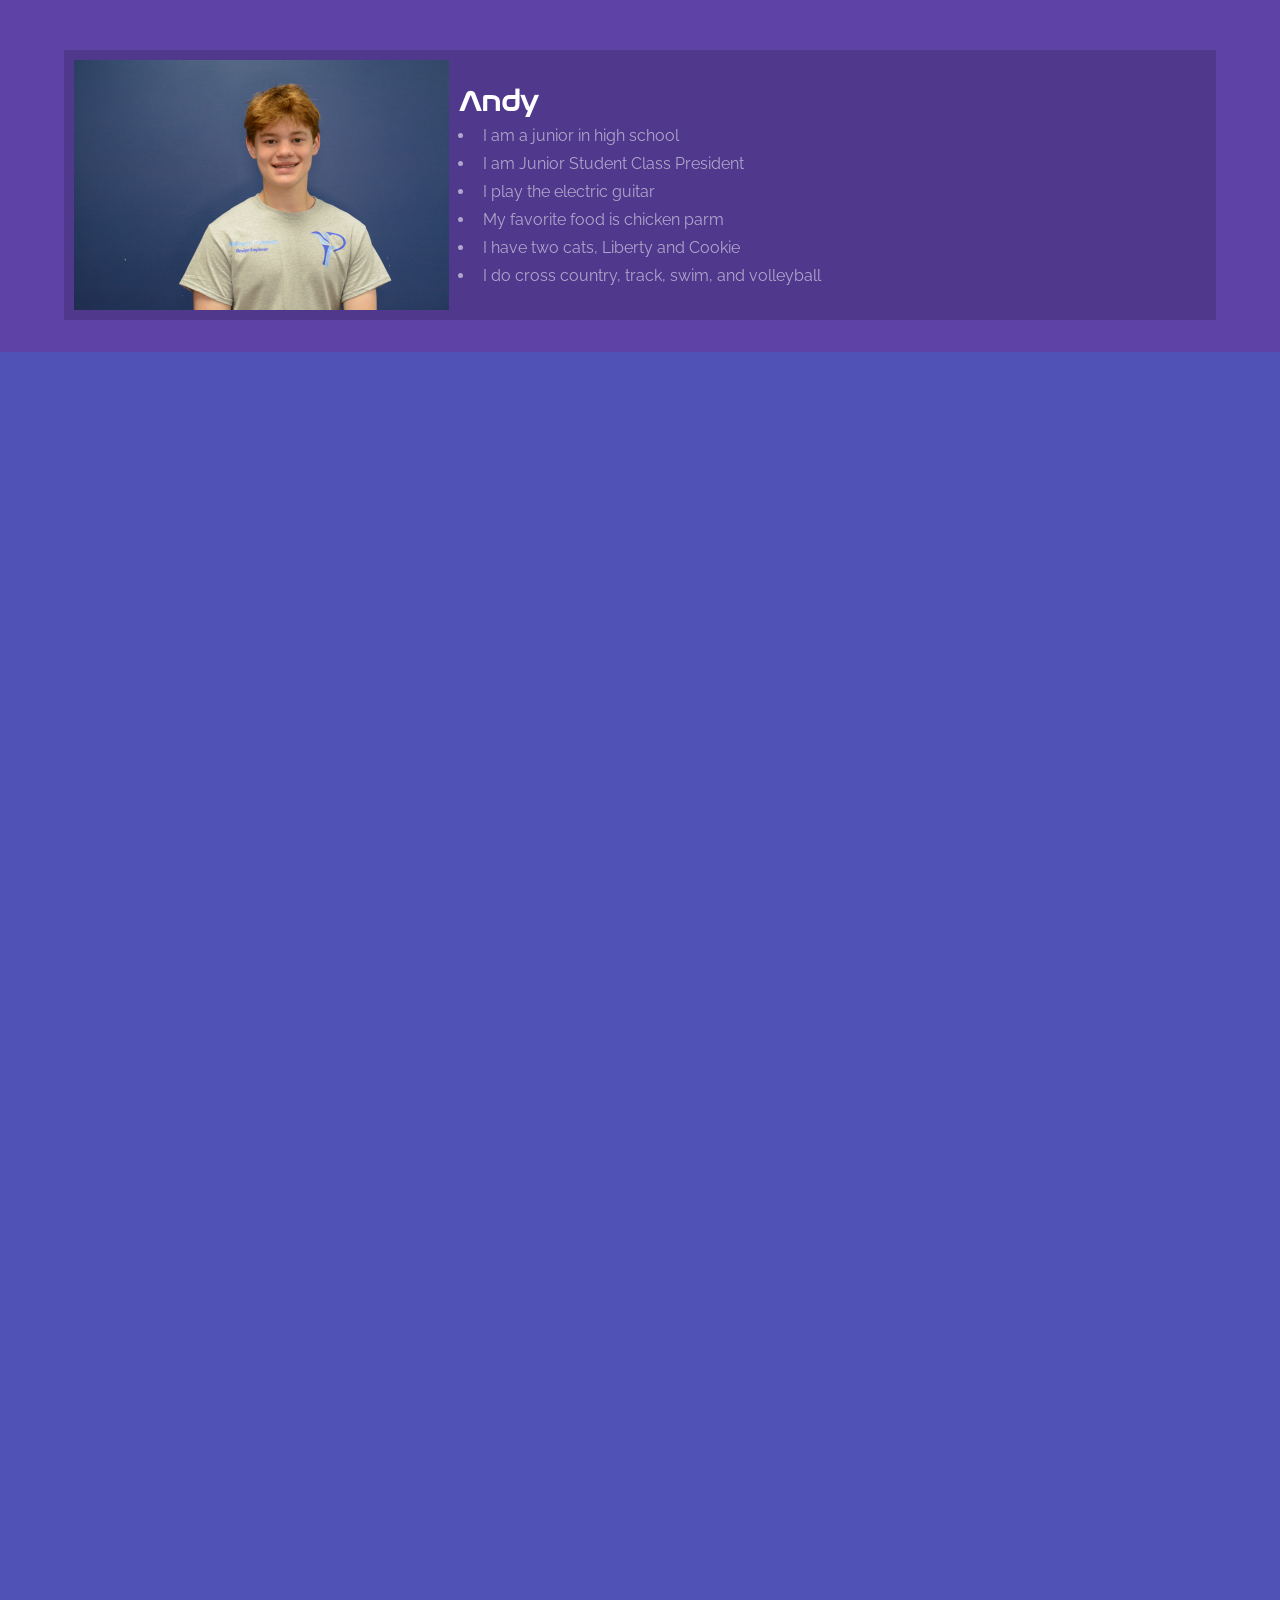
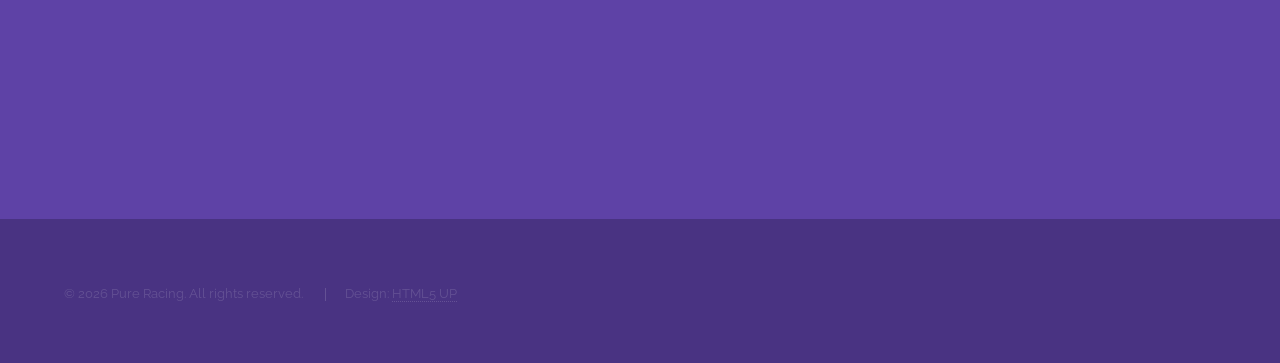
==== commit 6040244a: "Fixed path to Gabe's image for portfolio pages" ====
--- a/index.html
+++ b/index.html
@@ -123,7 +123,7 @@
 								
 								<!-- Gabe -->
 								<div>
-									<img src="images/teamMembers/Gabe.JPG">
+									<img src="images/teamMembers/gabe.JPG">
 									<h2>Gabe</h2>
 									
 									<ul>
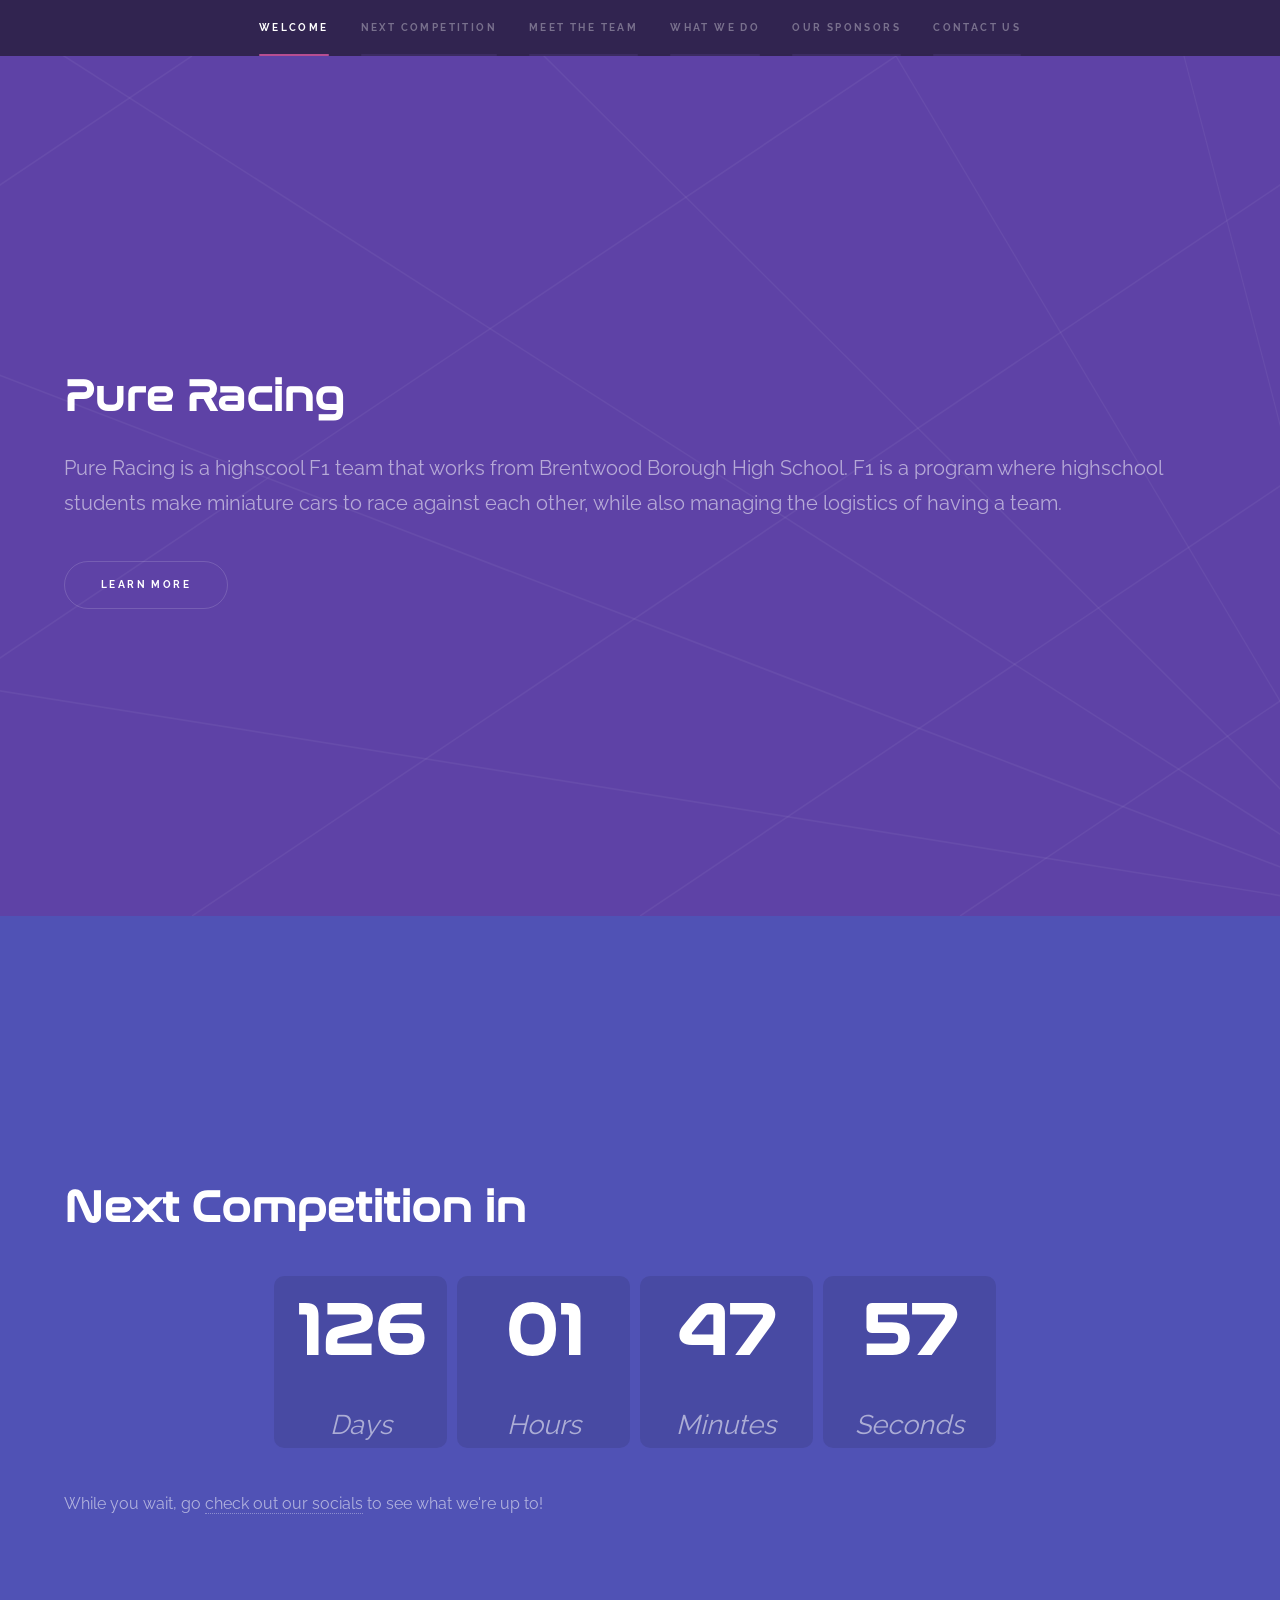
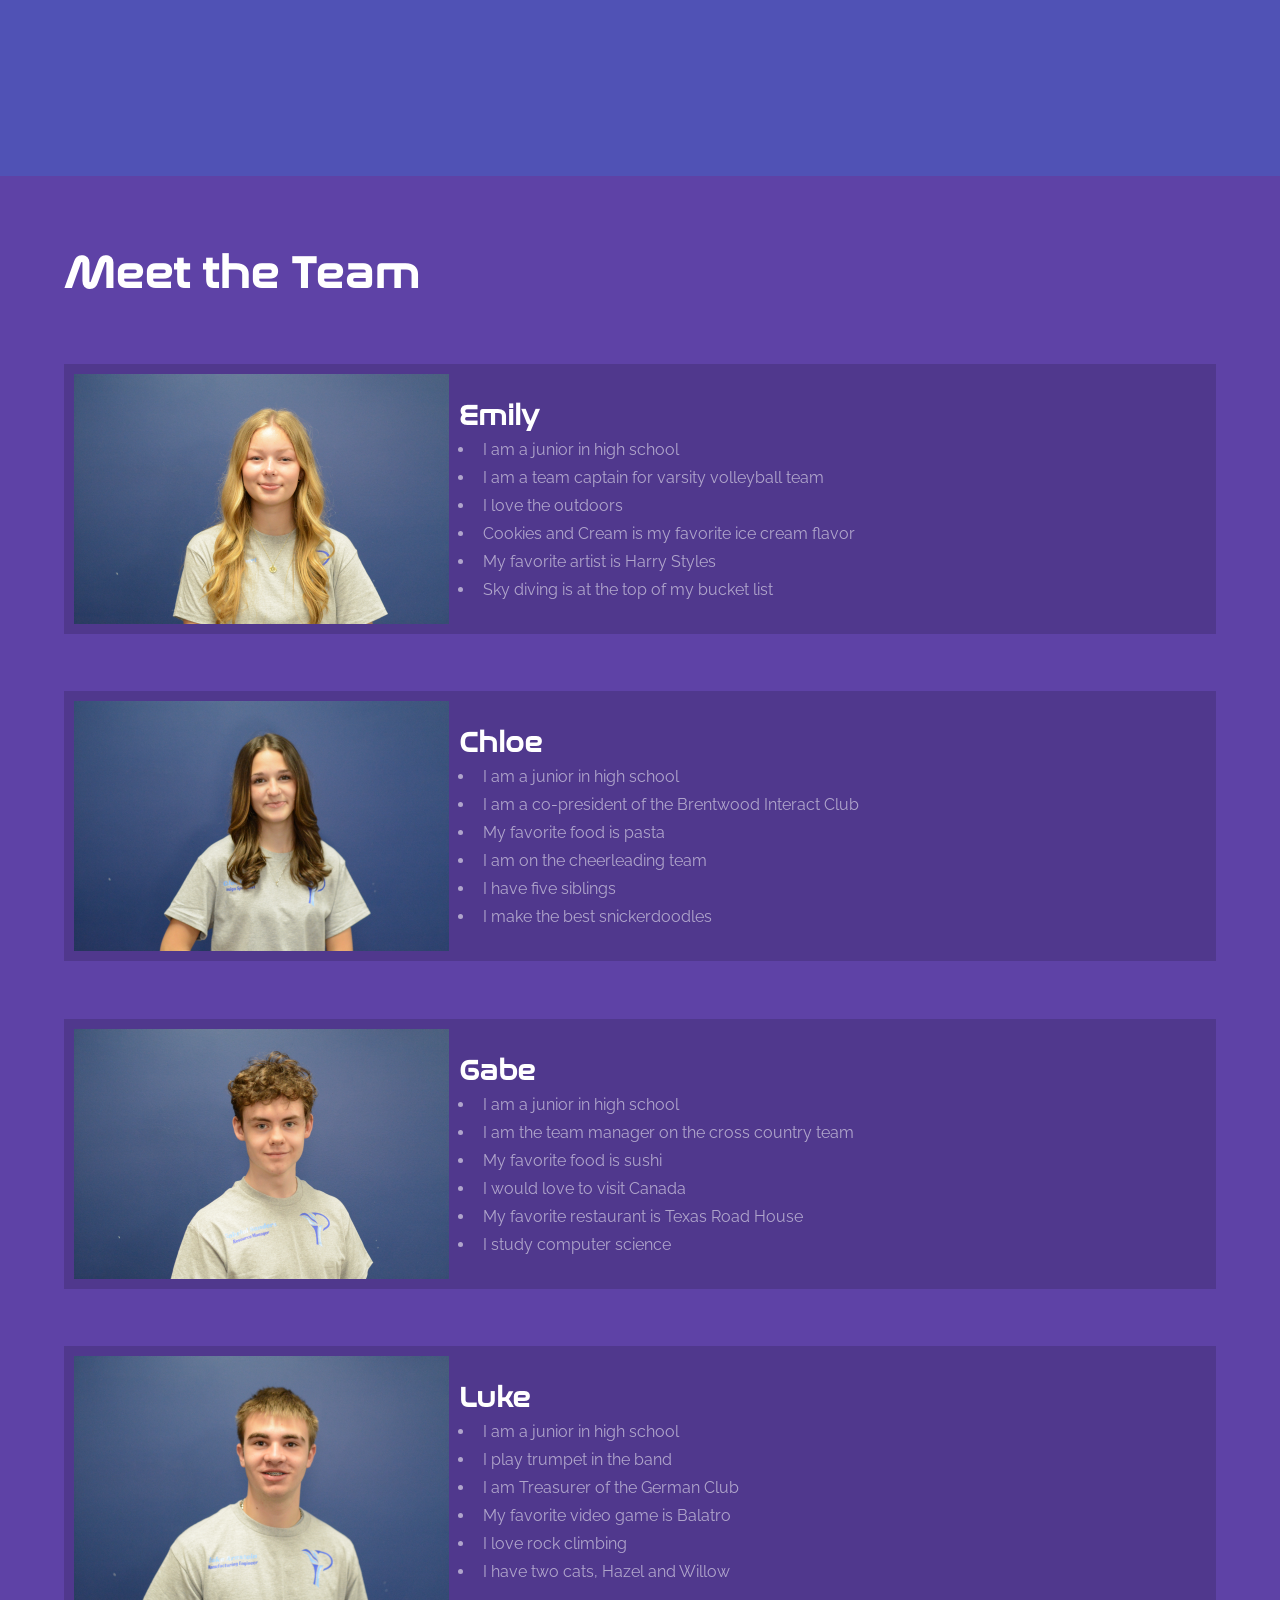
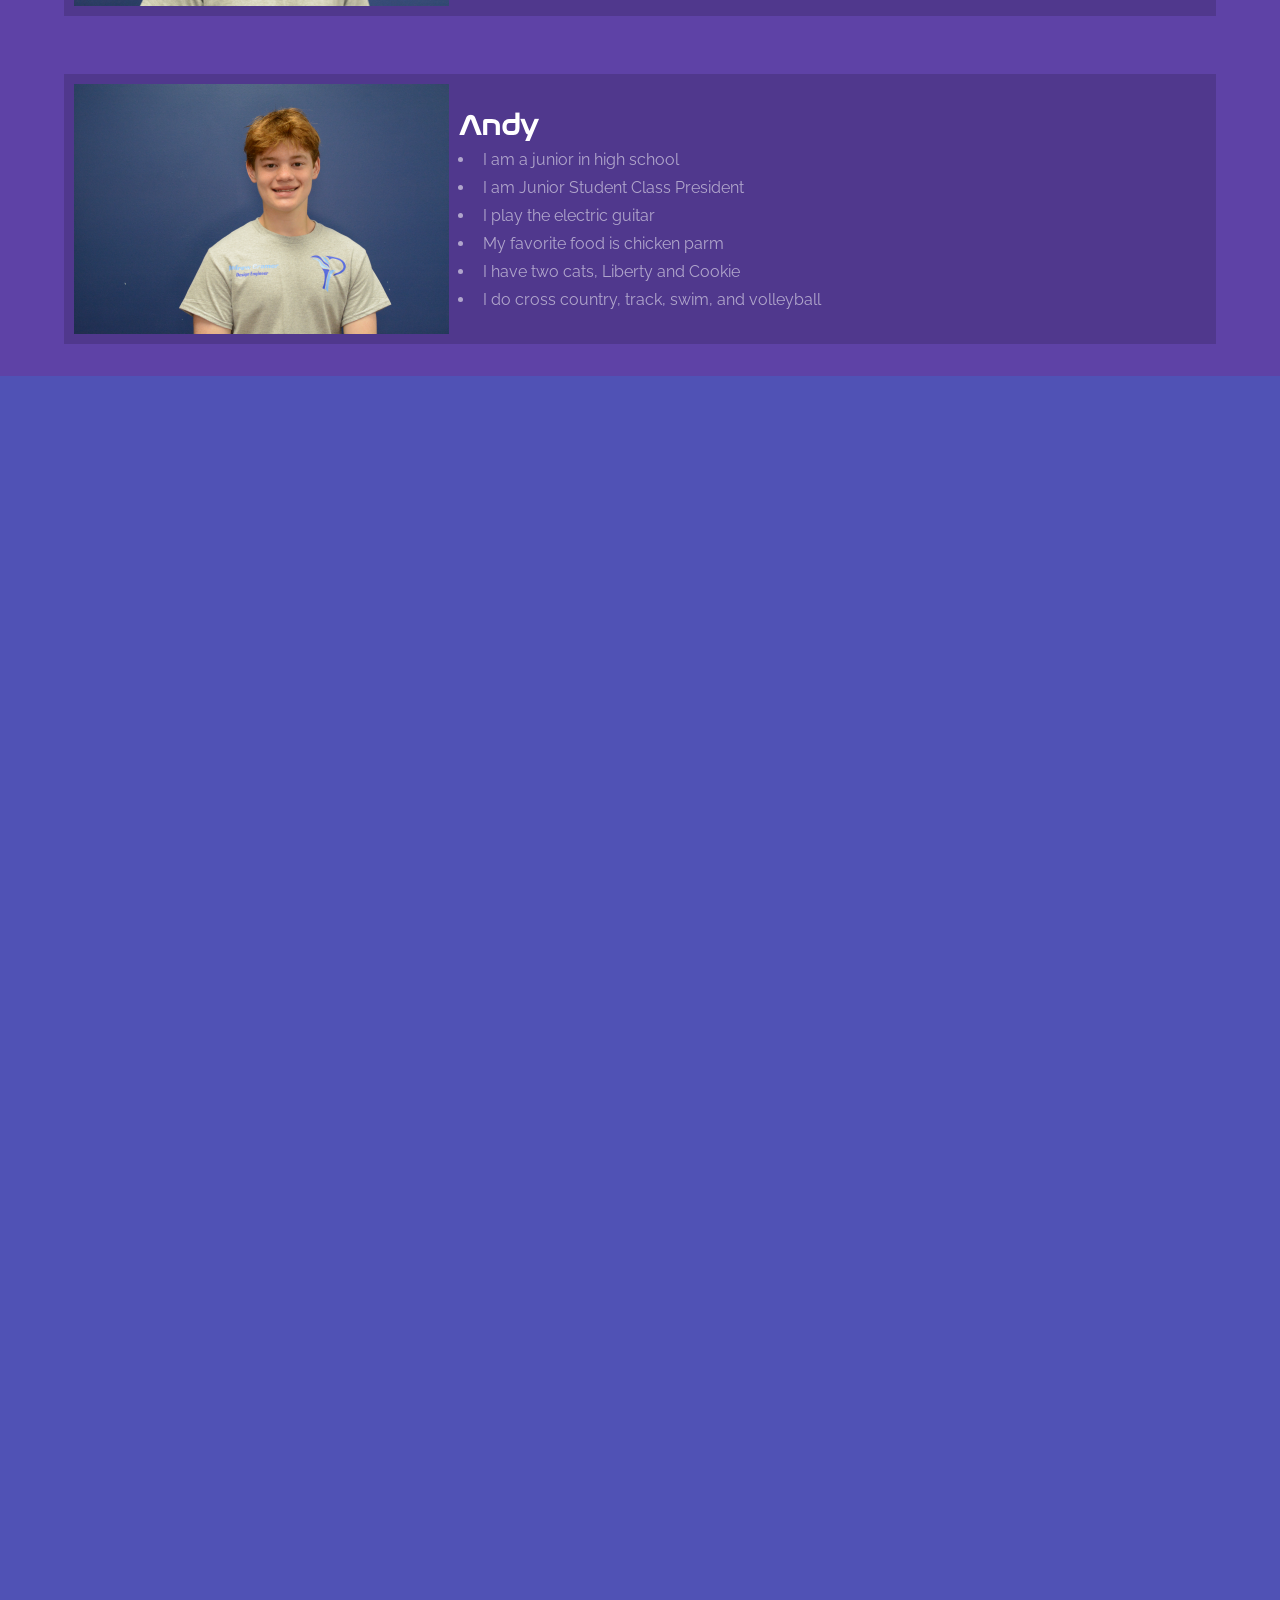
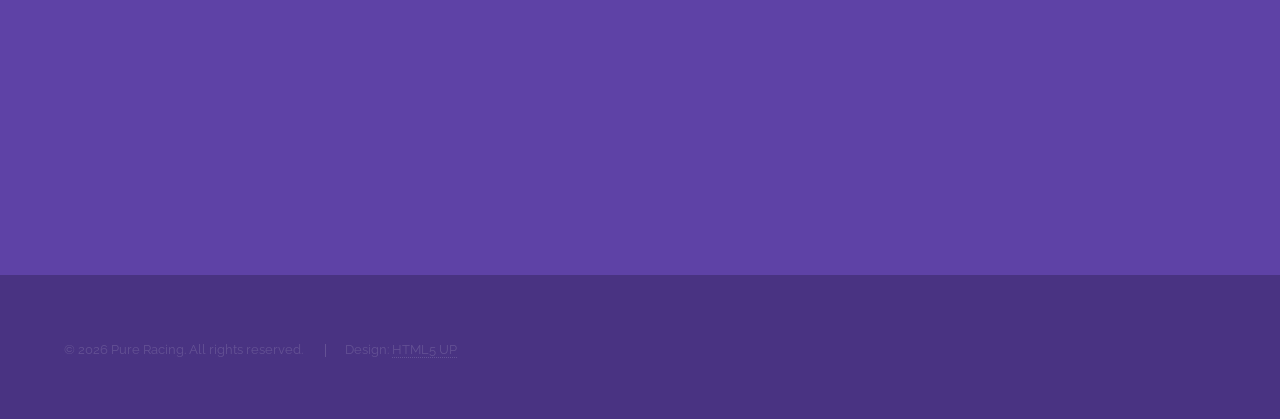
==== commit 28716387: "Changed title sized to be more consistent" ====
--- a/index.html
+++ b/index.html
@@ -88,7 +88,7 @@
 				<!-- meetTheTeem -->
 					<section id="meetTheTeam" class="wrapper style1 fade-up">
 						<div class="inner">
-							<h2>Meet the Team</h2>
+							<h1>Meet the Team</h1>
 							
 							<div class="memberPortfolioContainer">
 								<!-- Emily -->
@@ -172,7 +172,7 @@
 				<!-- whatWeDo -->
 					<section id="whatWeDo" class="wrapper style2 fade-up">
 						<div class="inner">
-							<h2>What we do</h2>
+							<h1>What we do</h1>
 							<p>We are a team of highschool students at Brentwood High School in Pittsburgh, PA. We belong to the F1 team called Pure Racing. This website serves as a homepage for all information about us.</p>
 							<div class="features">
 								<section>
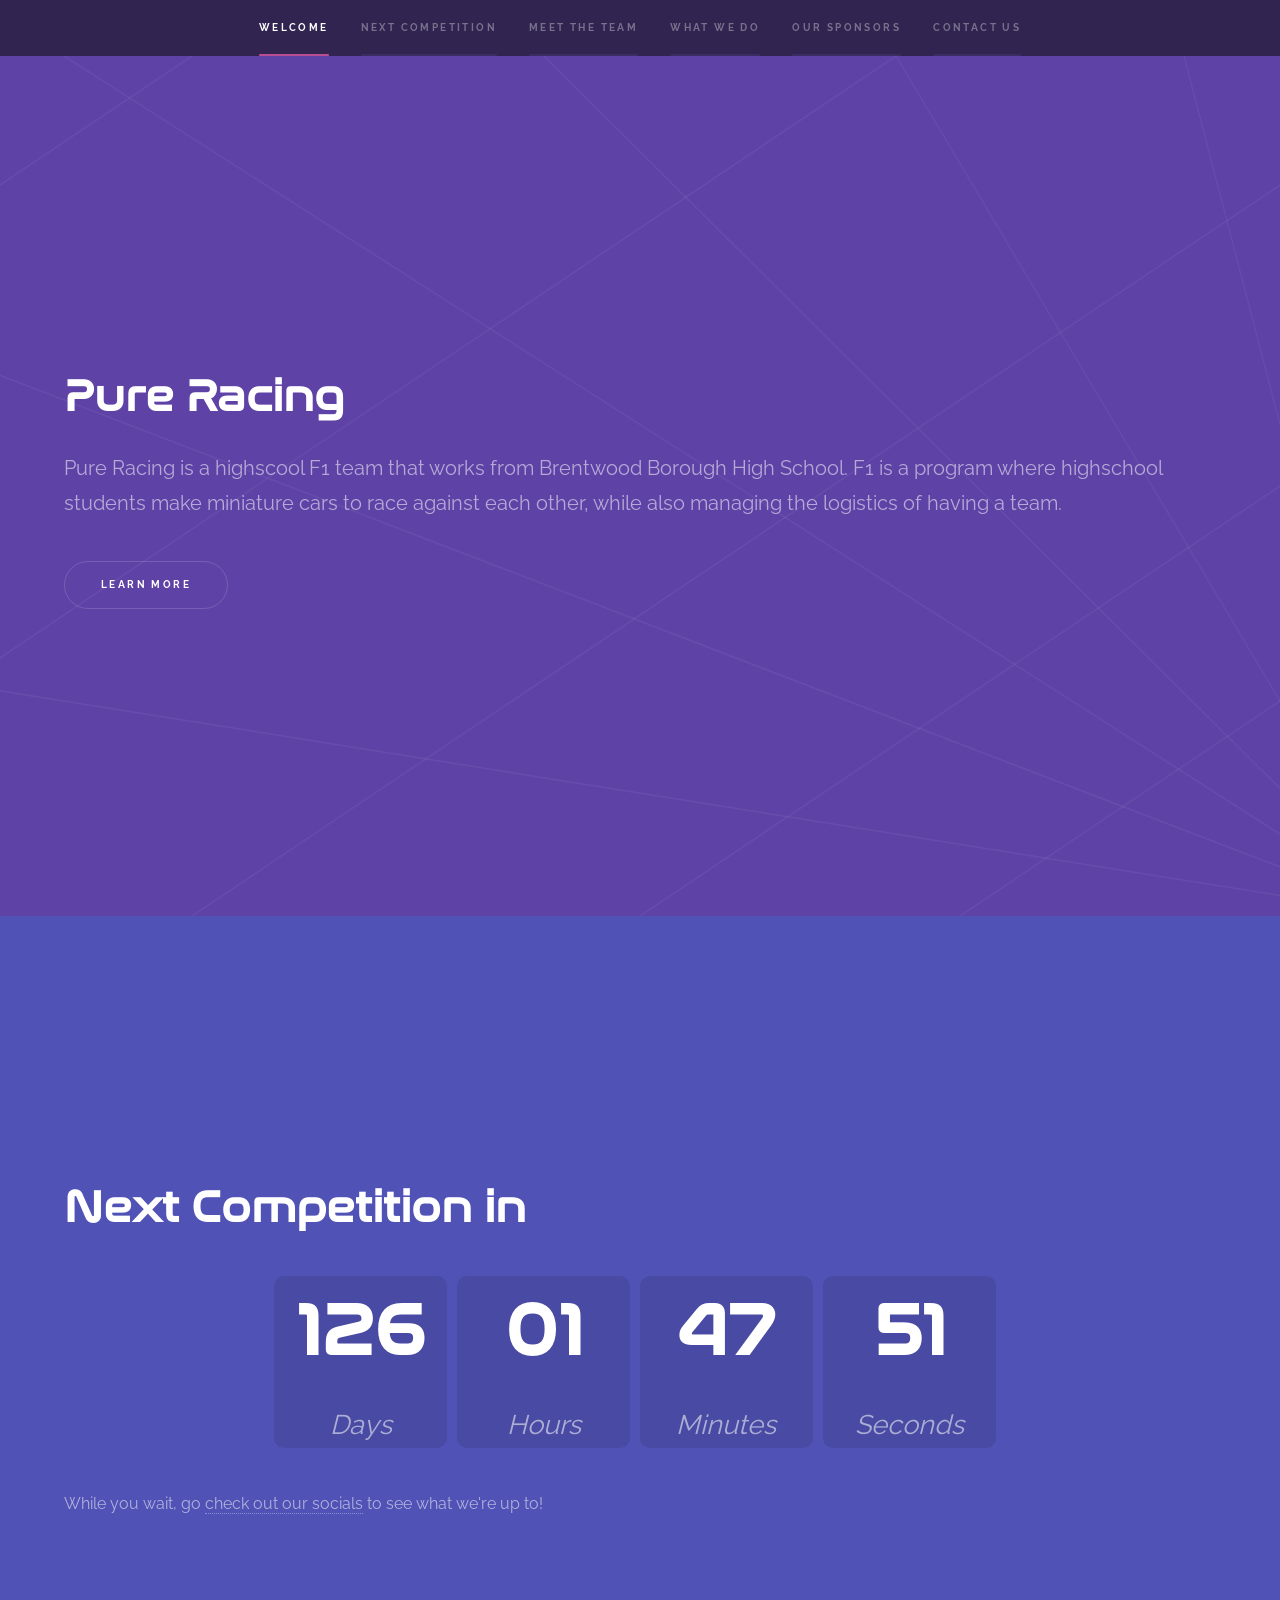
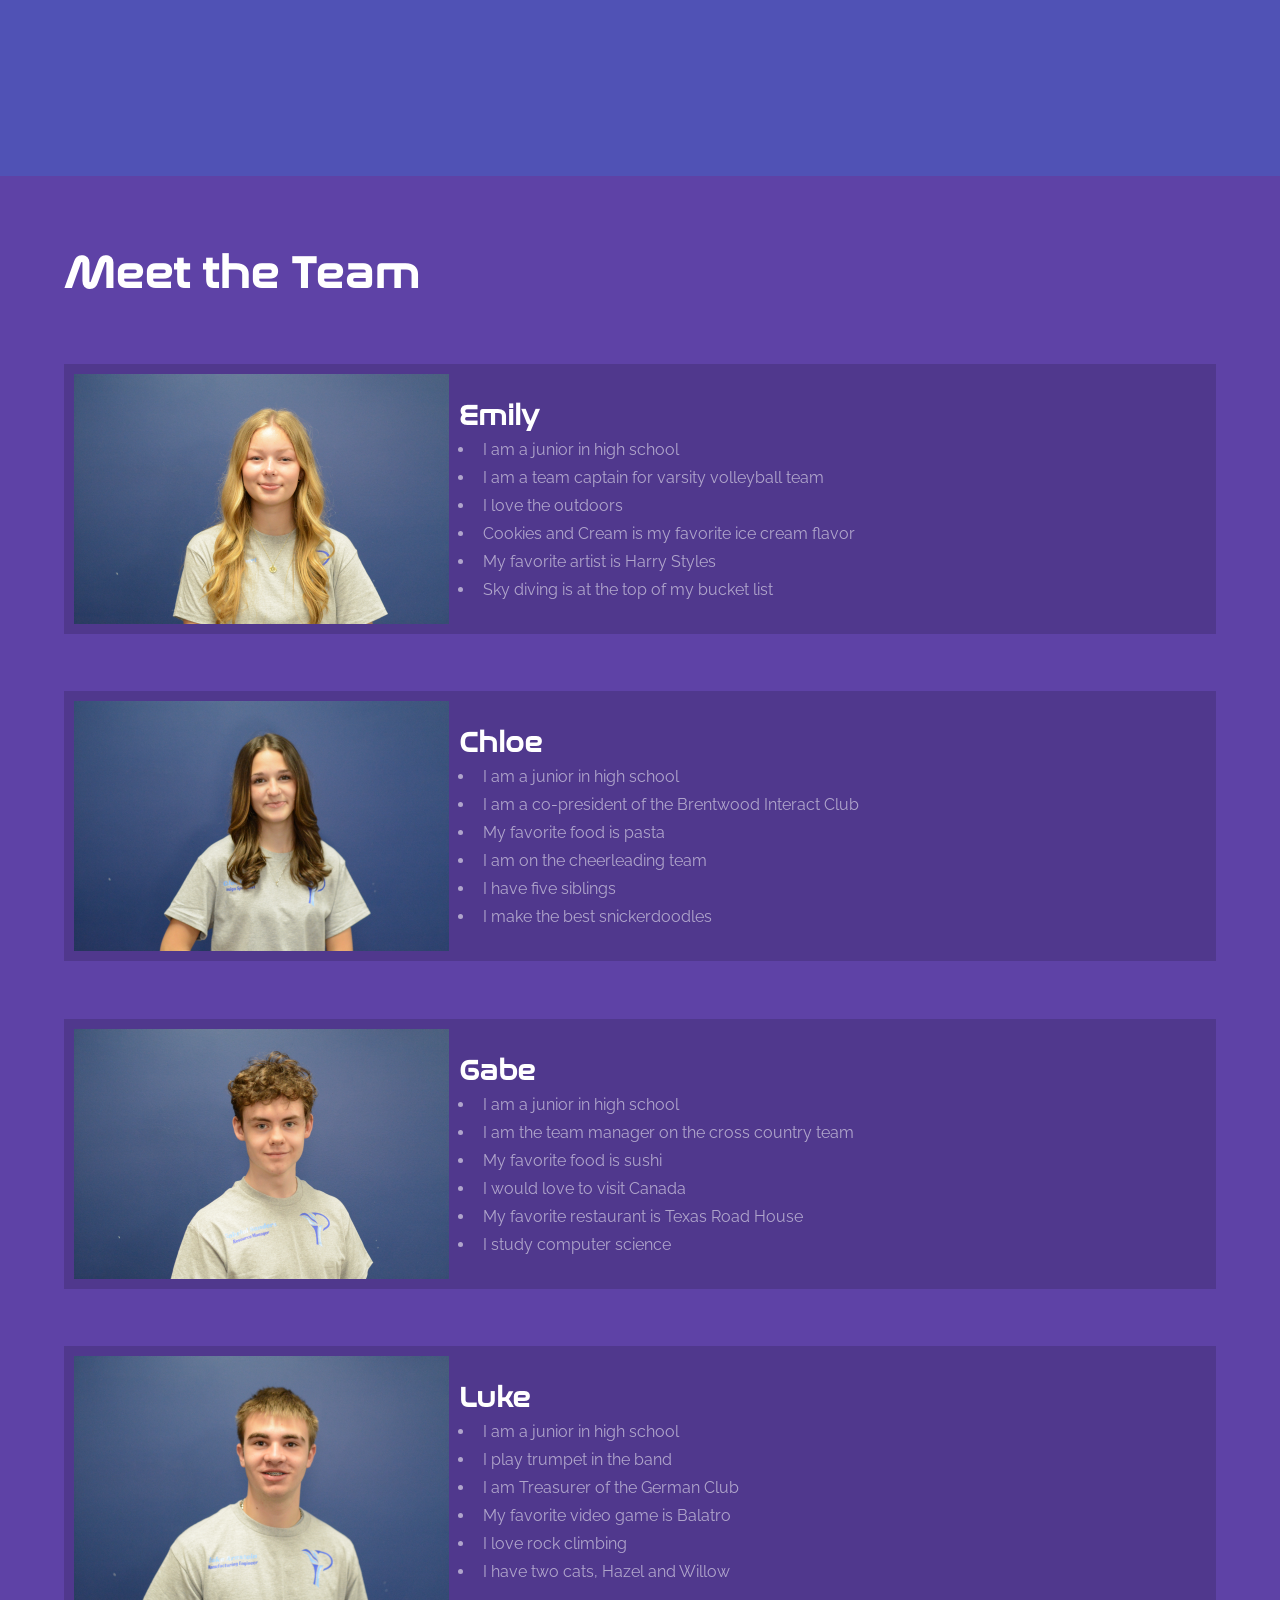
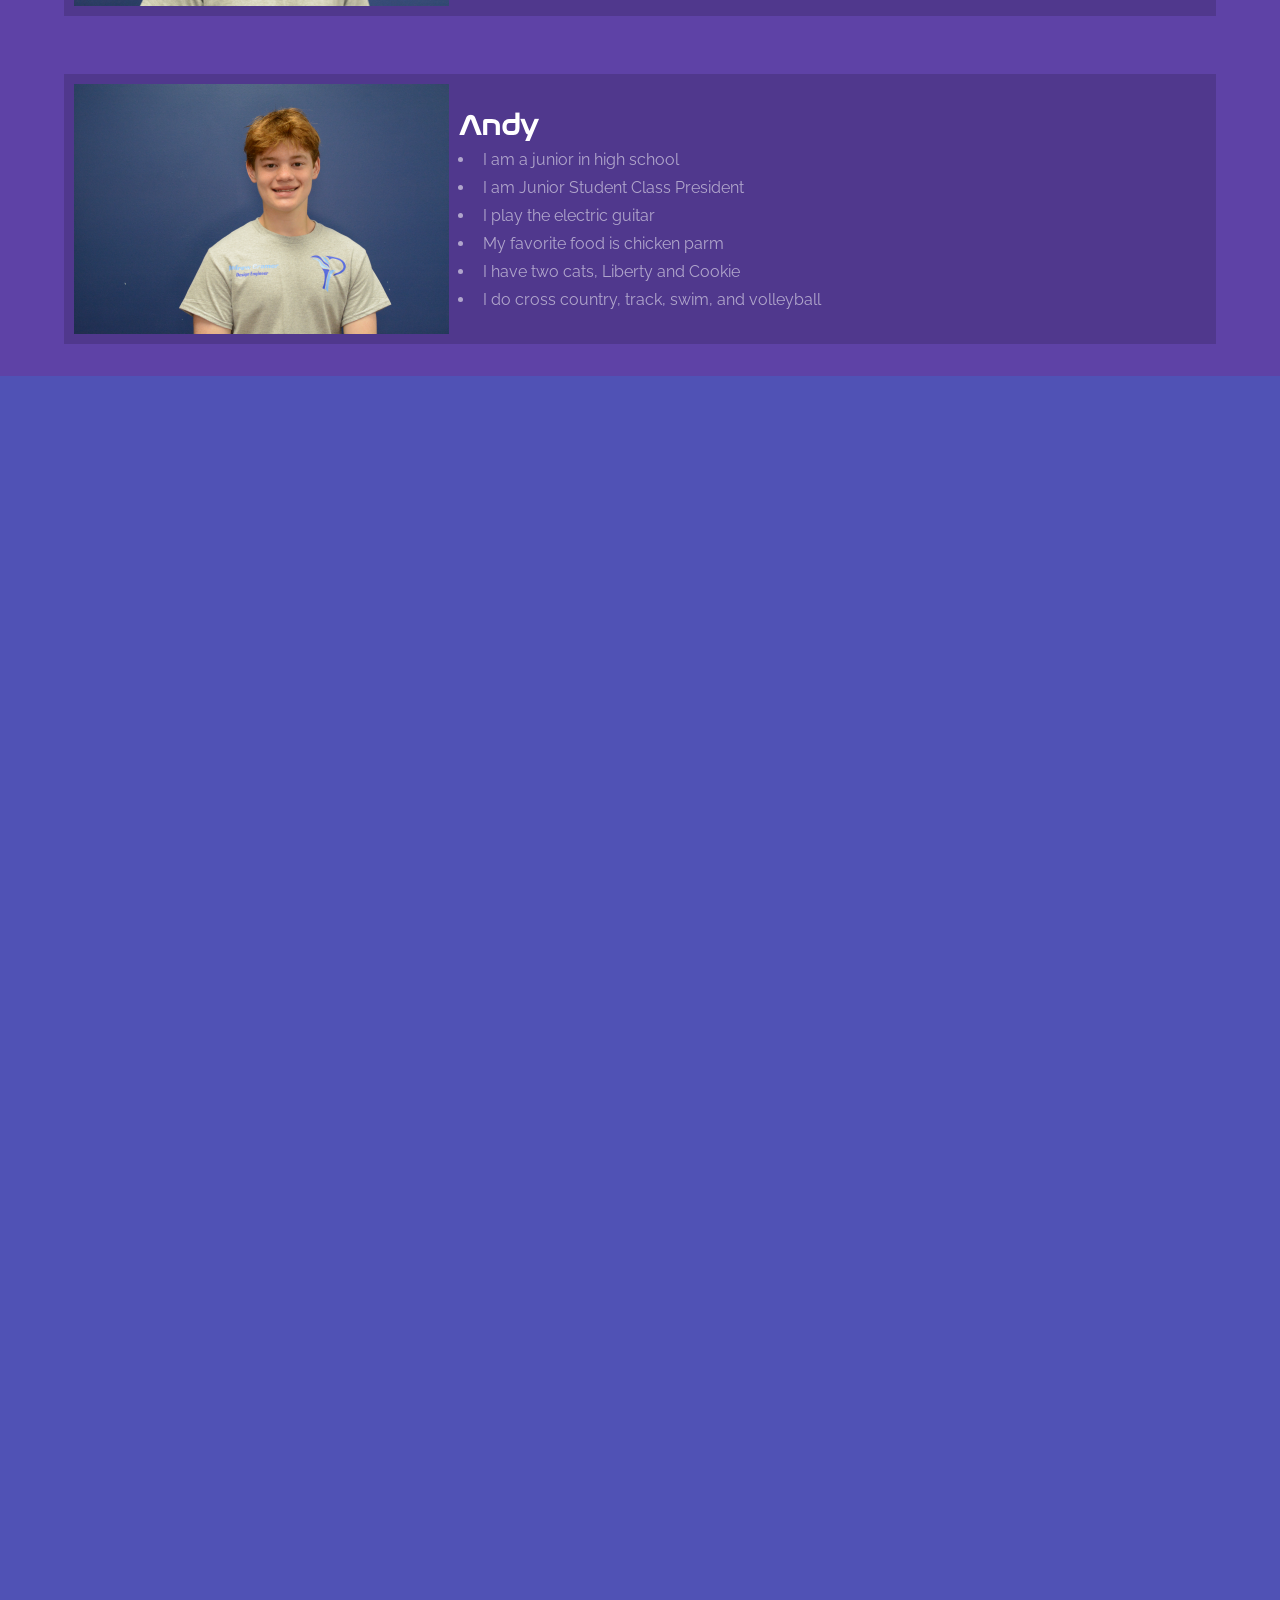
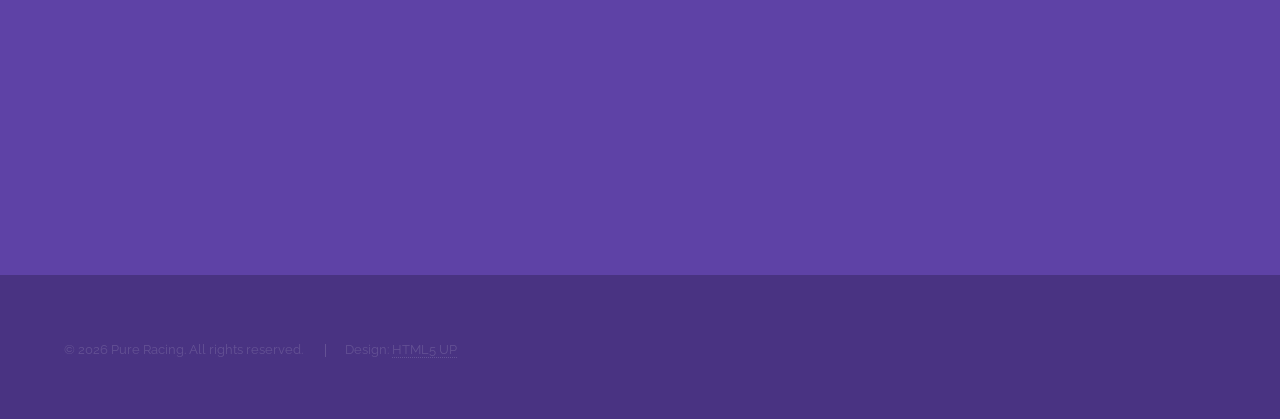
==== commit 5109686c: "Added link to sponsorship tier page from index.html" ====
--- a/index.html
+++ b/index.html
@@ -240,6 +240,7 @@
 							
 							<ul class="actions">
 								<li><a href="sponsors.html" class="button scrolly">Learn more</a></li>
+								<li><a href="sponsorTiers.html" class="button scrolly">Sponsor us</a></li>
 							</ul>
 						</div>
 					</section>
--- a/assets/css/main.css
+++ b/assets/css/main.css
@@ -2240,6 +2240,7 @@
 	display: grid;
 	justify-content: center;
 	grid-template-columns: repeat(5, 17%);
+	margin-bottom: 1.5em;
 	
 	a {
 		top-padding: 10%;
